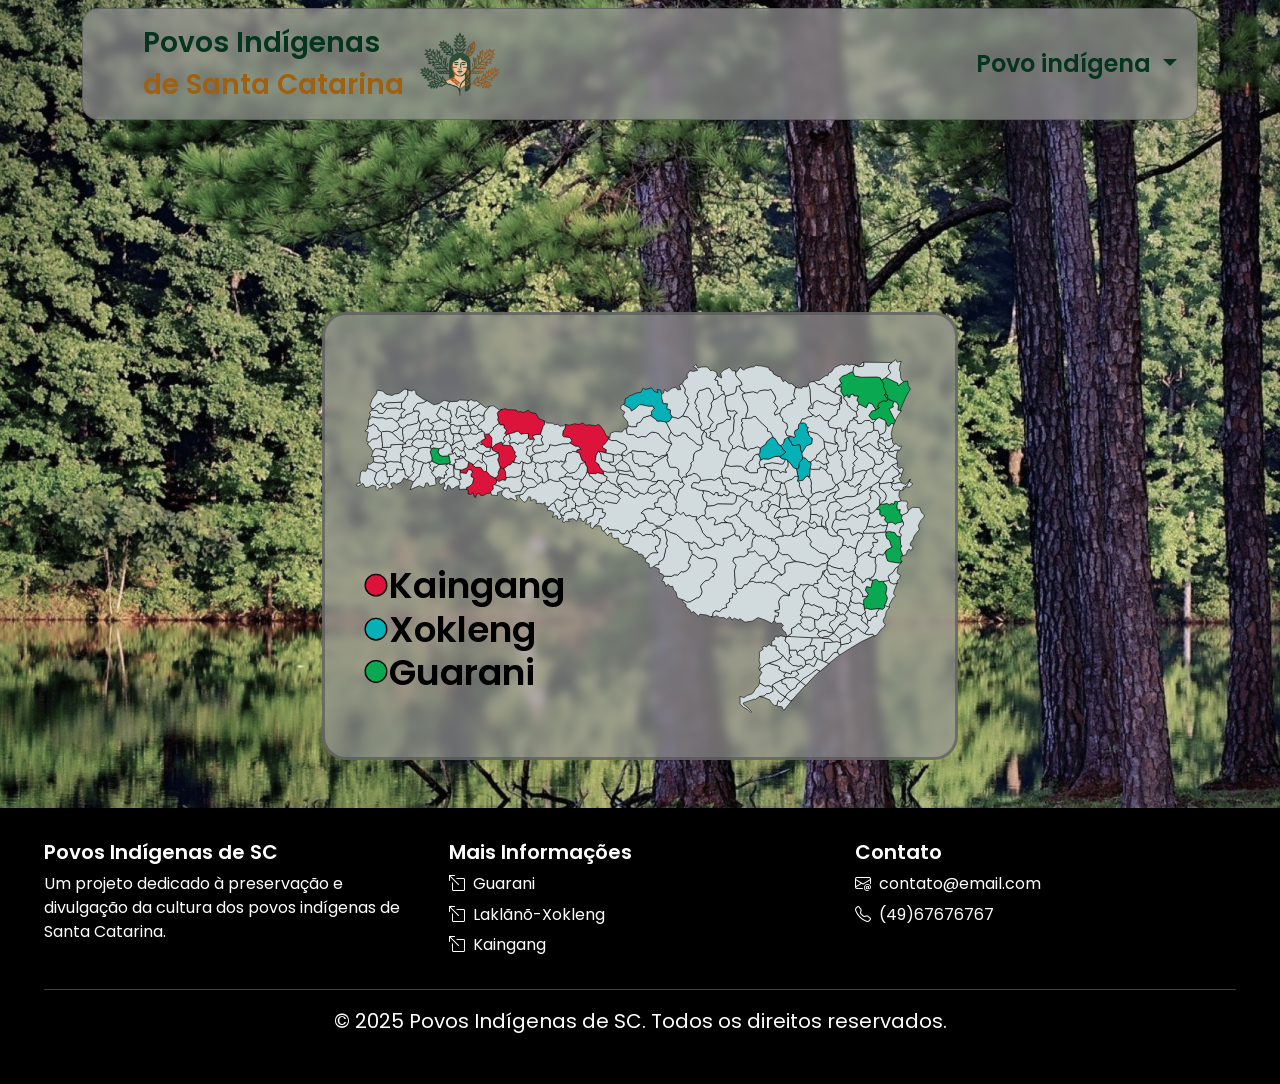
==== index.html @ 83cb4f54 "Add files via upload" ====
<!DOCTYPE html>
<html lang="pt-br">

<head>
    <meta charset="UTF-8">
    <meta name="viewport" content="width=device-width, initial-scale=1.0">
    <link href="https://cdn.jsdelivr.net/npm/bootstrap@5.3.8/dist/css/bootstrap.min.css" rel="stylesheet"
        integrity="sha384-sRIl4kxILFvY47J16cr9ZwB07vP4J8+LH7qKQnuqkuIAvNWLzeN8tE5YBujZqJLB" crossorigin="anonymous" />
    <link rel="stylesheet" href="https://cdn.jsdelivr.net/npm/bootstrap-icons@1.13.1/font/bootstrap-icons.min.css">
    <link rel="stylesheet" href="css/style.css">
    <link rel="icon" href="img/folha.png">
    <title>Povos indigenas de Santa Catarina</title>

</head>



<body>
    <div class="container">
        <header>
            <nav class="navbar navbar-expand-lg bg-body-tertiary">
                <div class="container-fluid">
                    <a class="navbar-brand d-flex justify-content-center align-items-center ms-5 me-5 fs-3"
                        href="index.html">
                        <div class="d-flex flex-column me-3" id="titulo-cor">Povos Indígenas <span>de Santa
                                Catarina</span></div>
                        <div class="img-titulo"><img src="./img/logo insana.png" alt=""></div>
                    </a>
                    <button class="navbar-toggler" type="button" data-bs-toggle="collapse"
                        data-bs-target="#navbarNavDropdown" aria-controls="navbarNavDropdown" aria-expanded="false"
                        aria-label="Toggle navigation">
                        <span class="navbar-toggler-icon"></span>
                    </button>

                    <div class="collapse navbar-collapse" id="navbarNavDropdown">

                        <ul class="navbar-nav w-100">
                            <li class="nav-item dropdown ms-auto" id="uff">
                                <a class="nav-link dropdown-toggle fs-4" href="#" role="button" id="Povo"
                                    data-bs-toggle="dropdown" aria-expanded="false">
                                    Povo indígena
                                </a>
                                <ul class="dropdown-menu">
                                    <li><a class="dropdown-item" id="Guarani" href="guarani.html">Guarani</a></li>
                                    <li><a class="dropdown-item" id="Xokleng" href="xokleng.html">Laklãnõ-Xokleng</a>
                                    </li>
                                    <li><a class="dropdown-item" id="Kaingang" href="kaingang.html">Kaingang</a></li>
                                </ul>
                            </li>
                        </ul>
                    </div>

                </div>
            </nav>
        </header>


        <main>


            <div id="legendinha"></div>
            <div class="areamapa">
                <div class="mapinha">
                    <svg id="wrapper" viewBox="0 100 783.77 550.08" preserveAspectRatio="xMinYMin"
                        style=" background-color: rgba(150, 150, 150, 0.685); backdrop-filter: blur(5px);">
                        <metadata>
                            <rdf:rdf xmlns:rdf="http://www.w3.org/1999/02/22-rdf-syntax-ns#"
                                xmlns:cc="http://creativecommons.org/ns#" xmlns:dc="http://purl.org/dc/elements/1.1/">
                                <cc:work rdf:about="">
                                    <dc:format>image/svg+xml</dc:format>
                                    <dc:type rdf:resource="http://purl.org/dc/dcmitype/StillImage"></dc:type>
                                    <dc:title>MapChart Map</dc:title>
                                    <dc:creator>
                                        <cc:agent>
                                            <dc:title>MapChart.net</dc:title>
                                        </cc:agent>
                                    </dc:creator>
                                    <cc:license rdf:resource="http://creativecommons.org/licenses/by-sa/4.0/">
                                    </cc:license>
                                </cc:work>
                                <cc:license rdf:about="http://creativecommons.org/licenses/by-sa/4.0/">
                                    <cc:permits rdf:resource="http://creativecommons.org/ns#Reproduction"></cc:permits>
                                    <cc:permits rdf:resource="http://creativecommons.org/ns#Distribution"></cc:permits>
                                    <cc:requires rdf:resource="http://creativecommons.org/ns#Notice"></cc:requires>
                                    <cc:requires rdf:resource="http://creativecommons.org/ns#Attribution"></cc:requires>
                                    <cc:requires rdf:resource="http://creativecommons.org/ns#ShareAlike"></cc:requires>
                                </cc:license>
                            </rdf:rdf>
                        </metadata>

                        <rect id="svg-background" x="0" y="0" width="684.77" height="650.08" fill="none"></rect>

                        <g id="map-group"
                            style="transform: translate(-2784.69px, -4099.29px) scale(7.30849); transform-origin: 0px 0px;">
                            <svg xmlns="http://www.w3.org/2000/svg" xml:space="preserve" id="map" width="784.77"
                                height="750.08" stroke-linecap="round" stroke-linejoin="round" version="1.2"
                                viewBox="0 0 784.77 750.08" preserveAspectRatio="xMinYMin"
                                data-originalStrokeWidth=".25" class="speed-optimized">
                                <defs>
                                    <pattern id="circles3" width="10" height="10" patternUnits="userSpaceOnUse">
                                        <rect width="10" height="10" fill="#fff"></rect>
                                        <circle cx="4" cy="4" r="2" fill="#000"></circle>
                                    </pattern>
                                    <pattern id="diagonal1" width="10" height="10" patternUnits="userSpaceOnUse">
                                        <rect width="10" height="10" fill="#fff"></rect>
                                        <path id="pattern0" d="M-1,1 l2,-2 M0,10 l10,-10 M9,11 l2,-2" stroke="#000"
                                            stroke-width="1" style="shape-rendering: auto;"></path>
                                    </pattern>
                                    <pattern id="diagonal3" width="10" height="10" patternUnits="userSpaceOnUse">
                                        <rect width="10" height="10" fill="#fff"></rect>
                                        <path id="pattern1" d="M-1,1 l2,-2 M0,10 l10,-10 M9,11 l2,-2" stroke="#000"
                                            stroke-width="3" style="shape-rendering: auto;"></path>
                                    </pattern>
                                    <pattern id="vertical1" width="10" height="10" patternUnits="userSpaceOnUse">
                                        <rect width="10" height="10" fill="#fff"></rect>
                                        <rect x="2" y="0" width="1" height="10" fill="#000"></rect>
                                    </pattern>
                                    <pattern id="vertical3" width="10" height="10" patternUnits="userSpaceOnUse">
                                        <rect width="10" height="10" fill="#fff"></rect>
                                        <rect x="2" y="0" width="3" height="10" fill="#000"></rect>
                                    </pattern>
                                    <pattern id="horizontal1" width="10" height="10" patternUnits="userSpaceOnUse">
                                        <rect width="10" height="10" fill="#fff"></rect>
                                        <rect x="0" y="2" width="10" height="1" fill="#000"></rect>
                                    </pattern>
                                    <pattern id="horizontal3" width="10" height="10" patternUnits="userSpaceOnUse">
                                        <rect width="10" height="10" fill="#fff"></rect>
                                        <rect x="0" y="2" width="10" height="3" fill="#000"></rect>
                                    </pattern>
                                    <pattern id="crosshatch" width="8" height="8" patternUnits="userSpaceOnUse">
                                        <rect width="8" height="8" fill="#fff"></rect>
                                        <path id="pattern2" d="M0 0L8 8ZM8 0L0 8Z" stroke-width="0.5" stroke="#aaa"
                                            style="shape-rendering: auto;"></path>
                                    </pattern>
                                    <pattern id="subtlepatch" width="5" height="5" patternUnits="userSpaceOnUse">
                                        <rect width="5" height="5" fill="#fff"></rect>
                                        <rect x="2" y="2" width="1" height="1" fill="#000"></rect>
                                    </pattern>
                                    <pattern id="checkers" width="8" height="8" patternUnits="userSpaceOnUse">
                                        <rect width="8" height="8" fill="#fff"></rect>
                                        <path id="pattern3" fill="#000" fill-rule="evenodd"
                                            d="M0 0h4v4H0V0zm4 4h4v4H4V4z" style="shape-rendering: auto;"></path>
                                    </pattern>
                                    <pattern id="raindrops" width="10" height="10" patternUnits="userSpaceOnUse">
                                        <rect width="10" height="10" fill="#fff"></rect>
                                        <path id="pattern4" fill="#000"
                                            d="M0 38.59l2.83-2.83 1.41 1.41L1.41 40H0v-1.41zM0 1.4l2.83 2.83 1.41-1.41L1.41 0H0v1.41zM38.59 40l-2.83-2.83 1.41-1.41L40 38.59V40h-1.41zM40 1.41l-2.83 2.83-1.41-1.41L38.59 0H40v1.41zM20 18.6l2.83-2.83 1.41 1.41L21.41 20l2.83 2.83-1.41 1.41L20 21.41l-2.83 2.83-1.41-1.41L18.59 20l-2.83-2.83 1.41-1.41L20 18.59z"
                                            style="shape-rendering: auto;"></path>
                                    </pattern>
                                    <pattern id="texture" width="4" height="4" patternUnits="userSpaceOnUse">
                                        <rect width="4" height="4" fill="#fff"></rect>
                                        <path id="pattern5" fill="#000" d="M1 3h1v1H1V3zm2-2h1v1H3V1z"
                                            style="shape-rendering: auto;">
                                        </path>
                                    </pattern>
                                    <pattern id="circles3_a03500_000000" width="10" height="10"
                                        patternUnits="userSpaceOnUse">
                                        <rect width="10" height="10" fill="#a03500"></rect>
                                        <circle cx="4" cy="4" r="2" fill="#000000"></circle>
                                    </pattern>
                                    <pattern id="diagonal1_d9b400_535353" width="10" height="10"
                                        patternUnits="userSpaceOnUse">
                                        <rect width="10" height="10" fill="#d9b400"></rect>
                                        <path id="pattern0" d="M-1,1 l2,-2 M0,10 l10,-10 M9,11 l2,-2" stroke="#535353"
                                            stroke-width="1" style="shape-rendering: auto;"></path>
                                    </pattern>
                                    <pattern id="diagonal3_3264c8_ffffff" width="10" height="10"
                                        patternUnits="userSpaceOnUse">
                                        <rect width="10" height="10" fill="#3264c8"></rect>
                                        <path id="pattern1" d="M-1,1 l2,-2 M0,10 l10,-10 M9,11 l2,-2" stroke="#ffffff"
                                            stroke-width="3" style="shape-rendering: auto;"></path>
                                    </pattern>
                                    <pattern id="horizontal1_72b38e_000000" width="10" height="10"
                                        patternUnits="userSpaceOnUse">
                                        <rect width="10" height="10" fill="#72b38e"></rect>
                                        <rect x="0" y="2" width="10" height="1" fill="#000000"></rect>
                                    </pattern>
                                    <pattern id="horizontal3_986ba1_ffffff" width="10" height="10"
                                        patternUnits="userSpaceOnUse">
                                        <rect width="10" height="10" fill="#986ba1"></rect>
                                        <rect x="0" y="2" width="10" height="3" fill="#ffffff"></rect>
                                    </pattern>
                                    <pattern id="vertical1_b9a087_ffffff" width="10" height="10"
                                        patternUnits="userSpaceOnUse">
                                        <rect width="10" height="10" fill="#b9a087"></rect>
                                        <rect x="2" y="0" width="1" height="10" fill="#ffffff"></rect>
                                    </pattern>
                                    <pattern id="vertical3_4c91bf_ffff33" width="10" height="10"
                                        patternUnits="userSpaceOnUse">
                                        <rect width="10" height="10" fill="#4c91bf"></rect>
                                        <rect x="2" y="0" width="3" height="10" fill="#ffff33"></rect>
                                    </pattern>
                                    <pattern id="checkers_cc3333_f7f7f7" width="8" height="8"
                                        patternUnits="userSpaceOnUse">
                                        <rect width="8" height="8" fill="#cc3333"></rect>
                                        <path id="pattern3" fill="#f7f7f7" fill-rule="evenodd"
                                            d="M0 0h4v4H0V0zm4 4h4v4H4V4z" style="shape-rendering: auto;"></path>
                                    </pattern>
                                    <pattern id="texture_d1dbdd_525252" width="4" height="4"
                                        patternUnits="userSpaceOnUse">
                                        <rect width="4" height="4" fill="#d1dbdd"></rect>
                                        <path id="pattern5" fill="#525252" d="M1 3h1v1H1V3zm2-2h1v1H3V1z"
                                            style="shape-rendering: auto;"></path>
                                    </pattern>
                                </defs>



                                <g class="kaingang">
                                    <path id="Abelardo_Luz_SC"
                                        d="m416.06 591.18.83.15.53.9.93.37.04.61-.27.32-.45 1.4-.73.03-.63.18.38.61h-.86l-.24-.2-.02-.77-.57-.03-.63.14-.48-.56-.92.34-.65.12-.4.24-.32-.33.32-.5-.4-.38-.05-.5-.69-.05-.13-.25-.27-.64.12-.34-.16-.68.13-.32.57-.35.7-.17.41.18 1.33.04.5.36.25-.12.57.22.77-.4z"
                                        data-originalStrokeWidth="0.1">
                                    </path>

                                    <path id="Água_Doce_SC"
                                        d="m427.5 593.23.29.1.72.94.34.84.5.22-.07.29-.01.07-.61.86-.38.29-.03.29.66.39-.08.55-1.3-.3-.35.72-.18 1.07.59.38.22.56.57.6.1.76-.14-.2-.95-.23-.3.15-1.15-.04-.33-.2.04-.85-.34-.55.05-.33-.6-.26-.42-1.26-.6-.19.2-.38.6-.12-.4-.46-.52-.04-.92-.54.33-.37-.3-.55-1.07-.13-.2-.22.1-.8.27-.3.15-.76.7.1.83-.25.79.13.6-.27.47.39.63-.06 1.08.14z"
                                        data-originalStrokeWidth="0.1">
                                    </path>

                                    <path id="Arvoredo_SC"
                                        d="m411.46 600.74.27.49.06.99h.16l-.24.5-.5-.09-.62.3-.38-.3-.34-.36.34-.05.33-.55-.06-.31.38-.82z"
                                        data-originalStrokeWidth="0.1">
                                    </path>

                                    <path id="Chapecó_SC"
                                        d="m406.2 600.14.46.35.85.01.57.74.42-.09.61.72.76.4.34.36.01.5-.33.3-.29.12.06.66-.42.32v.34l-.68.1-.62.34-.48-.06-.18-.36-.38.08-.26.68-.2-.1-.2-.73-.45.3-.42-.1.05-.64-.44-.12.17-.34.42-.15.52-.45.27-1-.44-.22-.05-.35.23-.43-.13-.33-.54-.12-.34.68-1.07-.16-.02-.46.34.01.93-.42.2-.93.68.33z"
                                        data-originalStrokeWidth="0.1">
                                    </path>

                                    <path id="Entre_Rios_SC"
                                        d="m408.92 594.82.5.7v1.73l-.28-.15h-.62l-.66-.51-.4-.37.33-.35.5-.21-.16-.78z"
                                        data-originalStrokeWidth="0.1">
                                    </path>

                                    <path id="Xanxerê_SC"
                                        d="m411.27 596.5-.02.2 1.33.11.28.18.31.7.26.2-.13.38.35.37-.23.2-.25.79-.28.02-.32.44-.36.05-.75.6-.6-.2-.46-1.38.22-.44-.07-.63-1.05-.52-.09-.32.6-.62 1.05-.44z"
                                        data-originalStrokeWidth="0.1">
                                    </path>

                                </g>



                                <g class="xokleng">

                                    <path id="Doutor_Pedrinho_SC"
                                        d="m463.26 594.6.24.67.47.3-.09.91-.93.41-.74 1.2-.26-.57-.04-.69-.25-.17-.7.15-.46-.1-.22-.66-.2-.05-.22-.64.51-.17.53.2.14-.23-.16-.47.13-.44.53-.26.1-.8.27-.24.6-.01.42.22v.36l.38.2-.22.36z"
                                        data-originalStrokeWidth="0.1">
                                    </path>

                                    <path id="Ibirama_SC"
                                        d="m463.68 599.57.1.43-.17.72-.07 1.47-.4-.17-.35.15-.37.52-.98.2.1-.72-.27-1.35.36-.16.07-.87.58-.7v-.38l.6.32.43.49z"
                                        data-originalStrokeWidth="0.1">
                                    </path>

                                    <path id="José_Boiteux_SC"
                                        d="m459.87 595.37.22.64.19.05.22.65.47.1.69-.15.25.17.04.7.26.56.08.61-.01.38-.58.7-.07.87-.35.16-.56-.29-.45-.65-.57-.59-.33-.12-.53-.09-.54-.42.4-.13.73-.62-.52-.5-.27-.58.42-.43.16-.68z"
                                        data-originalStrokeWidth="0.1">
                                    </path>

                                    <path id="Porto_União_SC"
                                        d="m436.7 587.1.36.47.64.25-.15-.56.6.1.17.7v.59l.28 1 .72.03-.11.83.6.23-.02.65.34.54-.5.7-.53.23-.92-.22-.61.03-.27-.34-.92-.66.26-.17-.1-.48.51-.54-.25-.38-.7.02-1.14-.26h-.44l-.74.68-.6.4-.2-.44-1.21-.71.3-.2.02-.44.08-.38.36-.1.43-.45.19.05.78-.4.82-.1.43-.75.36.23.93-.24z"
                                        data-originalStrokeWidth="0.1">
                                    </path>
                                    <path id="Vitor_Meireles_SC"
                                        d="m457.25 595.42.32.11.68 1.1.38.19.27.58.52.5-.72.63-.4.13-.79.04-.98.44-.95-.06-.5.26.02-.41-.34-.62.24-.3.1-.78.93-.68.16-.41.78-.66z"
                                        data-originalStrokeWidth="0.1">
                                    </path>

                                </g>





                                <g class="guarani">
                                    <path id="Araquari_SC"
                                        d="m477.87 589.32-.17.44.05.49-.71.3 1.04 2.07-.25.6-.43-.17-.34.46h-.26l-.32-.67-.18-.35-.98-.47-.44.3-.74.08-.57-.68.52-.8.66-.18.63-.4-.34-.16.27-.6.75-.42.5.1.23-.25-.6-.87.3-.13.34.33-.1.3.38.36z"
                                        data-originalStrokeWidth="0.1">
                                    </path>

                                    <path id="Biguaçu_SC"
                                        d="m478.5 606.37-.12.7.08.68.48-.06-.11.62.4.35-.1.5.26.6-.97.23-.32.23-.53-.35-.58.04-.2.2-.53-.68.15-.36-.33-.31-.31.06-.34-.32.02-.75-.63-.12.6-.67.13-.1 1.14-.22.42.25.3-.23.45.1.16-.47z"
                                        data-originalStrokeWidth="0.1">
                                    </path>

                                    <path id="Imaruí_SC"
                                        d="m476.12 619.9.04.35.35.26.15.55-.18.98.29.73-.28.86-.25.4.02.37-.37.28-.53-.1-1.53.1-.64-.2-.37.16-.12-.7-.01-.89.6-.6.18-.34-.48-.72.22-.6.75.15.26-1.23.65-.15.44.38z"
                                        data-originalStrokeWidth="0.1">
                                    </path>

                                    <path id="Joinville_SC"
                                        d="m470.9 584.28.26.67 1.17.2 2.6-.04.61.15.18.38.42.64-.06.46.39.81.03.45-.3.13.59.87-.23.26-.5-.1-.76.42-.27.6.34.16-.63.4-.65-1.04-.54-.16-.43.84-1.06-.56h-.23v-.38l-.3-.3.27-.74-.76-.03-.1-.3-.5.09-.06.45-.37-.04-.07-.41-.6.38-.55-1.03.11-.66-.59-.01.21-.35.4-.22-.37-.75.54-.55.61-.2.9-.5z"
                                        data-originalStrokeWidth="0.1">
                                    </path>

                                    <path id="Palhoça_SC"
                                        d="m478.93 612.34.07 1.29.19.29-.25.46.45 1.16-.34.13-.04.52.2.41-.4.22-1.53-.23-.5-.16-.23-.56-.14-.8.1-.4 1.02-.64-.16-.16-.3-.96-.42-.28-.22-.65.1-.5.56-.05.9.17.32.54z"
                                        data-originalStrokeWidth="0.1">
                                    </path>

                                    <path id="São_Francisco_do_Sul_SC"
                                        d="m476.46 585.2 2.03.98.1.43.92-.7.66-.1.13.84.36.48-.75 1.3-.93 2.16.1.34-.57-.25.11-.7-.3-.53-.46-.14-.76-.32-.37-.36.1-.3-.34-.33-.03-.45-.39-.8.07-.47-.42-.64z"
                                        data-originalStrokeWidth="0.1">
                                    </path>

                                    <path id="Saudades_SC"
                                        d="m400.44 597.34-.17.57.27.52.51.2 1.06-.1.24 1.18-.55.26-1.44.09-1-.52-.15-.25.01-.4-.3-1.06.22-.47.33-.17z"
                                        data-originalStrokeWidth="0.1">
                                    </path>

                                </g>




                                <g class="municipios">

                                    <path id="Abdon_Batista_SC"
                                        d="m437.25 610.43.45.43-.92.45-.08.25.58.47-.31.26-.37-.37-.9.01-.59.27-.37-.38-.66-.35-.29.2-.48-.1.06-.44.63-.3.4-.87.45-.05.4-.26.55-.12.41.45.6.02z"
                                        data-originalStrokeWidth="0.1">
                                    </path>

                                    <path id="Agrolândia_SC"
                                        d="m458.33 607.25.3.36-.73.5-.44.9.11.19.86-.3-.44.53.53.34-.23.79.11.34-.48-.18-.67-.48-.4-.68-.75-.27.04-.46-.29-.57.57-.4.2-.55.4-.52.61.1z"
                                        data-originalStrokeWidth="0.1">
                                    </path>
                                    <path id="Agronômica_SC"
                                        d="m459.86 605.76-.18.24.4.6.17.89-.6.04-1.01.09-.3-.36.17-1.87-.36-.31.33-.13.38.32.82-.32-.03.8z"
                                        data-originalStrokeWidth="0.1">
                                    </path>

                                    <path id="Águas_de_Chapecó_SC"
                                        d="m402.87 600.15.15 1.62-.03.37-.13-.08-.9.33-.13.35-.5.35-.6.33-.32-.25.05-.34.42-.56.44.1v-.6l.42-.02-.23-.5.55-.57-.5-.45.25-.26.55-.26-.16.24z"
                                        data-originalStrokeWidth="0.1">
                                    </path>
                                    <path id="Águas_Frias_SC"
                                        d="m404.64 597.63.26.43.07.54-.3.21-.59-.33-.16.24-.47-.08-.35-.68-.25.22-.23-.28.47-.69.36-.17.67.67z"
                                        data-originalStrokeWidth="0.1">
                                    </path>
                                    <path id="Águas_Mornas_SC"
                                        d="m473.98 615.02-.58-.1-.55.13-1.24.89-.05-.53-.28-.22.08-.9.42-1.28.26-.04.56-.73-.16-.4.35-.14 1.86-.02-.32.6.39.5.45.1-.18.4h-.74l.14.7-.41.48z"
                                        data-originalStrokeWidth="0.1">
                                    </path>
                                    <path id="Alfredo_Wagner_SC"
                                        d="m466.58 610.96-.02.52.33.52.48.2.81-.01.15-.16.65.3.32.45-.19 1-.12.33-.52.42-.02.49-.85.57-.49.15-.18.32-.2.04-.38-.77-1.13-.31-.93-.73-.5-.28-.26-.48.27-.34-.39-.67-.43-.34-.04-.94.6-.61.76.3.46-.4.87.04.56.46z"
                                        data-originalStrokeWidth="0.1">
                                    </path>
                                    <path id="Alto_Bela_Vista_SC"
                                        d="m419.94 606.55.23.2.2.75.59.64.2.42.21.45-.39.31-.4-.02.04-.48-.32-.1-.57.3.27-.83-.59-.32h-.49l-.07-.34.31-.29.35-.47z"
                                        data-originalStrokeWidth="0.1">
                                    </path>
                                    <path id="Anchieta_SC"
                                        d="m396.96 592.54-.26.48-1.36.33-.25-.07-.83.63-.58-.3-.14-.51-.47-.46.47-.1.13-.54.32.1.53-.05.3-.48.96-.32.4-.31.74-.04.2.43-.23.48z"
                                        data-originalStrokeWidth="0.1">
                                    </path>
                                    <path id="Angelina_SC"
                                        d="m473.32 608.77.38.3-.4 1.4-.1.44-.55.53.14.25-.36.14-.72-.22-.96.48-.28-.46-.15-.67-.8.13-.84-.03-.41.23-.06.45-.33-.19-.62-.83.3-1.09.37-.33.76.21.53-.2.52.15.96-.95.96.54.28-.37.58-.12z"
                                        data-originalStrokeWidth="0.1">
                                    </path>
                                    <path id="Anita_Garibaldi_SC"
                                        d="m433.38 611.13-.06.44.48.1.29-.2.66.35.37.38.59-.27h.9l.36.37.3-.26.27.05.36.55.24.02-.17.9-.31.35-.41.09.03.44.43.63-.96.03-.45.25-.51.62h-.18l-.45-.12.04-.35-.4-.26-.4.1-.23-.51-.45-.04-.5-.42-1.48-.46-.02-.28.9-.22.24-.81.28-.4-.4-.64z"
                                        data-originalStrokeWidth="0.1">
                                    </path>
                                    <path id="Anitápolis_SC"
                                        d="m471.36 614.3-.08.9.28.21.05.52v.76l-.47.53.17.24-.33.66-.9.3-.73-.18-.23-.57-.64.08-1.13-.3-.53-.28-.37.08.15-.7.33-.5.18-.32.5-.15.84-.57.02-.49.52-.42.12-.33.55.05.35.42.28-.35.7.36z"
                                        data-originalStrokeWidth="0.1">
                                    </path>
                                    <path id="Antônio_Carlos_SC"
                                        d="m476.8 610.12-.08.29-.76.07-.43-.22-1.03.54-.25-.16-.73-.02-.21-.15.4-1.4-.38-.3.63-.5h.28l.58-.64.63.12-.02.75.34.32.3-.06.33.3-.14.37z"
                                        data-originalStrokeWidth="0.1">
                                    </path>
                                    <path id="Apiúna_SC"
                                        d="m466.29 601 .36.61.58.11.3 1.17.48.61-.5.62-.78.31-.3-.03-.6.43-.54-.19-.72.18-.57.31-.26-.43.09-.56-.11-.52.11-.3-.2-.85-.5-.46.4.17.07-1.47.35.13 1.27-.02.1-.42z"
                                        data-originalStrokeWidth="0.1">
                                    </path>
                                    <path id="Arabutã_SC"
                                        d="m417.24 603.38-.43.5-.78.07-.56.2-.42-.36-.3.04-.01-.48-.33-.4.1-.61.34-.51.47.46 1.1.2z"
                                        data-originalStrokeWidth="0.1">
                                    </path>

                                    <path id="Araranguá_SC"
                                        d="m465.25 635.2-.58-.25-1.28.97-.97.58-.51.52-1.02-.72.76-.6-.45-.57 1.27-.61.36-.45.69-.14.26.3.48.14.6-1.34.83.38.39.17.7.32z"
                                        data-originalStrokeWidth="0.1">
                                    </path>
                                    <path id="Armazém_SC"
                                        d="m473.29 622.46-.6.6v.88l-.69-.32-.75.06-.67-.24-.08-.3-.05-.5.22-.24.04-.56-.17-.18.15-.28.67-.41.63.32.58.93-.06.27z"
                                        data-originalStrokeWidth="0.1">
                                    </path>
                                    <path id="Arroio_Trinta_SC"
                                        d="m431.56 598.47.2.64-.22.16-1.22 1.02-.75-.2-.2-.48.74-.06-.08-1.25.55.13.22-.19z"
                                        data-originalStrokeWidth="0.1">
                                    </path>

                                    <path id="Ascurra_SC"
                                        d="m466.31 599.9.27.67-.3.43-.97-.6-.09.42-1.27.02-.35-.13.17-.72-.1-.43.63-.44.42.33.27-.06.93.63z"
                                        data-originalStrokeWidth="0.1">
                                    </path>
                                    <path id="Atalanta_SC"
                                        d="m459.64 607.52.33 1.21-1.28.31-.26-.15-.86.3-.1-.19.43-.89.73-.5z"
                                        data-originalStrokeWidth="0.1">
                                    </path>
                                    <path id="Aurora_SC"
                                        d="m462.57 605.42.63.51.2.08-.39.66-1.1 1-.8-.15-.4.12-.46-.15-.17-.9-.4-.59.18-.24.73-.27.35.16.74-.44.23.28z"
                                        data-originalStrokeWidth="0.1">
                                    </path>
                                    <path id="Balneário_Arroio_do_Silva_SC"
                                        d="m462.77 637.66-.87-.65.51-.52.97-.58 1.28-.97.58.25-.98.91z"
                                        data-originalStrokeWidth="0.1">
                                    </path>
                                    <path id="Balneário_Camboriú_SC"
                                        d="m478.48 599.91-.1.42.35.37.45-.14.32.21-.33.92-.4-.22-.26-.53-.37-.18-.63-.63.8-.33z"
                                        data-originalStrokeWidth="0.1">
                                    </path>
                                    <path id="Balneário_Barra_do_Sul_SC"
                                        d="m479.07 590.93-.72 1.08-.28.6-1.04-2.06.71-.3-.05-.5.17-.43.45.14.31.53-.1.7z"
                                        data-originalStrokeWidth="0.1">
                                    </path>
                                    <path id="Balneário_Gaivota_SC"
                                        d="m462.77 637.66-1.43 1.54-.85.98-.27.08-.9-.65.3-.53.67-.58.82-.5.25-.56.54-.43z"
                                        data-originalStrokeWidth="0.1">
                                    </path>
                                    <path id="Bandeirante_SC"
                                        d="m390.65 595.1.15 1.42.01.6-.34.29-.98-.02-.28.47-.7-1.08-.34-.27.4-.3.52-.55.75-.04.52-.5z"
                                        data-originalStrokeWidth="0.1">
                                    </path>
                                    <path id="Barra_Bonita_SC"
                                        d="m394.26 593.91-.04.74.2 1-.2.44-.53-.29-1.26-1.2.32-.28.52-.17.41-.54z"
                                        data-originalStrokeWidth="0.1">
                                    </path>
                                    <path id="Barra_Velha_SC"
                                        d="m477.82 593.22-.27.8-.14.79.11.84-1.31.39-.3-.58-.48.08-.02-.56.85-.39.19-.5.03-1.25.32.68.26-.01.34-.46z"
                                        data-originalStrokeWidth="0.1">
                                    </path>
                                    <path id="Bela_Vista_do_Toldo_SC"
                                        d="m447.15 589.03-.4.6.1.58-.66 1.6.94 1.05-.38.35-.24.6-.9.34-.09.16-.47-.14-.18-.46.28-.52-.32-.54-.27-1.15.22-.11-.68-1.04.18-.34-.35-.44.25-.68.26-.26-.1-.6.4-.6.6-.11.7-.33.48.14.32.76.24.17z"
                                        data-originalStrokeWidth="0.1">
                                    </path>
                                    <path id="Belmonte_SC"
                                        d="m390.48 597.4 1.06.3-.23 1.03-.3.04-.89-.19-.87.14-.34-.07.3-.8.29-.47z"
                                        data-originalStrokeWidth="0.1">
                                    </path>
                                    <path id="Benedito_Novo_SC"
                                        d="m465.98 596.13.09 1.1-.74.6-.23.4-.34.1-.12.5-.34.3-.63.44-.37-.05-.42-.5-.6-.31-.08-.62.74-1.2.94-.4.1-.91-.48-.3-.24-.67.11-.22 1.46.4 1.04.98z"
                                        data-originalStrokeWidth="0.1">
                                    </path>

                                    <path id="Blumenau_SC"
                                        d="m471.26 596.6.1.1-.36.18.03.64.18.25-.1.68.57.52-.8.84.3.4-.28.3-.02 1.2v.51l-.38.54-.29-.1-.76.3-.29-.23.42-.9-.1-.96-.46-.42v-.99l-.24-.3.29-.57-.6-.54-.08-.33 1.25-.07.14-.84-.09-.59.26-.13-.4-.88.05-1.04.28-.4.01.7.21.13.92-.16.31.2.12.41-.42.42-.02.6z"
                                        data-originalStrokeWidth="0.1">
                                    </path>
                                    <path id="Bocaina_do_Sul_SC"
                                        d="m457.06 612.6-.03.42.63.06.12.53.34-.03.2.86-.18.38-.55 1.13-1.06.58-.2-.1-.5-.86-.89.03-.74-.9-.28.2-.88.06-.19-.5.54-.16.28-.3v-.58l.17-.71.4-.43-.01-.34.5.3.6-.18.34.38.29-.28.56.47z"
                                        data-originalStrokeWidth="0.1">
                                    </path>
                                    <path id="Bombinhas_SC"
                                        d="m479.36 604.36.05-.44.6-.24.59-1.1-.1.36.57.38-.58.55-.5-.03z"
                                        data-originalStrokeWidth="0.1">
                                    </path>
                                    <path id="Bom_Jardim_da_Serra_SC"
                                        d="m463.5 620.52-.97 1.08-.2.85.32.71v.57l-.62 1.15.25.28-.4.5.55.35-.48.56.22.32-.34.3h-.41l-.3.4-.7.37.05.76-.68.55-.31.14.2-.13-.3-.7-.32-.22-.36-.6.35-.29-.38-.45-.76.05-.44-.49.18-.84.44.15.17-.64-.66-.16-.01-.24.67-.08.12-.28-.16-1.17.35-.66.58-.44.88.15.06-.74.6-.52.64.02.39-.23.24-.55.33.16.88-.09z"
                                        data-originalStrokeWidth="0.1">
                                    </path>
                                    <path id="Bom_Jesus_SC"
                                        d="m412.48 596.37.1.45-1.32-.11.02-.2.38-.42-.3-.36.15-.45.4-.25.41-.24.3.94-.3.45z"
                                        data-originalStrokeWidth="0.1">
                                    </path>
                                    <path id="Bom_Jesus_do_Oeste_SC"
                                        d="m400.06 594.32-.2.47.29.82-.2.36-.7.07-.32-.35.29-.73-.3-.25-.14-.46.4-.17z"
                                        data-originalStrokeWidth="0.1">
                                    </path>
                                    <path id="Bom_Retiro_SC"
                                        d="m462.94 611.24.04.94.43.34.4.67-.27.34.25.48.5.28.93.73 1.13.3.37.77.21-.04-.33.5-.42.32-.62.08-.4.34-.64.18-.85-.45-.46.08-.56-.33-1.48-.22-.66-.37-.18-.34-.56-.49-.9.04-.73-.57.18-.38-.2-.86-.34.03-.12-.53-.62-.06.03-.42.43.18.26-.3.63-.24.6-.04.3-.2.43.15.47-.07.75-.53-.35.52.09.25.92-.4.48-.39z"
                                        data-originalStrokeWidth="0.1">
                                    </path>
                                    <path id="Botuverá_SC"
                                        d="m469.17 602.74.29.23.62.1.06.38.35.25.42-.07.29.28.4-.39.5-.18.2.27-.52.55v.56l-.22.42-.32.28-.64.11-.85-.04-.91.34-.48-.03-.37.27-.46-.52.45-.85.54-.49-.35-.8z"
                                        data-originalStrokeWidth="0.1">
                                    </path>
                                    <path id="Braço_do_Norte_SC"
                                        d="m470.54 621.65.18.18-.04.56-.22.24.05.5-.22.54.15.31-.33.24-.07.41-.34-.7-.6-.34-.43.05-.3-.25-.1-.27-.47-.3-.77-.15 1.37-.35-.03-.54.2-.34-.18-.42.48-.24.16.32.58.06z"
                                        data-originalStrokeWidth="0.1">
                                    </path>
                                    <path id="Braço_do_Trombudo_SC"
                                        d="m456.25 606.03.65.36-.41.42.12.5-.19.56-.57.38-.6-.22-.27-.3.1-.36.34-.2-.16-.6.17-.23z"
                                        data-originalStrokeWidth="0.1">
                                    </path>
                                    <path id="Brunópolis_SC"
                                        d="m439.71 604.67.76.66v.5l.22.2.28.4-.23.23.11.82-.25.27.3.33-.6.66-.63-.14-.8-.3-.53-.35-.1-.58-1-.04-.18-.75.56-.1.1-.7.72-.38.3.05.38-.46.12-.3z"
                                        data-originalStrokeWidth="0.1">
                                    </path>
                                    <path id="Brusque_SC"
                                        d="m474.27 600.67.05.72.34.42.96.52-.4.66-.85.52-.39.37h-.22l-1.68 1.13-.53.13.22-.42v-.56l.53-.55-.2-.27-.5.18.58-.44.08-.28.53-.48-.02-.47.4-.47-.12-.27.84-.45z"
                                        data-originalStrokeWidth="0.1">
                                    </path>
                                    <path id="Caçador_SC"
                                        d="m432.32 594.04.11.72.25.16h.85l.75.53.65-.22.72.08.44-.47.54-.33.67.05.55.23.3.46 1.05.91.88.36-.35.52-.2.57-.35.4.09.36-.96.21-.46.3-.25-.22-.6.07-.14-.42-.44-.1-.56.06-.2-.43-1.34-.03-1.02-.13-.15.32-.43.1-.53.49-.67-.2.16-.43.7-.47-.04-.37-.31-.5-.66-.22-.81-.47-.71.04-.58-.28v-.07l.2-.08.17-.87.78-.26 1.12.09.44-.5z"
                                        data-originalStrokeWidth="0.1">
                                    </path>
                                    <path id="Caibi_SC"
                                        d="m397.81 599.75-.28.68-.44 1.67-.4.13-.43.63-.3.1-.37-.25-.68-.13.45-.39.77-.77-.25-.2.28-.44-.3-.37.34-.94-.17-.12.12-.09.4-.1.22.3.71.1z"
                                        data-originalStrokeWidth="0.1">
                                    </path>
                                    <path id="Calmon_SC"
                                        d="m439.1 592.86.87 1.67-.42.72.04.47.49.8-.88-.36-1.04-.9-.31-.46-.55-.23-.67-.06-.54.33-.44.47-.72-.07-.66.22-.74-.53h-.85l-.25-.16-.1-.72.28-.61.6.15.82-.01.08-.61.57-.15.52-.78 1.17-.37.92.66.27.34.61-.03z"
                                        data-originalStrokeWidth="0.1">
                                    </path>
                                    <path id="Camboriú_SC"
                                        d="m477.5 600.13.63.63.37.18.27.53-.07.32-1.13.6.32.45-.52.28-1.93.25-.23-.37.41-.66.73-1.3.46-.15z"
                                        data-originalStrokeWidth="0.1">
                                    </path>
                                    <path id="Capão_Alto_SC"
                                        d="m441.93 623.07-.94-.37-.22-.95-.38-.34-.2-.66-.43.05-.32-.4-.4.36-.3-.79-.41-.09.42-.86 1.25.04.47-.28.63.05.55-.59.43.07.57-.27.45-.64.09-.35-.4-.27.52-1.2.21-.24.33.04.75.6.5.07.86-.3 1.5.44.3.89-.15.6-.7.73.43.24-.2.48h-.31l-.52.6-.45.05-.46.36-.45.6.27.93-.16.5-.46.57h-.3l-1.1.65-.52.08z"
                                        data-originalStrokeWidth="0.1">
                                    </path>
                                    <path id="Campo_Alegre_SC"
                                        d="m472.77 582.76-.1.51-.84.13-.47-.29-.38.32-.09.86-.29-.02-.9.5-.6.2-.55.55.37.75-.4.22-.2.35-.44.26v.58h-.44l-1.3-.81v-.4l-.31-.13-.82.13-.7-.52.2-.25.66.02.35-.35.7-.48.38.02.24-.58.34-.02.58-.82 1.18-.53.52.22.23-.3.6.25.3-.16.56.06h.23l.17.19.46-.11.46-.4z"
                                        data-originalStrokeWidth="0.1">
                                    </path>
                                    <path id="Campo_Belo_do_Sul_SC"
                                        d="m442.92 613.25.16 1.27.39.16.06.67-.21.22-.52 1.21.39.27-.1.35-.44.64-.57.27-.43-.07-.55.6-.63-.06-.47.28-1.25-.04-.25-.32-.6-.2-.01-.7-.96-.42.43-.3.46-.03.02-.45.63-.32.26-.5.3-1.48.32-.39-.22-.37.12-.66-.24-.78-.05-.66-.2-.18.37-.15.67.45 1.03.35 1.25 1.09.18.27z"
                                        data-originalStrokeWidth="0.1">
                                    </path>
                                    <path id="Campo_Erê_SC"
                                        d="m400.7 589.49.6-.4 1 .26-.27.3-.26 1.09-1.03-.6-.7 1.38.33.47.49.35-1.85.74-.4-.33-.01-.46-.6.04-.43.32-.31.52-.3-.63-.06-.74.23-.48-.2-.43-.75.04-.14-.36.7-.96 1.07-.14.55-.34 1.19.74.83-.2z"
                                        data-originalStrokeWidth="0.1">
                                    </path>
                                    <path id="Campos_Novos_SC"
                                        d="m439.13 605-.38.46-.3-.05-.72.38-.1.69-.57.1.18.75-.34.33-.86-.15-.72.28-.5.49.48.18.4.89-.45.3-.4.27-.46.05-.39.87-.63.3-.64.42-.3-.32-.38.54-.56-.03-.52-.5-1.64-.13-.13-.4-.73.63-.32-.12-.14-.66-.33-.12-.81.05.73-.56.17-.77.5-.03.35-.3.14-.53-.56-.15.12-.55-1.11-.1-.45.16.37-.38-.57-.85-.48.06-.32-.2.27-.4.39.06.59-.35.45.6.98.48.37-.49.45.24 1.42.21.56-.86-.45-.56.8-.85.46.36.59.05.2.42.92.48.8-.85.83.23.52-.33.82.3.66-.26.73-.5.31.45.28-.05z"
                                        data-originalStrokeWidth="0.1">
                                    </path>
                                    <path id="Canelinha_SC"
                                        d="m475.44 603.37-.08.6.97.8.25.6-.16.67-.7.55-.18.27-.12.1v-.92l.12-.37-.77-1-.5-.16-.54-.08.26-.54.39-.37.84-.52z"
                                        data-originalStrokeWidth="0.1">
                                    </path>
                                    <path id="Canoinhas_SC"
                                        d="m447.75 584.92-.4.68.5.14.08.8.55.06v.8l.46.25.05.36-.5.16-.82.68-.51.18-.08-.98-.24-.17-.31-.76-.48-.14-.7.33-.61.11-.4.6.1.6-.26.26-.25.68.35.44-.18.34.68 1.04-.22.11.27 1.15.32.54-.28.52-.61.01-.27-.44-1.15-1.3-.97-.19 1.06-2.17-.32-.14.2-.7-.6-.92.14-.6-.56-.99.1-.1.27-.5.57-.38-.1-.56.49-.67.59.13.73-.19-.21-.32-.5-.25.41-.45.35.64.66-.2h.93l.55.64.38-.08.65.37z"
                                        data-originalStrokeWidth="0.1">
                                    </path>
                                    <path id="Capinzal_SC"
                                        d="m426.75 607.66-.1 1.05-1.28.54-.27.5-.53-.2.08-.3-.5-.15.28-.85-.36-.1-.48-.6.06-.63.66.22.4-.26.76-.05.6-.34.48-.06.57.85z"
                                        data-originalStrokeWidth="0.1">
                                    </path>
                                    <path id="Capivari_de_Baixo_SC"
                                        d="m473.42 626.55-.16.8-1.02-.88.24-.32-.2-.4.74-.68-.06.5z"
                                        data-originalStrokeWidth="0.1">
                                    </path>
                                    <path id="Catanduvas_SC"
                                        d="m425.6 601.35-.13.39-.6.87-.28.08-.43-.22-.41.13-.58-.14-.02-.3-1.3-.02v-.34l.51-.46.27.19.95-.2.57-.62.36-.83.84-.26-.05.33.34.55z"
                                        data-originalStrokeWidth="0.1">
                                    </path>
                                    <path id="Caxambu_do_Sul_SC"
                                        d="m402.99 602.14.82.46.24.8-.23.22-.6.22-.25.25-.54.13-.12-.46-.36-.26-.26.96-.5-.19-.03-.35.3-.29-.13-.54.5-.35.13-.35.9-.33z"
                                        data-originalStrokeWidth="0.1">
                                    </path>
                                    <path id="Celso_Ramos_SC"
                                        d="m432.74 611.55.4.64-.28.4-.24.81-.9.22-.63-.29-.11-.78-.8.06-.31-.33-.06-.6-.42.1-.25.41-.67-.84.72-.63.14.4 1.64.13.52.5.56.03.38-.55z"
                                        data-originalStrokeWidth="0.1">
                                    </path>
                                    <path id="Cerro_Negro_SC"
                                        d="m437.7 610.87.59-.11.46.5.2.18.05.66.24.78-.12.66.22.37-.31.4-.3 1.47-.26.5-.63.32-.02.45-.46.03-.43.3-.41.26-.31-.1-.01-.62-.64-.33-.01-.3.06-.32h.18l.5-.63.46-.25.96-.03-.43-.63-.03-.44.4-.09.32-.35.17-.9-.24-.02-.36-.55-.26-.05-.58-.47.08-.25z"
                                        data-originalStrokeWidth="0.1">
                                    </path>
                                    <path id="Chapadão_do_Lageado_SC"
                                        d="m463.55 610.63-.6.6-.87.3-.48.4-.93.4-.09-.26.35-.52.13-.62.38-.2.07-.24.73-.83.95.4z"
                                        data-originalStrokeWidth="0.1">
                                    </path>

                                    <path id="Cocal_do_Sul_SC"
                                        d="m467.43 628.7.14.03-.82.55-.7.06-.5.2-.18-.04-.57-.59.28-.37.62-.3.64.04.18.19z"
                                        data-originalStrokeWidth="0.1">
                                    </path>
                                    <path id="Concórdia_SC"
                                        d="m421.08 602.76.86.68.2.5-.22.61-.28.23.93.41-.14.57-.43.1-.64.4-.79-.33-.64.62-.42.22-.35.47-.7-.22.05-.54-.5.26-.41-.14-.63.08.02-.52-.36-.2-.62.21.04-.57-.37-.1-.4.82-.39.14-.77-.84.12-.46.46-.1.76-.92.56-.2.78-.07.43-.49.6-.43.21.15.31.03.62-.42.4-.17.64.27.57.1z"
                                        data-originalStrokeWidth="0.1">
                                    </path>
                                    <path id="Cordilheira_Alta_SC"
                                        d="m408 599.46.54.7-.03 1-.42.09-.57-.74-.86-.01-.46-.35.9-.9.6.5z"
                                        data-originalStrokeWidth="0.1">
                                    </path>
                                    <path id="Coronel_Freitas_SC"
                                        d="m406.2 597.14 1.07.9.63.19-.12 1.02.22.2-.3.3-.6-.5-.9.9-.04-.22-.69-.33-.45-.25-.42-.5-.89.3.21-.43.16-.24.6.33.3-.22-.08-.54-.26-.43.02-.63.21-.1.5.52.8.05z"
                                        data-originalStrokeWidth="0.1">
                                    </path>
                                    <path id="Coronel_Martins_SC"
                                        d="m408.07 591.6.05.9-.74.52-.39.56-.63-.33.02-.3-.43-.43-.26-.64.96-.1.51-.3.56.28z"
                                        data-originalStrokeWidth="0.1">
                                    </path>
                                    <path id="Corupá_SC"
                                        d="m466.75 592.62-.71-.15-.8-.9-.71.38-.43-.37-.35-.2-.54-.67.15-.35.66.13.04-.64.17-.39.54-.35 1.44.61.56-.23.26.23.79.24.98-.56-.2-.35.32-.66.03 1.28-.37.17.05.79-.32.06-.17.84-.72.35z"
                                        data-originalStrokeWidth="0.1">
                                    </path>
                                    <path id="Correia_Pinto_SC"
                                        d="m445.62 608.73.48.62.39-.23.63-.1.45.47-.33.8.38-.02.85-.35.99-.01.8.12.33.85.26.24-.06.69-1.4.76-.65.04.25.54-.22.7-1.44-.33-.4-.4-.24-.54-.7-.18-.7-.82-.4-1.02-.73-1.02.98-.84z"
                                        data-originalStrokeWidth="0.1">
                                    </path>
                                    <path id="Criciúma_SC"
                                        d="m465.56 629.54.95.14.2-.1.89.64-.56.1-1.02-.02-.05 1.33-.39.01.1 1.77-.82-.38-.48-.34-.15-1 .48-.36-.3-.44h-.94l.38-.89.06-.5h1.46z"
                                        data-originalStrokeWidth="0.1">
                                    </path>
                                    <path id="Cunha_Porã_SC"
                                        d="m399.06 597.24.09.12-.22.47.3 1.06-.02.4-.15.33h-.4l-.42.23-.43-.1-.33-.2-.7-.09-.23-.3-.4.1-.17-.46.5-.74.43-.26.02-.49.79-.2h.7z"
                                        data-originalStrokeWidth="0.1">
                                    </path>
                                    <path id="Cunhataí_SC"
                                        d="m400.37 600.05-.41.41h-.36l-.1.64-.23.07-.46-.65.16-.34-.3-.56h.4l.15-.33.14.25z"
                                        data-originalStrokeWidth="0.1">
                                    </path>
                                    <path id="Curitibanos_SC"
                                        d="m444.92 602.75-.26.46-.91-.11-.31.42v.48l.5.03.58.32.83.13.11.49-.22.23.28.9.52.34-.02.67-.3.63.06.67-.17.32-.48-.03-.98.84.1-.61-.74-.03-.5-.25-.55.19-.46-.68-.43.44-.68-.51-.29-.33.25-.27-.1-.82.22-.23-.28-.41.61-1.82.5-.24.37-.57-.3-.36-.16-.63.3-.3.58.05.3-.28.54-.11.23-.25.58.1.61.6z"
                                        data-originalStrokeWidth="0.1">
                                    </path>
                                    <path id="Descanso_SC"
                                        d="m394.2 597.2.19.46-.55.54.14.45-.06 1.12-.44-.16h-.8l-.57-.12-.4.18-.45-.35-.25-.54.3-.04.23-1.04-1.06-.3.34-.28 1.38-.04.05-.42 2.07-.1z"
                                        data-originalStrokeWidth="0.1">
                                    </path>
                                    <path id="Dionísio_Cerqueira_SC"
                                        d="M395.13 587.35v.85l-.4.37-.12.42-.4.43-2.92.15-.41.67-.37-.65-.65.38-.45.5-.4.04-.32-.58.38-1.06.73-.95.1-.55.96.15.48.5 1.09.27.4-.23.8-.15.92-.7z"
                                        data-originalStrokeWidth="0.1">
                                    </path>
                                    <path id="Dona_Emma_SC"
                                        d="m459.7 599.28.17.51-.05.54-.45.57.2.48-.72-.14-.3.24-.32-.4-.76-.11-.5.07-.56-.05-.36-.42-.28-.02.02-.58 1.37-.26 1.31.22h.51l.38-.76z"
                                        data-originalStrokeWidth="0.1">
                                    </path>


                                    <path id="Ermo_SC" d="m461.2 635.13.45.57-.76.6-1.34.04-.47-.3.34-.65.93.3.1-.44z"
                                        data-originalStrokeWidth="0.1">
                                    </path>
                                    <path id="Erval_Velho_SC"
                                        d="m430.79 605.24.45.56-.56.86-1.42-.21-.45-.25-.37.5-.98-.49-.45-.6.18-.66 1.1-.43.58.37.35-.19z"
                                        data-originalStrokeWidth="0.1">
                                    </path>
                                    <path id="Faxinal_dos_Guedes_SC"
                                        d="m416.7 595.75-.56 1-.77.25.15.52-.26.74.73.5.15.56v.4l-.69.18-.72-.22-.36-.15-.19.36-1.29-.25.28-.02.25-.78.23-.2-.35-.37.13-.38-.26-.2-.3-.7-.29-.18-.1-.45.78-.1.62.36.14-.3.73.04.84-.82.24.2z"
                                        data-originalStrokeWidth="0.1">
                                    </path>
                                    <path id="Flor_do_Sertão_SC"
                                        d="m395.79 595.68.33.25-.32.54.17.33-.36.14-1.41.26.12-.64.42-.08-.01-.3.49-.45z"
                                        data-originalStrokeWidth="0.1">
                                    </path>
                                    <path id="Florianópolis_SC"
                                        d="m479.38 615.53-.45-1.16.25-.46-.19-.29-.07-1.29.15-.36-.34-.42.3-.84.48-.4-.11-.54-.26-.6.1-.51.93-.48.1-.34.77-.53 1.17.04.38.89.44.34-.05.38-.58.63-.41.85.2.6-.87 1.1-.24.68-.43.6-.04.36.52.3-.35.6-.35-.24-.3.25-.15.57z"
                                        data-originalStrokeWidth="0.1">
                                    </path>
                                    <path id="Formosa_do_Sul_SC"
                                        d="m405.63 593.46.3.7-.22.42-.25.35-.32-.1-.46.24-.78-.28.04-.01-.18-.26.3-.6-.03-.5 1.4-.1z"
                                        data-originalStrokeWidth="0.1">
                                    </path>
                                    <path id="Forquilhinha_SC"
                                        d="m464.38 632.7-.62.56-.26-.05-.74.26-.29-.45-.7-.52-.4-.02v-.46l.46-.4.75-.04.25-.53.64-.15h.94l.3.44-.48.36z"
                                        data-originalStrokeWidth="0.1">
                                    </path>
                                    <path id="Fraiburgo_SC"
                                        d="m441.71 602.4.15.63h-.43l-.2-.27-.88-.05-.77.7-.17.47-.06-.33-.63-.34-.07-.35-.87-.13-.38.23h-.63l-.38-.21.62-.65.1-.57-.14-.24-.54-.05-.13-.51-.56-.35 1.04-.12-.07-.31 2.55-1.57.14.52-.16.29.47 1.27 1.08.04.47.43-.03.9z"
                                        data-originalStrokeWidth="0.1">
                                    </path>
                                    <path id="Frei_Rogério_SC"
                                        d="m441.87 603.03.3.36-.37.57-.5.24-.6 1.82-.22-.18v-.5l-.77-.66.05-.38-.35-.42.17-.46.77-.71.87.05.21.27z"
                                        data-originalStrokeWidth="0.1">
                                    </path>
                                    <path id="Galvão_SC"
                                        d="m409.02 590.14-.8.94-.15.51-.35.17-.56-.28-.5.3-.97.1.08-.77.2-.4 1.5-1.04.86.63z"
                                        data-originalStrokeWidth="0.1">
                                    </path>
                                    <path id="Garopaba_SC"
                                        d="m478.37 620.3-.58.08-.61-.27-.1-.35-.22-.65.18-.28.66-.46.4-.67.5-.37-.2.97.08.27.47.25-.14.58-.4.42z"
                                        data-originalStrokeWidth="0.1">
                                    </path>
                                    <path id="Garuva_SC"
                                        d="m476.46 585.2-.74.45-.18-.38-.6-.15-2.6.04-1.19-.2-.26-.67.1-.85.37-.32.47.29.84-.13.1-.51-.18-.16 4.93.05-.53.42-.08.64.42.68z"
                                        data-originalStrokeWidth="0.1">
                                    </path>
                                    <path id="Gaspar_SC"
                                        d="m471.37 596.7.43.1.33.44.09.36.81.24.73.85.35.1.37.43.2.76-.4.7-.38-.01-.84.45-.47-.1-1.33.45-.37.24.02-1.2.27-.3-.3-.4.8-.83-.57-.52.1-.68-.17-.25-.03-.64z"
                                        data-originalStrokeWidth="0.1">
                                    </path>
                                    <path id="Governador_Celso_Ramos_SC"
                                        d="m480.27 607.84-.1.34-.94.48-.4-.35.1-.62-.48.06-.08-.68.12-.7.57-.16.97.06.21.47-.16.2z"
                                        data-originalStrokeWidth="0.1">
                                    </path>
                                    <path id="Grão_Pará_SC"
                                        d="m466.2 618-.35.6.3.5.33.2.17.84.51.15.36.52.55.38.31-.16.18.42-.2.34.03.54-1.37.35-.29.1-.57-.25-.4-.01-.86-.8-.04-.62-.56-.13-.19-.32.15-.34.7-.06-.2-.5.56-.28.31-.66.1-.58z"
                                        data-originalStrokeWidth="0.1">
                                    </path>
                                    <path id="Gravatal_SC"
                                        d="m472.7 623.93.12.71.2.43-.74.68-.56-.09-.25-.27-.84-.12-.53-.57-.06-.07.07-.4.33-.25-.16-.3.22-.55.08.3.67.24.75-.06z"
                                        data-originalStrokeWidth="0.1">
                                    </path>
                                    <path id="Guabiruba_SC"
                                        d="m473.06 601.12.1.27-.39.47.03.47-.53.48-.08.28-.6.44-.4.39-.28-.28-.42.07-.35-.25-.06-.38-.62-.11.76-.3.29.1.38-.54v-.52l.37-.24 1.33-.45z"
                                        data-originalStrokeWidth="0.1">
                                    </path>
                                    <path id="Guaraciaba_SC"
                                        d="m393.07 592.63.47.46.14.51-.4.55-.52.17-.32.28-.73-.23-.86.06-.24.14-.59-.52v-.29l-.77-.59-.53.33-.45.05.16-.34.02-.77.54-.58.94.21.99-.02.46.23.69-.18.4.05z"
                                        data-originalStrokeWidth="0.1">
                                    </path>
                                    <path id="Guaramirim_SC"
                                        d="m474.75 590.74-.66.19-.52.79.57.69.74-.08-.5.56-.32.02-.37-.38-.73.03-.67.52-.6-.03-.08-.45-.5-.19-.1-.36.6-.16-.22-.87.37-.32-.22-.38.3-.5h.23l1.06.56.43-.84.54.16z"
                                        data-originalStrokeWidth="0.1">
                                    </path>
                                    <path id="Guarujá_do_Sul_SC"
                                        d="m394.07 590.5-.39.13-.49-.2-1.57.06-.75-.25.41-.68 2.94-.15-.17.25z"
                                        data-originalStrokeWidth="0.1">
                                    </path>
                                    <path id="Guatambú_SC"
                                        d="m404.99 604.26-.28-.05-.8.07-.1-.65.23-.22-.24-.8.4-.1-.23-.7.05-.41 1.07.16.34-.68.54.12.13.33-.23.43.05.35.44.2-.27 1.02-.52.45-.42.15z"
                                        data-originalStrokeWidth="0.1">
                                    </path>
                                    <path id="Herval_d_Oeste_SC"
                                        d="m431.58 604.38-.8.85-1.56-.53-.35.2-.58-.37-1.1.43-.2-.13.08-.52.4-.01.2-.58.38-.24v-.3l.67-.2.2-.3.4.09.35.44.74.22.01.2z"
                                        data-originalStrokeWidth="0.1">
                                    </path>
                                    <path id="Ibiam_SC"
                                        d="m434.56 604.85-.8.85-.92-.48-.2-.42-.6-.05-.46-.36-.16-.42-.54-.37-.01-.3.48.18.6-.44.47.04.84.7.05.3.56.43.48.05z"
                                        data-originalStrokeWidth="0.1">
                                    </path>
                                    <path id="Ibicaré_SC"
                                        d="m430.94 600.96-.01.45.33.23-.36.35-.25.87.22.44v.3l.54.37.17.42-1.15-.76-.01-.2-.74-.22-.35-.44-.41-.08.1-.59-.54-.25-.1-.75.72.21 1.34.01.2-.35z"
                                        data-originalStrokeWidth="0.1">
                                    </path>

                                    <path id="Içara_SC"
                                        d="m468.79 630.4.04.26-.04.4-.48.48-.03.48-.66.04-1.06 1.21-.48.31-.4-.17-.1-1.77h.4l.04-1.33h1.02l.55-.09.53-.07z"
                                        data-originalStrokeWidth="0.1">
                                    </path>
                                    <path id="Ilhota_SC"
                                        d="m475.08 597.5.83.17.23.39-.06.57-.4.48.45.49-.69.43-.77-.05-.19-.76-.37-.43-.35-.1-.73-.85-.82-.24-.09-.36 1.57-.81z"
                                        data-originalStrokeWidth="0.1">
                                    </path>

                                    <path id="Imbituba_SC"
                                        d="m478.37 620.3-.51 1.26-.06.49.33.4-.5.38-.57 1.1.03.4-.86-.3.25-.4.28-.86-.29-.73.18-.98-.15-.55-.35-.26-.04-.35.96-.14.1.35.61.27z"
                                        data-originalStrokeWidth="0.1">
                                    </path>
                                    <path id="Imbuia_SC"
                                        d="m466.27 610.74.31.22-.39.07-.56-.46-.87-.03-.08-.4-.4-.38-.41.36-.45-.25.18-.5.08-.87 1.07.06.39.29.3-.12.35.3-.16.27-.13 1.06z"
                                        data-originalStrokeWidth="0.1">
                                    </path>
                                    <path id="Indaial_SC"
                                        d="m468.4 597.73.07.33.6.54-.3.57.24.3.01.99.46.42.1.95-.42.9-1 .67-.16.1-.48-.6-.3-1.17-.58-.11-.36-.61.3-.44-.27-.68.47-.15-.45-.9.17-.9.36.58.54-.2.84-.7z"
                                        data-originalStrokeWidth="0.1">
                                    </path>
                                    <path id="Iomerê_SC"
                                        d="m433.07 601.13-.92.09-1.22-.26-.3.02-.3-.7 1.21-1.02.9.57.38.5z"
                                        data-originalStrokeWidth="0.1">
                                    </path>
                                    <path id="Ipira_SC"
                                        d="m423.18 605.59-.07.46.54.5v.38l-.06.63-.55-.02.09.42-.87.13-.46.26-.14.43-.5-.21-.2-.43.12-.35.65-.59.37-.05-.1-1.29.44-.1z"
                                        data-originalStrokeWidth="0.1">
                                    </path>
                                    <path id="Iporã_do_Oeste_SC"
                                        d="m393.93 599.76.25.06.08.71.3.36-.65.06-.67-.17.03.53-.54.42-.2.34H392l-.4.1-.08-1.11h-.45l-.26-.28.5-.3v-.45l-.42-.24.83-.13.4-.18.56.12h.8z"
                                        data-originalStrokeWidth="0.1">
                                    </path>
                                    <path id="Ipuaçu_SC"
                                        d="m411.92 595.02-.4.25-.15.45.29.36-.38.42-.22-.32-1.05.44-.6.62v-1.73l-.5-.7.78-.77-.06-.27 1.03-.76.13.26.69.05.04.5.4.37-.31.5z"
                                        data-originalStrokeWidth="0.1">
                                    </path>
                                    <path id="Ipumirim_SC"
                                        d="m416.94 599.82-.14.26.19.48-.27.3-.02.48.48.24.08.35.48.12.26.29.05.77-.21-.15-.6.43-.81-.9-1.11-.2-.47-.46.19-.36-.13-.4-.4.2.23-1.59.72.22.69-.19-.01-.4.1.06z"
                                        data-originalStrokeWidth="0.1">
                                    </path>
                                    <path id="Iraceminha_SC"
                                        d="m396.93 597.32-.02.49-.43.26-.5.74.18.46-.12.09-1.36-.84-.36.24-.34-.11-.14-.45.55-.53-.2-.46 1.42-.26.36-.14z"
                                        data-originalStrokeWidth="0.1">
                                    </path>
                                    <path id="Irani_SC"
                                        d="m422.37 601.34-.51.46-.01.34-1.01.26.25.37-.5.14-.57-.1-.65-.26-.4.17-.1-1.18-.28-.7.32-.51-.26-.63.58-.2.39.2.48-.33.83.28.2-.27.5.24.3-.35.12.23-.76.79z"
                                        data-originalStrokeWidth="0.1">
                                    </path>
                                    <path id="Irati_SC"
                                        d="m404.02 593.42.03.5-.3.6.18.26-1.33.06-.37-1.05.27-.58h.43l.42.25z"
                                        data-originalStrokeWidth="0.1">
                                    </path>
                                    <path id="Irineópolis_SC"
                                        d="m441.87 591.78-.72.43-1.02-.29-.34-.54.03-.65-.61-.23.1-.83-.72-.02-.27-1v-.6l.32-.18.15-.59.46.37.83-.63.66-.16.3.44.54-.03-.25-.73.46-.27.56.98-.13.6.59.93-.2.7.32.14z"
                                        data-originalStrokeWidth="0.1">
                                    </path>
                                    <path id="Itá_SC"
                                        d="m415.46 604.14-.76.92-.46.1-.79.15.26.7-.15.24-.92-.53-.45.27-.36-.2-.38-.17-.4-.57.17-.57.54-.5.59.05.2.56.5.2.84-.2.36.08.5-.85.3-.04z"
                                        data-originalStrokeWidth="0.1">
                                    </path>
                                    <path id="Itaiópolis_SC"
                                        d="m458.45 591.27.07.44.4.47.01.47.72.44.11.72-.37.59.24.7.74.1-.5.17-.65.35-.16.68-.42.42-.38-.2-.68-1.08-.32-.11-.47-.91-.48-.15v-.47l-1.32-1.22-.67-.8-.4-.05-.26.29-1.05.09.1-.73.26-.56-.03-.68-.3-.73-.42-.58-.22-.85.48-.21 1.42-.25.7.24.38-.38.82-.16.65.06.44-.17.71 1.09.14.56-.33.59.54.68.13.37-.58.74.1.34z"
                                        data-originalStrokeWidth="0.1">
                                    </path>
                                    <path id="Itajaí_SC"
                                        d="m478.23 599.08.2.3.04.54-.16-.11-.8.33-.7.75-.46.15-.73 1.3-.96-.53-.34-.42-.04-.72.4-.7.77.05.69-.43-.45-.49.4-.48.06-.57.52-.3.33.65z"
                                        data-originalStrokeWidth="0.1">
                                    </path>
                                    <path id="Itapema_SC"
                                        d="m479.17 601.7-.05.35-.4.35.5.79-.32-.15-.96.26-.56-.18.52-.28-.32-.45 1.13-.6.07-.31z"
                                        data-originalStrokeWidth="0.1">
                                    </path>
                                    <path id="Itapiranga_SC"
                                        d="m389.81 601.4-.35 1.14.4.83.44.19.5-.4.36.29.34-.07v.36l-.4-.01-.52.24-.32-.03-.23.46-.35-.06v-.6l-.63-.22-.55.33-.6.1-.43-.72-.78.5-.3-.13.15-.4.51.02-.13-.64.18-1.26.3-.21.57.07.26-.48.5.12z"
                                        data-originalStrokeWidth="0.1">
                                    </path>
                                    <path id="Itapoá_SC"
                                        d="m479.06 582.53-.2.75-.06.82.13.1.08 1.02.17.46.34.23-.93.7-.1-.43-2.03-.98.88-.8-.42-.67.08-.65.53-.42.66-.5.18.39z"
                                        data-originalStrokeWidth="0.1">
                                    </path>
                                    <path id="Ituporanga_SC"
                                        d="m463.8 606.93-.24.3.16.6-.04.66-.08.87-.18.5.45.25.42-.36.4.4.08.38-.46.4-.76-.3-.35-.57-.95-.4-.73.83-.07.23-.18-.9.34-.77-.98-.43-.66.12-.33-1.21.6-.04.46.15.4-.12.8.15 1.11-1 .4-.65-.03.26z"
                                        data-originalStrokeWidth="0.1">
                                    </path>
                                    <path id="Jaborá_SC"
                                        d="m424.58 602.68-.28.64.12.54-.69.41h-.84l-.74-.34-.2-.49-.86-.68-.25-.37 1-.26 1.3.03.03.3.58.13.4-.13z"
                                        data-originalStrokeWidth="0.1">
                                    </path>
                                    <path id="Jacinto_Machado_SC"
                                        d="m459.42 635.38-.34.65.47.3-.78.34-1.4.71-.21.27.04.47-.35-.33-.45-.15-.48.15-.94-.6.02-.6-.17-.24.57-.98-.4-.3.13-.43.33-.07.6-.55.5-.17 1.5.42.38.23-.17.4.68.42z"
                                        data-originalStrokeWidth="0.1">
                                    </path>
                                    <path id="Jaguaruna_SC"
                                        d="m472.88 628.8.64.2.74-.12.16.3-2.07.98-1.86 1.1-1.91 1.21-.3-.45.03-.48.47-.48.04-.4 1.33-.25.41-.28-.17-.25.24-.5-.56-.6 1.3-.76.2-.3.43.45z"
                                        data-originalStrokeWidth="0.1">
                                    </path>
                                    <path id="Jaraguá_do_Sul_SC"
                                        d="m469.35 588.53-.03.2.6.78-.03.37.52.37.2.34.79.44.2.87-.6.16-.18.49-.5.08-.01.39-.3.27-.12.49-.28.4-.61.23-.2-.61-.84.12-1.1-.24-.24-.64.13-.42.67-.73.72-.35.17-.85.32-.06-.05-.8.37-.16-.03-1.28-1.48-.7.44-.01v-.58l.44-.26h.59l-.11.67z"
                                        data-originalStrokeWidth="0.1">
                                    </path>
                                    <path id="Jardinópolis_SC"
                                        d="m404.43 595.91-1.1.36-.68.51.27-.82-.14-.18.17-.78-.35-.17 1.33-.06-.03.02.34.52z"
                                        data-originalStrokeWidth="0.1">
                                    </path>
                                    <path id="Joaçaba_SC"
                                        d="m425.94 601.53.16.48.33.08.28.45.79.48.56.17v.29l-.4.24-.2.58h-.38l-.08.53-.9-.25-.56-.3-.6-.1-.51-.31-.12-.54.28-.64.28-.08.6-.87.13-.4z"
                                        data-originalStrokeWidth="0.1">
                                    </path>

                                    <path id="Jupiá_SC"
                                        d="m406.49 589.26.36-.09.62.5-1.5 1.04-.2.4-.25-.14-.16-.46.07-.55-.27-.3.23-.46.44-.2z"
                                        data-originalStrokeWidth="0.1">
                                    </path>
                                    <path id="Lacerdópolis_SC"
                                        d="m427 604.83.19.13-.18.66-.6.34-.39-.06-.03-.48-.54-.28-.36-.35-.15-.6.6.09.56.3z"
                                        data-originalStrokeWidth="0.1">
                                    </path>
                                    <path id="Lages_SC"
                                        d="M454.23 611.95v.34l-.4.42-.16.7v.59l-.27.3-.54.16.19.5-.02.33-.71.49-.52-.07-1.18.22-.16.55.55.7-.31 1 .14 1.7-.07.63.38.64-.24.13.32.5-.4.38-.46-.2.02.77-.51.11.03.57-.62.4.13.55-.75.22-.46.48-.73-.12-.4.3-.05.56-.32.16-.8-.33-1.09-.13-.22.35-.87-.8-.36.2-.27-.52-.64-.46v-.45l-.53-.43v-.33l.74.41.52-.08 1.11-.65h.3l.45-.57.16-.5-.27-.92.45-.61.46-.36.45-.04.52-.61h.31l.2-.48-.43-.24.7-.72.15-.62-.29-.89-1.5-.44-.87.31-.49-.07-.75-.6-.33-.04-.06-.67-.39-.16-.16-1.27.65.22.14-.3.58.35.35.64.51.39.37-.31.8.08.9-.42.11-.36 1.44.33.22-.71-.25-.54.66-.04 1.4-.76.17.34.6.02.22.88.43-.43.61-.85.2-.06.38-.86.6.5-.18.48z"
                                        data-originalStrokeWidth="0.1">
                                    </path>
                                    <path id="Laguna_SC"
                                        d="m474.42 629.18-.16-.3-.74.12-.64-.2.73-1.09-.35-.36.16-.8.42.03.16-.4.52-.33.45.01-.11-.57.5-.7.53.1.37-.29-.02-.37.86.3-.53.66-.18.85-.33.58-.01.45.34.35-.27.53-.37.24-.8 1.03z"
                                        data-originalStrokeWidth="0.1">
                                    </path>
                                    <path id="Lajeado_Grande_SC"
                                        d="m409.42 597.25.09.32 1.05.52-1 .37-1.08.28-.58-.51.47-.44.73.02.04-.71z"
                                        data-originalStrokeWidth="0.1">
                                    </path>
                                    <path id="Laurentino_SC"
                                        d="m459.69 604.95-.82.32-.4-.32-.33.13-.42-.07.24-.12.5-.8.1-.77.22-.12.44-.03z"
                                        data-originalStrokeWidth="0.1">
                                    </path>
                                    <path id="Lauro_Müller_SC"
                                        d="m465.96 625.68-.47-.08-.09.43-.53.48-.54-.1-.68-.38-1.22-.03-.55-.35.4-.5-.25-.28.62-1.15.71-.05.44.3.41-.09.77.37.54.07.36.43z"
                                        data-originalStrokeWidth="0.1">
                                    </path>
                                    <path id="Lebon_Régis_SC"
                                        d="m439.96 594.52.41.48.47.17.72-.14.25-.4.43.02.36.27.15.4 1 .68.58.57.58.17.32.27-.2.45-.93.4-.27.38-.14.88.08.23-.48.44.08.4-.28.79-.6.69.1.49-.59-.05-.29.3-.48-.58.03-.9-.47-.42-1.08-.04-.47-1.28.16-.3-.14-.51-.09-.36.35-.4.2-.57.35-.52-.49-.81-.04-.47z"
                                        data-originalStrokeWidth="0.1">
                                    </path>
                                    <path id="Leoberto_Leal_SC"
                                        d="m468.57 607.83-.58.25.04 1.12-.1.1-.37.34-.3 1.09.62.83.33.19.13.28-.15.16h-.81l-.48-.2-.33-.51.02-.52-.31-.22-.07-.96.52-.78-.07-.8-.26-.57.57-1.1.96-.23.4.13.71.75z"
                                        data-originalStrokeWidth="0.1">
                                    </path>
                                    <path id="Lindóia_do_Sul_SC"
                                        d="m418.98 602.72-.62.42-.31-.03-.05-.77-.26-.3-.48-.1-.08-.35-.48-.24.02-.48.26-.31-.19-.48.14-.26.27-.16.48.25.96-.21.26.63-.32.5.28.7z"
                                        data-originalStrokeWidth="0.1">
                                    </path>
                                    <path id="Lontras_SC"
                                        d="m464 605.13-.13.32-.66.48-.63-.5-.43-.61-.07-.51-.36-.67.06-.5-.35-.25.98-.2.37-.52.35-.15.5.46.2.85-.12.3.11.52-.09.56z"
                                        data-originalStrokeWidth="0.1">
                                    </path>
                                    <path id="Luiz_Alves_SC"
                                        d="m475.4 594.99.02.56-.3.49.11.87.28.29-.43.3-1.39-1.08-1.57.81-.33-.44-.43-.09-.1-.1.38-.17.03-.3.57-.17.77-.77.3-.58.63-.06.5-.4.7.08z"
                                        data-originalStrokeWidth="0.1">
                                    </path>
                                    <path id="Luzerna_SC"
                                        d="m428.48 601.86.54.25-.1.58-.2.3-.67.2-.56-.17-.79-.47-.28-.45-.33-.08-.15-.48 1.15.04.3-.16.95.24z"
                                        data-originalStrokeWidth="0.1">
                                    </path>
                                    <path id="Macieira_SC"
                                        d="m431.51 598.38.05.08-.76-.22-.22.2-.55-.13-1.2-.24.08-.55-.67-.4.03-.28.38-.3.61-.85.58.28.71-.04.81.47.66.23.31.49.04.37-.7.47z"
                                        data-originalStrokeWidth="0.1">
                                    </path>
                                    <path id="Mafra_SC"
                                        d="M461.24 586.95h-.15l-.28 1.22.29.7-.73.3.3.43-1.1.35-.24.34-.46.16-.41.83-.86.3-.1-.34.59-.74-.13-.37-.54-.68.33-.6-.14-.56-.71-1.08-.44.17-.65-.06-.82.16-.4.38-.68-.24-1.42.25-.64-.48-.33-.75.48-.2-.18-.49-.87-1.03-.08-.75.2.16.68-.92.28.42.33.12.29-.28.88-.25.5-.02.3-.26 1.06.13 1.15.26.1.37.62.37.08.33.78.43.55.11v.28l.37.55.27-.3.7.62.33-.05z"
                                        data-originalStrokeWidth="0.1">
                                    </path>
                                    <path id="Major_Gercino_SC"
                                        d="m472.92 606.6.74.75-.04.82.34.1-.63.5-.8-.2-.58.12-.28.37-.96-.54-.96.95-.53-.16-.53.2-.76-.2.1-.11-.03-1.12.58-.25.47.23.55.02.14-.36.66.03.49-.18.35-.31.47-.1z"
                                        data-originalStrokeWidth="0.1">
                                    </path>
                                    <path id="Major_Vieira_SC"
                                        d="m449.19 588.4-.07 1.13.34 1.26.18.86.44.27-.08.49-.57-.1-.64.55-1.02.34-.18.81-.4.37-.66.1.17.3-.2.5.44.55-1.07-.59.08-.56-.43-.28v-.1l.1-.16.9-.33.24-.6.38-.36-.94-1.04.65-1.6-.1-.59.4-.59.51-.18.82-.68.5-.16z"
                                        data-originalStrokeWidth="0.1">
                                    </path>
                                    <path id="Maracajá_SC"
                                        d="m464.38 632.7.48.34-.6 1.34-.48-.14-.26-.3-.7.13-.06-.6.74-.26.26.05z"
                                        data-originalStrokeWidth="0.1">
                                    </path>
                                    <path id="Maravilha_SC"
                                        d="m398.93 595.68.33.35.22.54-.51.24.09.42-.64-.13-.7.01-.8.2-.96-.5-.16-.33.32-.55.56-.34.88.14.2-.44.5.34z"
                                        data-originalStrokeWidth="0.1">
                                    </path>
                                    <path id="Marema_SC"
                                        d="m407.86 596.59.66.52.62-.01-.04.7-.73-.01-.47.44-.63-.2-1.07-.88.54.06.39-.35-.36-.24.49-.37.28.4z"
                                        data-originalStrokeWidth="0.1">
                                    </path>
                                    <path id="Massaranduba_SC"
                                        d="m474.38 592.88.07 1.27-.5.4-.63.06-.3.58-.77.77-.57.16-.03.31-.38.16-.25-.52.02-.6.42-.42-.12-.42-.31-.19-.92.16-.21-.13-.01-.7.13-.49.29-.27v-.39l.5-.08.2-.49.1.36.5.2.08.44.6.02.67-.52.73-.03.37.38z"
                                        data-originalStrokeWidth="0.1">
                                    </path>
                                    <path id="Matos_Costa_SC"
                                        d="m436.38 591.66-1.17.37-.52.78-.57.15-.08.61-.82.01-.6-.15-.1-.69-.8-.99.34-.65-.7-.49.02-.53.38-.3 1.22.71.2.44.6-.4.74-.67h.45l1.13.26.7-.02.25.38-.5.54.08.48z"
                                        data-originalStrokeWidth="0.1">
                                    </path>
                                    <path id="Meleiro_SC"
                                        d="M461.38 632.01v.46l.4.02.7.52.28.45.06.6-.36.46-.36-.3-.42.18-1.09-.2-.66-.55.1-.75.37-.1-.33-.54-.02-.63 1.15-.03z"
                                        data-originalStrokeWidth="0.1">
                                    </path>
                                    <path id="Mirim_Doce_SC"
                                        d="m448.64 601.96.14.48.42-.16.6.1.41.9 1.05-.01.26-.27 1.6.28.2.45.82-.04.19.25-.17.45-.41.16-.42-.25-.37.56-.5.1-.52.5-.81-.08-.51-.45-.7-.12-.52-.46-.28.06.04-.8-.36-.09-.23-.89-.51-.36z"
                                        data-originalStrokeWidth="0.1">
                                    </path>
                                    <path id="Modelo_SC"
                                        d="m401.65 596.1.28.18-.58.35-.18.52-.73.18-.97-.15-.33.17-.09-.12-.09-.42.51-.24-.22-.54.7-.07.36.16.82-.08z"
                                        data-originalStrokeWidth="0.1">
                                    </path>
                                    <path id="Mondaí_SC"
                                        d="m394.56 600.9.15.92.65.37-.46.4-.45-.3-.45.75-.87.36-.37-.32-.56.21.35.75-.53.15-.51-.46v-.36l.39-.44.1-.87.54.01.19-.34.54-.42-.03-.53.67.17z"
                                        data-originalStrokeWidth="0.1">
                                    </path>
                                    <path id="Monte_Carlo_SC"
                                        d="m439.42 603.88.35.42-.05.38-.47.02-.12.3-.41-.32-.29.05-.3-.45-.73.5-.66.25-.84-.29.2-.68.33-.4.81-.3.54-.63.87.13.07.35.63.34z"
                                        data-originalStrokeWidth="0.1">
                                    </path>
                                    <path id="Monte_Castelo_SC"
                                        d="m450.35 597.33-.62.87-.61-.48-.2.09-.73-.24.08-.84-.3-.76-.57.04-.47-.17-.44-.56.2-.5-.17-.3.67-.1.4-.36.17-.81 1.02-.34.64-.55.57.09.08-.5-.44-.26-.18-.86.7.13.61-.05.47.39-.37.17-.29.7.11.35-.14 1.38.05.38-.3.73-.43.33-.12.63.2.43.46.47z"
                                        data-originalStrokeWidth="0.1">
                                    </path>
                                    <path id="Morro_da_Fumaça_SC"
                                        d="m468.69 629.63.1.76-.66-.24-.53.07-.9-.64-.2.1-.94-.13.49-.2.7-.06.82-.55.03-.01z"
                                        data-originalStrokeWidth="0.1">
                                    </path>
                                    <path id="Morro_Grande_SC"
                                        d="m459.45 629.43-.14.63.68.66.06.9.02.63.33.54-.37.1-.1.75-.46-.43-.53-.7-.62-.42-.17-.37-.38-.14.02-.65-.75-.03.02-.83.5-.25-.1-.25.33-.36.34.21.4-.24z"
                                        data-originalStrokeWidth="0.1">
                                    </path>
                                    <path id="Navegantes_SC"
                                        d="m477.06 597.36-.05.47.75-.02.23-.2.6-.06-.25.6-.11.93-1.22-.67-.34-.65-.52.3-.23-.4-.83-.16.43-.3-.28-.3-.11-.86 1.27.83v.36z"
                                        data-originalStrokeWidth="0.1">
                                    </path>
                                    <path id="Nova_Erechim_SC"
                                        d="m403.93 598.73-.21.42-.58.06.23.42-.38.25.08.3-.2-.03-.67-.2.16-.25-.24-1.18-.05-.24.79-.1.25-.22.35.68z"
                                        data-originalStrokeWidth="0.1">
                                    </path>
                                    <path id="Nova_Itaberaba_SC"
                                        d="m405.48 599.6-.2.93-.93.42-.34-.02-.9-.13-.04-.62-.08-.3.38-.25-.23-.43.58-.06.89-.28.42.5z"
                                        data-originalStrokeWidth="0.1">
                                    </path>
                                    <path id="Nova_Trento_SC"
                                        d="m473.99 603.88-.26.54.55.08-.56.53.24.72-.7.7-.34.15-1.21.56-.47.1-.35.3-.5.18-.66-.03-.14.36-.55-.02-.47-.23.47-.65-.72-.75-.39-.13.05-.22.37-.27.48.03.91-.34.85.04.65-.1.32-.29.53-.13 1.68-1.14z"
                                        data-originalStrokeWidth="0.1">
                                    </path>
                                    <path id="Nova_Veneza_SC"
                                        d="m463.92 629.5-.06.5-.38.9-.64.15-.25.53-.75.03-.46.4-.17-.42-1.15.03-.06-.9-.68-.66.14-.63.02-.02.3-.14z"
                                        data-originalStrokeWidth="0.1">
                                    </path>
                                    <path id="Novo_Horizonte_SC"
                                        d="m405.51 590.98.26.14-.08.77.26.64.43.43-.02.3-.73.2-.2-.15-.22-.35.12-.29-.51-.29.3-.48-.4-.25-.74.13-.42.42-.32-.58.2-.49.04-.6.37-.45 1.29.85z"
                                        data-originalStrokeWidth="0.1">
                                    </path>
                                    <path id="Orleans_SC"
                                        d="m464.12 620.64.19.32.56.13.04.62.85.8.4.01.58.25.29-.1.77.15.48.3.09.27-.32.02.1.81-.2.78.6.17-.38.21.24.4-.42.16-.3-.34-.38.14-.48-.15-.03-.27-.7.16-.13.2-.08-.93-.36-.43-.54-.07-.77-.37-.41.1-.44-.3-.71.04v-.56l-.32-.7.2-.86.97-1.08z"
                                        data-originalStrokeWidth="0.1">
                                    </path>
                                    <path id="Otacílio_Costa_SC"
                                        d="m454.99 607.73.27.3.6.22.29.57-.04.46.75.28.4.68.67.48.48.18.55.67.03.63-.6.04-.63.24-.26.3-.43-.18-.55.03-.56-.47-.3.28-.33-.38-.6.17-.5-.29-.4-.12.17-.48-.6-.5-.27-.2-.67-.09.1-.33-.68-.5-.2-.49-.61-.47-.06-.27.23-.03.42-.75v-.43l.97-.84.26-.44.24.3.63.06-.1.82.64.74z"
                                        data-originalStrokeWidth="0.1">
                                    </path>
                                    <path id="Ouro_SC"
                                        d="m424.43 603.87.5.32.15.6.36.35.54.28.04.48-.26.4.32.2-.61.34-.76.05-.4.26-.66-.22v-.37l-.54-.51.07-.46.07-.42.58-.7-.1-.2z"
                                        data-originalStrokeWidth="0.1">
                                    </path>
                                    <path id="Ouro_Verde_SC"
                                        d="m415.6 595.54-.84.82-.73-.04-.14.3-.62-.37-.8.11-.16-.19.3-.45-.29-.94.65-.12.92-.34.48.56.63-.14.57.03z"
                                        data-originalStrokeWidth="0.1">
                                    </path>
                                    <path id="Paial_SC"
                                        d="m411.76 603.99-.54.49-.84.3.01.54-1-.1-.14-.35v-.34l.42-.32-.06-.66.29-.12.9.3.4.32z"
                                        data-originalStrokeWidth="0.1">
                                    </path>
                                    <path id="Painel_SC"
                                        d="m456.54 616.53.06.2-1.21.44-.47.6-.14.47-.56.17.02.46-.2.43-.53.18-.25.48-.4.52h-.47l-.38.62-.86.04-.38-.64.07-.63-.14-1.7.3-.99-.54-.7.16-.56 1.18-.22.52.07.7-.49.03-.33.88-.06.28-.19.74.9.89-.03.5.86z"
                                        data-originalStrokeWidth="0.1">
                                    </path>

                                    <path id="Palma_Sola_SC"
                                        d="m398.2 589.1.16.04-.55.34-1.07.14-.7.96.14.36-.4.3-.96.32-.3.5-.52.05-.05-.73.72-.64-.6-.23-.02-.84.17-.25.39-.43.12-.42.4-.37v-.85l.68.17.37-.23.27.3.07.46 1.44.98z"
                                        data-originalStrokeWidth="0.1">
                                    </path>
                                    <path id="Palmeira_SC"
                                        d="m453.4 610.85-.39.86-.19.06-.6.85-.44.43-.23-.88-.59-.02-.18-.34.06-.7-.26-.24-.32-.85-.8-.12-.37-.16-.15-.35.55-.62.4.25 1.12-.53.06.27.6.47.2.5.68.5-.1.32.67.1z"
                                        data-originalStrokeWidth="0.1">
                                    </path>
                                    <path id="Palmitos_SC"
                                        d="m399.27 601.17-.09.26.67.8-.02.3.1.86-.15.13-1.05.2-.2-.56h-.33l-.32.85-.8-.37-1.6.68.53-1.22-.06-.15.3-.09.43-.63.4-.13.45-1.67.28-.68.43.1.42-.23.31.56-.16.34z"
                                        data-originalStrokeWidth="0.1">
                                    </path>
                                    <path id="Papanduva_SC"
                                        d="m451.51 586.63.33.75.64.48-.48.21.22.85.42.59.3.73.03.68-.27.56-.09.73-.6-.01-.1.5.21.2-.23.42.24.55-.3.82.36.82-.1.47.22.3.14.83.25.16-.2.12-1.15-.5-.67.45-.34-.01.06-.5-.46-.47-.2-.43.12-.63.42-.33.32-.73-.05-.38.14-1.38-.11-.35.29-.7.37-.17-.47-.4-.61.06-.7-.13-.34-1.26.07-1.13 1.38-.42.34-.25.14-.98z"
                                        data-originalStrokeWidth="0.1">
                                    </path>
                                    <path id="Paraíso_SC"
                                        d="m390.62 594.58.04.53-.3.02-.52.49-.75.05-.52.55-.45-.16.14-1.1.15-.43-.61-.2.47-.39v-.39l.46-.05.53-.33.77.6v.29z"
                                        data-originalStrokeWidth="0.1">
                                    </path>
                                    <path id="Passo_de_Torres_SC"
                                        d="m460.5 640.18-1.15 1.4-.05.15-.31.06-.2-.54-.62-.04-.26-.19.24-.85.42.25.26-.15.49-.66.9.65z"
                                        data-originalStrokeWidth="0.1">
                                    </path>
                                    <path id="Passos_Maia_SC"
                                        d="m421.98 593.23-.15.76-.27.3-.1.8.2.22 1.07.13.3.55-.33.37-.25.13-1.06.04-1.15.31-.98-.17-.03.41-.6.81-.53-.12-.41.23-.85.12-.46-.39-.01-.72.67-.34.47.1.67-.14-.37-.82.22-.59-.35-.3.45-1.39.27-.32-.04-.6.36.34 1.07.05.35.27.49-.09.4.32.56-.06z"
                                        data-originalStrokeWidth="0.1">
                                    </path>
                                    <path id="Paulo_Lopes_SC"
                                        d="m479.2 616.6-.6.72-.5.37-.4.67-.66.46-.19.28.22.65-.96.14-.8.05-.44-.38-.65.15h-.44l.23-.53.3-.06.4-.86.08-1.17-.15-.43.06-.81.54-.58.8.17.47-.77-.1.4.14.8.23.56.5.16 1.53.23z"
                                        data-originalStrokeWidth="0.1">
                                    </path>
                                    <path id="Pedras_Grandes_SC"
                                        d="m469.46 625.62.46.52-.18.55-.38-.02-.65.43-1.12 1.62-.03.01-.14-.03.06-.38-.29-.6-.34-.33.11-.53.79-.48.24-.44.42-.17-.24-.39.38-.2.16.43.47-.19z"
                                        data-originalStrokeWidth="0.1">
                                    </path>
                                    <path id="Penha_SC"
                                        d="m478.6 597.54-.61.06-.23.2-.75.02.05-.47.55-.32.28-.46.37-.07.36.4.58.02-.3.62z"
                                        data-originalStrokeWidth="0.1">
                                    </path>
                                    <path id="Peritiba_SC"
                                        d="m422 605.87.1 1.29-.38.05-.65.58-.12.35-.59-.64-.2-.75-.23-.2.64-.62.8.33z"
                                        data-originalStrokeWidth="0.1">
                                    </path>
                                    <path id="Pescaria_Brava_SC"
                                        d="m475.36 624.59-.5.7.1.58-.44-.02-.52.33-.16.4-.42-.02-.46-.98.06-.5-.2-.43.37-.16.64.2z"
                                        data-originalStrokeWidth="0.1">
                                    </path>
                                    <path id="Petrolândia_SC"
                                        d="m461.44 610.73-.38.2-.13.63-.75.53-.47.07-.43-.15-.3.2-.03-.64-.55-.67-.1-.34.22-.8-.53-.33.44-.53.26.15 1.28-.31.66-.12.97.43-.34.77z"
                                        data-originalStrokeWidth="0.1">
                                    </path>
                                    <path id="Balneário_Piçarras_SC"
                                        d="m477.52 595.64.14.71.22.22-.28.46-.55.33-.65-.13v-.36l-1.27-.83.3-.5.48-.08.3.58z"
                                        data-originalStrokeWidth="0.1">
                                    </path>
                                    <path id="Pinhalzinho_SC"
                                        d="m402.38 596.67.32.85-.08.38.23.28-.79.1.05.24-1.06.1-.5-.2-.27-.52.17-.57.73-.18.18-.52.58-.35z"
                                        data-originalStrokeWidth="0.1">
                                    </path>
                                    <path id="Pinheiro_Preto_SC"
                                        d="m433.07 601.13.22.08.47 1-.81-.2-.17-.18-1.52-.2-.33-.23v-.45l1.23.26z"
                                        data-originalStrokeWidth="0.1">
                                    </path>
                                    <path id="Piratuba_SC"
                                        d="m423.58 607.55.48.6.36.1-.28.85-.27.56-.61-.42-.88.11.24.36-.6-.03-.27.18-.32-.07.2-.63-.25-.14-.21-.45.49.2.14-.43.46-.26.87-.13-.1-.42z"
                                        data-originalStrokeWidth="0.1">
                                    </path>
                                    <path id="Planalto_Alegre_SC"
                                        d="m403.06 600.18.04.62.9.13.02.46-.05.41.23.7-.4.1-.82-.46.03-.37-.15-1.62z"
                                        data-originalStrokeWidth="0.1">
                                    </path>
                                    <path id="Pomerode_SC"
                                        d="m469.6 594.17-.06 1.04.41.88-.25.13.09.6-.14.83-1.25.07-.16-.1v-.56l.2-.1-.33-.66-.3-.08-.05-1.07.33-.63-.14-.6.85-.12.2.6z"
                                        data-originalStrokeWidth="0.1">
                                    </path>
                                    <path id="Ponte_Alta_SC"
                                        d="m451.94 605.47.54.42.4.12-.25.44-.97.84v.43l-.42.75-.23.03-1.12.53-.4-.25-.55.62.15.35.37.16h-1l-.85.35-.38.02.33-.79-.45-.47-.63.1-.39.23-.48-.62.17-.32-.07-.67.31-.63 1.16-.11.7-.3 2.65.05.37-.37.22-1z"
                                        data-originalStrokeWidth="0.1">
                                    </path>
                                    <path id="Ponte_Alta_do_Norte_SC"
                                        d="m449.92 604.8-.25.45-.3.1-.52-.27-.25.28-.7-.07v-.47h-.42l-.24.42-.87-.6-1.01-.17-.83-.13-.58-.32-.5-.03-.01-.48.3-.42.92.11.26-.46 1.74-.2.7.15.7-.42.5.36.24.9.36.08-.04.8.28-.07z"
                                        data-originalStrokeWidth="0.1">
                                    </path>
                                    <path id="Ponte_Serrada_SC"
                                        d="m422.7 596.37.92.54.52.04.4.45-.6.12-.2.38-.57-.13-.24.25-.45.02-.34.25-.2.97-.31.35-.5-.24-.2.27-.83-.28-.48.33-.4-.19-.57.2-.96.2-.48-.24-.27.16-.7-.44.1-.57-.33-.17.83-.51.85-.12.4-.23.54.12.6-.81.03-.41.98.17 1.15-.31 1.06-.04z"
                                        data-originalStrokeWidth="0.1">
                                    </path>
                                    <path id="Porto_Belo_SC"
                                        d="m480.6 602.58-.58 1.1-.61.24-.05.44-.43.12-.1-.13-.9.08-.55-.55.18-.33-.18-.43.56.18.97-.26.32.15.57.22z"
                                        data-originalStrokeWidth="0.1">
                                    </path>

                                    <path id="Pouso_Redondo_SC"
                                        d="m457.35 605.32-.6.22-.5.5-.81.3-.17.23.16.6-.35.2-.1.36-.68.2-.64-.74.1-.82-.63-.06-.24-.3-.41-.12-.54-.42.52-.5.5-.11.37-.56.42.25.4-.16.69-.3.43.32.14-.44.3.08.05.44 1.25.3z"
                                        data-originalStrokeWidth="0.1">
                                    </path>
                                    <path id="Praia_Grande_SC"
                                        d="m457.2 638.13.1.49-.63.36-.53.09-.37.37-.8.07-.7.5-.22-.05-1.86.66.12.3.77.55.55.69-.13.1-.55-.54-.71-.37-.57-.6-.02-1.27.67.23.58-.4.65-.2.36-.25.46-.81.38-.28.23-.58.94.6.48-.14.45.15z"
                                        data-originalStrokeWidth="0.1">
                                    </path>
                                    <path id="Presidente_Castello_Branco_SC"
                                        d="m423.74 604.27.09.2-.58.7-.07.42-.74.18.14-.57-.93-.42.28-.23.21-.62.75.34z"
                                        data-originalStrokeWidth="0.1">
                                    </path>
                                    <path id="Presidente_Getúlio_SC"
                                        d="m461.27 600.82.27 1.35-.53-.13-.48.5-.9.3-.42.32-.44.04-.08-.16-.98-.14-.33-.3-.43-.77.01-.8.51-.06.76.1.31.42.31-.24.72.14-.2-.48.45-.57.05-.54-.17-.51.57.59.45.65z"
                                        data-originalStrokeWidth="0.1">
                                    </path>
                                    <path id="Presidente_Nereu_SC"
                                        d="m467.98 604.7-.9.27-.7.55-.1.7-.53-.05-.86.26-.24.42-.85.09-.41-.66.02-.26-.2-.08.66-.48.13-.32.57-.31.72-.18.55.19.59-.43.3.03.79-.31.49-.62.16-.1.35.8z"
                                        data-originalStrokeWidth="0.1">
                                    </path>
                                    <path id="Princesa_SC"
                                        d="m390.88 590.25.75.25-.73.87-.75-.07-.24-.42-.89-.1v-.26l.39-.05.44-.5.65-.38z"
                                        data-originalStrokeWidth="0.1">
                                    </path>
                                    <path id="Quilombo_SC"
                                        d="m408.13 594.88.16.78-.5.2-.33.35.4.37-.32.06-.28-.4-.5.37.37.24-.4.35-.53-.06-.03.33-.8-.05-.5-.52-.2-.7-.24-.28-.18-.61-.34-.52.78.28.46-.24.32.1.25-.35.45.25.7.02.3-.32.63-.16.32.13z"
                                        data-originalStrokeWidth="0.1">
                                    </path>
                                    <path id="Rancho_Queimado_SC"
                                        d="m472.44 611.84.16.4-.56.73-.26.04-.42 1.28-.37-.04-.7-.36-.28.35-.34-.42-.55-.05.19-1-.32-.44-.65-.3-.13-.28.06-.45.4-.23.85.03.8-.13.16.67.28.46.96-.48z"
                                        data-originalStrokeWidth="0.1">
                                    </path>
                                    <path id="Rio_das_Antas_SC"
                                        d="m439.26 598.38-2.55 1.57.07.3-1.04.12-.44-.1-.84.07-.15-.4-.59-.12-.34-.66.03-.86-.26-.3.15-.32 1.02.14 1.35.03.19.43.56-.07.44.1.15.42.59-.07.24.22.46-.3z"
                                        data-originalStrokeWidth="0.1">
                                    </path>
                                    <path id="Rio_do_Campo_SC"
                                        d="m452.7 597.26.25.41.46-.35.5-.03.7-.3.5.23-.1.78-.25.3-.54.12-.3.33-.13.46-.55.28-.65.91.43.8-.58-.23-.17-.36-.42-.26-.77-.05-1.03.06-.97-.28.24-.9.4-.99.62-.87.34.01.67-.45 1.14.5z"
                                        data-originalStrokeWidth="0.1">
                                    </path>
                                    <path id="Rio_do_Oeste_SC"
                                        d="M456.96 601.03v.8l.43.77.33.3.97.13.08.16-.22.12-.1.77-.5.8-.24.12-.37.31-.34-.53-1.25-.3-.05-.44-.3-.08.32-.78.43-.03-.14-.72.4-1.45z"
                                        data-originalStrokeWidth="0.1">
                                    </path>
                                    <path id="Rio_dos_Cedros_SC"
                                        d="m466.75 592.62-.13.42.25.64 1.09.24.14.6-.34.63.05 1.07.3.08-.17.3-1.97-.47-.1-.37-1.04-.97-1.46-.4-.1.22-.18-.53.22-.35-.39-.21.01-.36-.43-.22h-.59l.31-.7h.47l.51-.32.7-.1.2-.24.42.37.71-.38.8.9z"
                                        data-originalStrokeWidth="0.1">
                                    </path>
                                    <path id="Rio_do_Sul_SC"
                                        d="m461.55 602.16-.11.72.35.26-.07.5.36.67.07.5.43.61-.67.07-.23-.28-.74.44-.35-.15-.73.27-.2-.02.02-.8-.47-1.78.42-.32.9-.31.48-.5z"
                                        data-originalStrokeWidth="0.1">
                                    </path>
                                    <path id="Rio_Fortuna_SC"
                                        d="m470.8 619.37-.03.97.16.4.43.22-.67.41-.15.28-.93-.49-.58-.06-.16-.32-.48.24-.31.16-.55-.38-.36-.52-.51-.15-.18-.83-.33-.2-.3-.5.35-.6.25-.23.5.93 1.02-.02.8.96.4.24 1.29-.77z"
                                        data-originalStrokeWidth="0.1">
                                    </path>
                                    <path id="Rio_Negrinho_SC"
                                        d="m463.36 590.37-.15.35.54.67.35.2-.2.23-.7.1-.5.32h-.47l-.31.7-.27.24-.1.8-.53.26-.13.44.16.48-.14.24-.53-.2-.74-.1-.24-.7.37-.6-.11-.72-.72-.44-.02-.46-.4-.47-.06-.44.4-.83.47-.16.25-.34 1.1-.35-.31-.43.73-.29-.3-.7.29-1.23h.15l.95.12.14-.33.7.1.26-.46.29.83.1 2.2.2.43z"
                                        data-originalStrokeWidth="0.1">
                                    </path>
                                    <path id="Rio_Rufino_SC"
                                        d="m461.17 616.54-1.7.3-.2.43.08 1.15-.61.44-.88-.88-.84-.38-.11-.48-.31-.39-.06-.2 1.06-.58.55-1.13.73.57.89-.04.56.48.18.34z"
                                        data-originalStrokeWidth="0.1">
                                    </path>
                                    <path id="Riqueza_SC"
                                        d="m396.04 599.36.17.12-.35.94.3.37-.28.43.25.2-.77.78-.65-.38-.15-.92-.3-.36-.08-.71-.25-.06.05-1.12.34.1.36-.23z"
                                        data-originalStrokeWidth="0.1">
                                    </path>
                                    <path id="Rodeio_SC"
                                        d="m466.5 597.93-.17.91.45.9-.47.15-.39.13-.93-.63-.27.06-.42-.33.34-.29.12-.5.33-.1.23-.4.74-.6z"
                                        data-originalStrokeWidth="0.1">
                                    </path>
                                    <path id="Romelândia_SC"
                                        d="m397.25 593.17-.2.85.13.21-.42.21-.28.46-.7.79-.56.05-.5.45.01.3-.52-.4.2-.44-.19-1 .04-.74.84-.63.25.07 1.36-.33.26-.48z"
                                        data-originalStrokeWidth="0.1">
                                    </path>
                                    <path id="Salete_SC"
                                        d="m454.76 598.3.34.62-.02.41-.16.51.25.68-.52.28-.02.64-1.27.02-.34-.26-.42-.8.65-.9.55-.29.12-.46.3-.33z"
                                        data-originalStrokeWidth="0.1">
                                    </path>
                                    <path id="Saltinho_SC"
                                        d="m402.13 592.98.37.24-.27.58-1 .37-1.16.15-.9-.24.37-.65-.54-.35 1.85-.74.48.29.26-.21z"
                                        data-originalStrokeWidth="0.1">
                                    </path>
                                    <path id="Salto_Veloso_SC"
                                        d="m428.82 598.07 1.21.24.08 1.25-.75.06-.09.07-1.19-.4-.16-1.15-.4-.37z"
                                        data-originalStrokeWidth="0.1">
                                    </path>
                                    <path id="Sangão_SC"
                                        d="m468.82 630.65-.04-.26-.1-.76 1.4-.86.55.61-.24.5.17.25-.4.28z"
                                        data-originalStrokeWidth="0.1">
                                    </path>
                                    <path id="Santa_Cecília_SC"
                                        d="m446.94 595.84.47.17.57-.04.29.76-.08.84.73.24.2-.1.6.48-.4 1-.23.9-.1.4-.41.4-.06.54.13.52-.6.32-.7.42-.7-.16-1.73.21-.06-.53-.61-.59-.58-.1-.23.25-.55.1-.3.28-.1-.49.6-.69.29-.79-.08-.4.48-.44-.08-.23.14-.88.27-.38.93-.39.2-.45-.32-.27.47-.2-.3-.96.05-.49.38-.69.43.28-.08.56z"
                                        data-originalStrokeWidth="0.1">
                                    </path>
                                    <path id="Santa_Helena_SC"
                                        d="m391.01 598.77.25.54.45.35-.83.13-.88-.04-.69-.15-.06-.88.87-.14z"
                                        data-originalStrokeWidth="0.1">
                                    </path>
                                    <path id="Santa_Rosa_de_Lima_SC"
                                        d="m470.99 618.13.14.39-.28.38-.05.47-.34-.25-1.3.77-.4-.24-.8-.96-1.01.01-.5-.93v-.52l.38-.08.53.28 1.13.3.64-.08.22.57.73.17z"
                                        data-originalStrokeWidth="0.1">
                                    </path>
                                    <path id="Santa_Rosa_do_Sul_SC"
                                        d="m460.3 638.5-.68.58-.3.53-.91-.64-1.26-1.32.22-.27 1.4-.7.07.6.63.15.22.55z"
                                        data-originalStrokeWidth="0.1">
                                    </path>
                                    <path id="Santa_Terezinha_SC"
                                        d="m457.25 595.42-.28.05-.78.66-.15.41-.93.68-.5-.23-.7.3-.5.03-.46.35-.24-.4-.25-.17-.14-.82-.23-.3.1-.48-.35-.82.3-.82-.24-.55.23-.4-.21-.2.1-.52.6.01 1.05-.09.26-.29.4.06.67.8 1.32 1.21v.47l.47.15z"
                                        data-originalStrokeWidth="0.1">
                                    </path>
                                    <path id="Santa_Terezinha_do_Progresso_SC"
                                        d="m399 593.08.54.35-.37.65-.4.17-.93-.04-.27.09-.4-.06-.12-.21.2-.85.32-.52.44-.33.59-.04.02.46z"
                                        data-originalStrokeWidth="0.1">
                                    </path>
                                    <path id="Santiago_do_Sul_SC"
                                        d="m406.37 593.25.63.32.15.48.53-.02.11.34-.63.16-.29.32-.7-.02-.46-.25.22-.41-.3-.71z"
                                        data-originalStrokeWidth="0.1">
                                    </path>
                                    <path id="Santo_Amaro_da_Imperatriz_SC"
                                        d="m476.5 614.67-.47.76-.8-.17-.54.58h-.6l-.68-.39.56-.43v-.56l.41-.48-.14-.7h.74l.18-.4-.45-.1-.39-.5.32-.6 1.75-.18.13-.01-.09.49.22.65.43.28.29.96.16.16z"
                                        data-originalStrokeWidth="0.1">
                                    </path>
                                    <path id="São_Bernardino_SC"
                                        d="m401.76 590.74.53.03.31 1.08-.27.3.15.73-.35.1-.55-.56-.25.2-.48-.28-.49-.35-.33-.47.7-1.38z"
                                        data-originalStrokeWidth="0.1">
                                    </path>
                                    <path id="São_Bento_do_Sul_SC"
                                        d="m464.31 585.95.7.52.82-.13.3.14v.39l1.3.82 1.48.7-.3.66.19.36-.98.56-.8-.24-.26-.23-.56.23-1.43-.61-.54.35-.17.39-.04.64-.67-.13.53-.53-.2-.44-.1-2.2-.3-.83.02-.16.42-.25z"
                                        data-originalStrokeWidth="0.1">
                                    </path>
                                    <path id="São_Bonifácio_SC"
                                        d="m473.98 615.02-.56.43.68.4h.6l-.06.81.15.43-.08 1.17-.4.86-.3.06-.23.53-.14-.34-.62.21-.03.26-.55.36-.1-.5-1.05-.79-.05-.5-.25-.29.33-.66-.17-.24.47-.53-.01-.76 1.24-.89.55-.13z"
                                        data-originalStrokeWidth="0.1">
                                    </path>
                                    <path id="São_Carlos_SC"
                                        d="m401.8 599.97-.24.26.5.45-.55.58.23.49-.41.02-.01.6-.44-.1-.54-.17-.5.43.02-.3-.68-.8.1-.25.22-.07.1-.64h.35l.41-.41z"
                                        data-originalStrokeWidth="0.1">
                                    </path>
                                    <path id="São_Cristóvão_do_Sul_SC"
                                        d="m449.92 604.8.7.12.5.45-.22 1-.37.37-2.65-.05-.7.3-1.16.11.02-.67-.52-.33-.28-.9.22-.23-.1-.5 1 .17.87.6.24-.43.43.02v.47l.7.07.25-.28.52.27.3-.1z"
                                        data-originalStrokeWidth="0.1">
                                    </path>
                                    <path id="São_Domingos_SC"
                                        d="m411.05 590.68-.57.35-.13.32.16.68-.12.34.27.64-1.03.76.06.27-.77.77-.78.06-.02-.38-.32-.13-.12-.34-.53.03-.15-.48.39-.56.74-.52-.05-.9.15-.5.8-.95.59-.14 1.06.71z"
                                        data-originalStrokeWidth="0.1">
                                    </path>

                                    <path id="São_João_do_Oeste_SC"
                                        d="m390.8 600.78.26.28h.46l.08 1.1.4-.1-.1.87-.4.44-.34.07-.37-.28-.49.4-.44-.2-.4-.83.35-1.14z"
                                        data-originalStrokeWidth="0.1">
                                    </path>
                                    <path id="São_João_Batista_SC"
                                        d="m474.27 604.5.5.16.77 1.01-.13.37.01.91-.6.67-.59.65h-.28l-.34-.1.04-.82-.73-.75.35-.15.69-.7-.24-.72z"
                                        data-originalStrokeWidth="0.1">
                                    </path>
                                    <path id="São_João_do_Itaperiú_SC"
                                        d="m476.48 592.84-.03 1.25-.2.5-.84.4-.27-.75-.7-.08-.06-1.27.5-.56.44-.31.98.47z"
                                        data-originalStrokeWidth="0.1">
                                    </path>
                                    <path id="São_João_do_Sul_SC"
                                        d="m459.31 639.62-.49.66-.26.15-.42-.25-.24.85h-.42l-.5-.47-.24-.46-.78-.32-.99-.28.8-.07.38-.37.53-.09.62-.36-.1-.49-.05-.47 1.25 1.32z"
                                        data-originalStrokeWidth="0.1">
                                    </path>
                                    <path id="São_Joaquim_SC"
                                        d="m456.88 620.1.83.28 1.06 1.01 1.03.66.22.32-.88-.15-.58.44-.35.67.16 1.17-.12.28-.67.08.01.24.66.16-.17.64-.43-.15-.18.84-.4.49-1.09-.56-1.25-.44-.99.6-.74.09-.5.09-.89-.61-.2.27-.7-.35-.42.32-.36-.55-.54.44-.5-.31-.69.03-.49-.35-.47.2h-.53l.32-.15.04-.56.41-.3.73.12.46-.48.75-.22-.13-.54.61-.4-.03-.57.51-.11-.02-.77.47.19.4-.38-.32-.5.24-.13.86-.04.38-.62.47-.01.4-.52.65-.04.52.2.84-.08.6.23.13-.32z"
                                        data-originalStrokeWidth="0.1">
                                    </path>
                                    <path id="São_José_SC"
                                        d="m478.93 612.34-.61-.2-.32-.54-.9-.17-.57.06h-.13l.32-1.09.08-.29.2-.2.58-.04.53.35.31-.23.97-.22.11.55-.48.38-.29.85.34.42z"
                                        data-originalStrokeWidth="0.1">
                                    </path>
                                    <path id="São_José_do_Cedro_SC"
                                        d="m394.07 590.5.6.23-.73.64.05.73-.32-.1-.13.54-.47.1-.6-.48-.4-.05-.7.18-.46-.23-.99.02-.94-.22-.54.58.36-1.02-.27-.17.5-.48.88.1.23.42.75.07.73-.87 1.57-.06.5.2z"
                                        data-originalStrokeWidth="0.1">
                                    </path>
                                    <path id="São_José_do_Cerrito_SC"
                                        d="m444.15 609.53.73 1.02.4 1.02.7.82.71.18.24.54.4.41-.13.36-.9.42-.79-.08-.37.31-.5-.39-.36-.64-.58-.35-.14.31-.65-.22-.66.02-.18-.27-1.25-1.09-1.03-.34-.67-.45-.37.15-.47-.5-.59.1-.45-.43.74.1.78-.28.5-.64.78-.25-.56-.34.2-.42.61.14.6-.66.68.51.43-.44.46.68.55-.19.5.25.74.03z"
                                        data-originalStrokeWidth="0.1">
                                    </path>
                                    <path id="São_Lourenço_do_Oeste_SC"
                                        d="m405.38 589.2-.23.46.27.3-.07.55.16.46-.38-.04-1.29-.84-.37.44-.04.6-.19.5.32.58.42-.42.74-.13.4.25-.3.48.5.29-.12.29.22.35-1.4.1-.67.05-.42-.25h-.43l-.37-.24.35-.1-.15-.73.27-.3-.3-1.08-.54-.03.26-1.1.27-.3.52-.04.74-.02.34-.25 1.26.07z"
                                        data-originalStrokeWidth="0.1">
                                    </path>
                                    <path id="São_Ludgero_SC"
                                        d="m470.05 624.63.06.07-.64.91-.3-.19-.47.2-.16-.44-.6-.17.21-.78-.1-.81.31-.02.31.25.43-.05.6.34z"
                                        data-originalStrokeWidth="0.1">
                                    </path>
                                    <path id="São_Martinho_SC"
                                        d="M473.77 619.72h.44l-.26 1.23-.75-.15-.22.6.48.72-.18.34-.78.03.06-.27-.58-.93-.63-.32-.43-.22-.16-.41.03-.97.05-.47.28-.38-.14-.4.25.3.05.5 1.06.78.1.5.54-.36.03-.26.62-.2z"
                                        data-originalStrokeWidth="0.1">
                                    </path>
                                    <path id="São_Miguel_da_Boa_Vista_SC"
                                        d="m397.56 594.3.32.5-.12.5-.2.44-.88-.14-.56.34-.33-.25.69-.78.28-.46.42-.21z"
                                        data-originalStrokeWidth="0.1">
                                    </path>
                                    <path id="São_Miguel_do_Oeste_SC"
                                        d="m392.44 594.6 1.26 1.2.52.3.51.39-.42.08-2.07.09-.05.42-1.38.04v-.6l-.16-1.42-.04-.53.23-.14.86-.05z"
                                        data-originalStrokeWidth="0.1">
                                    </path>
                                    <path id="São_Pedro_de_Alcântara_SC"
                                        d="m476.71 610.4-.32 1.1-1.75.18-1.86.02-.14-.26.55-.53.11-.45.21.15.73.02.25.16 1.03-.54.43.22z"
                                        data-originalStrokeWidth="0.1">
                                    </path>

                                    <path id="Schroeder_SC"
                                        d="m471.83 589.83-.29.5.22.38-.37.32-.79-.44-.2-.34-.52-.37.03-.37-.6-.78.03-.2.6-.38.07.41.37.04.05-.45.51-.09.1.3.76.03-.27.75.3.3z"
                                        data-originalStrokeWidth="0.1">
                                    </path>
                                    <path id="Seara_SC"
                                        d="m414.85 601.83-.34.5-.1.61.33.4v.48l-.5.85-.36-.08-.84.2-.49-.2-.2-.56-.58-.04-.57.07-.4-.33-.9-.3.33-.3-.01-.5.38.3.62-.3.5.1.24-.51.82-.1.57.1 1.08-.38.08-.56.4-.2.12.4z"
                                        data-originalStrokeWidth="0.1">
                                    </path>
                                    <path id="Serra_Alta_SC"
                                        d="m401.65 596.1-.52-.06-.82.09-.36-.16.2-.36-.3-.82.21-.47 1.16-.15.22.43-.12.29.22.42-.14.4z"
                                        data-originalStrokeWidth="0.1">
                                    </path>
                                    <path id="Siderópolis_SC"
                                        d="m461.83 627.18.74.85h.64l.18.36.55-.12.5-.49.56.34.08.42-.28.37.57.6h-1.46l-4.13-.23.69-.55-.05-.76.7-.38.3-.4z"
                                        data-originalStrokeWidth="0.1">
                                    </path>
                                    <path id="Sombrio_SC"
                                        d="m461.9 637.01-.54.43-.25.56-.82.5-.6-.52-.23-.55-.63-.15-.07-.6.78-.34 1.34-.05z"
                                        data-originalStrokeWidth="0.1">
                                    </path>
                                    <path id="Sul_Brasil_SC"
                                        d="m402.6 594.84.35.17-.16.78.13.18-.27.81-.26-.1-.45-.4-.28-.18-.25-.4.14-.4-.22-.41.12-.3-.22-.42 1-.37z"
                                        data-originalStrokeWidth="0.1">
                                    </path>
                                    <path id="Taió_SC"
                                        d="m453.02 601.2.34.26 1.27-.02.02-.64.52-.27.88.04.36.42-.4 1.45.14.72-.43.03-.32.78-.14.44-.43-.32-.68.3.17-.45-.19-.26-.82.04-.19-.45-1.6-.28-.27.27-1.04.02-.4-.9-.6-.1-.43.15-.14-.48-.13-.52.06-.54.42-.4.1-.4.96.27 1.03-.06.77.05.42.26.17.36z"
                                        data-originalStrokeWidth="0.1">
                                    </path>
                                    <path id="Tangará_SC"
                                        d="m433.76 602.2.46.43 1.3-.17.87.28.38.21h.63l.38-.23-.54.63-.8.31-.35.4-.19.68-.52.33-.83-.23-.2-.28-.48-.05-.56-.43-.05-.3-.84-.7-.46-.04-.61.44-.48-.18-.22-.44.25-.87.36-.35 1.52.19.17.18z"
                                        data-originalStrokeWidth="0.1">
                                    </path>
                                    <path id="Tigrinhos_SC"
                                        d="m398.77 594.25.15.46.3.25-.3.73-.67-.05-.49-.34.12-.5-.32-.5.27-.1z"
                                        data-originalStrokeWidth="0.1">
                                    </path>
                                    <path id="Tijucas_SC"
                                        d="m477.38 603.12.18.43-.18.33.56.55.9-.08.09.12-.18.25-.06.7.37.78-.57.16-.48-.08-.16.47-.45-.09-.3.23-.42-.25-1.14.22.18-.28.7-.55.15-.67-.24-.59-.97-.8.08-.6z"
                                        data-originalStrokeWidth="0.1">
                                    </path>
                                    <path id="Timbé_do_Sul_SC"
                                        d="m457.05 630.9.75.03-.02.65.38.14.17.37.62.42-.3.48-.75.4-1.33.46-.51.17-.6.55-.33.07-.12.43-.17-.42.26-.56-.2-.7.08-.98-.07-.47.7-.47-.23-.35.47-.2.26.15.43-.39z"
                                        data-originalStrokeWidth="0.1">
                                    </path>
                                    <path id="Timbó_SC"
                                        d="m468.12 596.3.33.66-.21.1v.56l-.83.7-.54.2-.36-.58-.44-.72-.1-1.09 1.97.47z"
                                        data-originalStrokeWidth="0.1">
                                    </path>
                                    <path id="Timbó_Grande_SC"
                                        d="m444.87 593.7.18.46.48.15-.01.1-.38.69-.04.49.29.95-.47.2-.58-.16-.58-.57-1.01-.7-.15-.4-.36-.26-.43-.02-.25.4-.71.15-.47-.17-.41-.48-.87-1.67.54-.22.49-.71 1.02.29.72-.43.97.19 1.15 1.3.27.44z"
                                        data-originalStrokeWidth="0.1">
                                    </path>
                                    <path id="Três_Barras_SC"
                                        d="m450.87 584.17.08.75.87 1.03.18.48-.48.2-.46.11-.15.98-.34.25-1.38.42-.2-.38-.05-.36-.46-.26v-.79l-.54-.07-.08-.79-.5-.14.4-.68.78.39-.18-.85.59-.55.53-.21.36-.22.45.53z"
                                        data-originalStrokeWidth="0.1">
                                    </path>
                                    <path id="Treviso_SC"
                                        d="m464.33 626.4.11 1.38-.5.5-.55.12-.18-.36h-.64l-.74-.85.34-.3-.22-.33.48-.56 1.22.03z"
                                        data-originalStrokeWidth="0.1">
                                    </path>
                                    <path id="Treze_de_Maio_SC"
                                        d="m471.37 628.01-1.3.76-1.39.86-1.09-.9 1.13-1.62.1.24.62-.25 1.49 1.09z"
                                        data-originalStrokeWidth="0.1">
                                    </path>
                                    <path id="Treze_Tílias_SC"
                                        d="m429.37 599.62.2.48.75.19.31.69-.19.35-1.34-.01-.73-.21-.57-.61-.22-.56-.59-.38.18-1.07.35-.72.4.37.16 1.15 1.2.4z"
                                        data-originalStrokeWidth="0.1">
                                    </path>
                                    <path id="Trombudo_Central_SC"
                                        d="m458.14 605.08.36.3-.17 1.87-.7-.36-.6-.1-.41.52-.14-.5.41-.42-.65-.36.51-.5.6-.22.36-.3z"
                                        data-originalStrokeWidth="0.1">
                                    </path>
                                    <path id="Tubarão_SC"
                                        d="m472.27 625.75.2.4-.24.32 1.02.88.35.36-.73 1.1-.87-.63-.43-.45-.2.29-.45.17-1.49-1.1-.62.25-.1-.24.65-.43.38.01.18-.55-.46-.52.64-.9.53.57.84.12.24.27z"
                                        data-originalStrokeWidth="0.1">
                                    </path>
                                    <path id="Tunápolis_SC"
                                        d="m389.31 599.6.7.15.88.04.42.24v.45l-.5.3-1 .61-1.08-.58-.5-.12.11-.8.26.11z"
                                        data-originalStrokeWidth="0.1">
                                    </path>
                                    <path id="Turvo_SC"
                                        d="m459.94 633.64.66.55 1.09.2.42-.18.36.3-1.27.61-.75.12-.1.44-.93-.3-.47-.06-.68-.42.17-.4-.37-.22-1.5-.42 1.33-.46.76-.4.29-.48.53.7z"
                                        data-originalStrokeWidth="0.1">
                                    </path>
                                    <path id="União_do_Oeste_SC"
                                        d="m404.88 596.9-.21.1-.02.63-.52.09-.67-.67-.36.17-.47.69.08-.38-.32-.85.26.1.68-.5 1.1-.36.25.29z"
                                        data-originalStrokeWidth="0.1">
                                    </path>
                                    <path id="Urubici_SC"
                                        d="m466.6 616.55-.15.7v.52l-.24.23-.48.22-.1.58-.3.67-.57.29.2.49-.7.06-.14.34-.61-.12-.34-.1-.88.09-.33-.16-.24.55-.4.23-.63-.02-.6.52-.06.74-.23-.32-1.03-.66-1.06-1.01-.83-.28.48-.42.15-.35.77-.61.46.14.6-.44-.07-1.15.2-.43 1.7-.3 1.48.22.56.33.46-.08.86.45.64-.18.4-.34.62-.08z"
                                        data-originalStrokeWidth="0.1">
                                    </path>
                                    <path id="Urupema_SC"
                                        d="m458.74 618.87-.46-.14-.77.6-.15.35-.48.43-.88-.16-.13.32-.6-.23-.84.09-.52-.21-.65.04.26-.48.53-.18.19-.43-.02-.46.56-.17.14-.46.47-.6 1.2-.44.32.39.1.48.85.38z"
                                        data-originalStrokeWidth="0.1">
                                    </path>
                                    <path id="Urussanga_SC"
                                        d="m467.99 625.95-.24.44-.78.48-.11.53.34.32.29.6-.06.39-.9-.24-.18-.2-.64-.03-.62.3-.08-.41-.56-.34-.11-1.38.54.1.53-.47.09-.43.47.08.13-.2.7-.16.03.27.48.15.38-.14z"
                                        data-originalStrokeWidth="0.1">
                                    </path>
                                    <path id="Vargeão_SC"
                                        d="m417.68 594.92.35.3-.22.6.37.81-.67.13-.47-.09-.68.34.01.72.46.4-.83.5.34.17-.1.57-.1-.06-.16-.55-.73-.5.26-.73-.15-.52.77-.25.56-1-.38-.61.63-.2z"
                                        data-originalStrokeWidth="0.1">
                                    </path>
                                    <path id="Vargem_SC"
                                        d="m439.68 608.6-.2.42.56.34-.79.25-.49.64-.78.28-.74-.1-.44-.43-.59-.02-.4-.45-.55.12.44-.3-.4-.9-.48-.18.5-.48.72-.28.86.15.35-.33 1 .04.1.58.53.36z"
                                        data-originalStrokeWidth="0.1">
                                    </path>
                                    <path id="Vargem_Bonita_SC"
                                        d="m423.74 597.9.6.2.43 1.26.59.26-.84.26-.36.83-.57.62-.95.2-.27-.2-1.08-1.05.76-.78-.11-.23.2-.97.34-.25.45-.02.24-.25z"
                                        data-originalStrokeWidth="0.1">
                                    </path>
                                    <path id="Vidal_Ramos_SC"
                                        d="m467.98 604.7-.45.85.46.53-.05.22-.96.23-.57 1.1.26.57.06.8-.52.78.07.96-.78-.37.13-1.06.16-.27-.35-.31-.3.12-.4-.3-1.06-.05.04-.67-.16-.6.24-.3.85-.08.24-.42.86-.26.53.05.1-.7.7-.54z"
                                        data-originalStrokeWidth="0.1">
                                    </path>
                                    <path id="Videira_SC"
                                        d="m433.14 598 .26.3-.02.86.34.66.6.11.14.41.84-.07.44.1.56.35.13.51.54.05.13.24-.09.57-.62.65-.87-.28-1.3.17-.46-.43-.47-1-.22-.08-.25-.8-.38-.49-.9-.57.22-.16-.2-.64-.05-.08.67.2.53-.48z"
                                        data-originalStrokeWidth="0.1">
                                    </path>

                                    <path id="Witmarsum_SC"
                                        d="m458.3 598.65.54.42.53.1-.38.76h-.51l-1.31-.22-1.37.25-.02.58.28.02-.88-.04-.25-.68.16-.5.5-.26.95.06.98-.44z"
                                        data-originalStrokeWidth="0.1">
                                    </path>

                                    <path id="Xavantina_SC"
                                        d="m414.74 599.68-.23 1.6-.08.56-1.08.38-.57-.1-.82.1h-.16l-.06-1-.27-.49.75-.6.36-.05.32-.44 1.29.25.19-.36z"
                                        data-originalStrokeWidth="0.1">
                                    </path>
                                    <path id="Xaxim_SC"
                                        d="m410.56 598.09.07.63-.22.44.45 1.38-.38.82.06.32-.33.55-.34.05-.76-.4-.6-.72.03-1-.55-.7-.22-.21.12-1.02.58.5 1.08-.28z"
                                        data-originalStrokeWidth="0.1">
                                    </path>
                                    <path id="Zortéa_SC"
                                        d="m426.87 610.5-.23.42-.31-.1-.16-.25.12-.7-.5.31-.4.01.2-.7-.23-.24 1.28-.54.11-1.05.45-.16 1.11.1-.12.55.56.16-.14.53-.34.3-.5.03-.18.77z"
                                        data-originalStrokeWidth="0.1">
                                    </path>
                                    <path id="Balneário_Rincão_SC"
                                        d="m468.27 632.02.3.45-1.8 1.43-.7-.32.48-.3 1.06-1.21z"
                                        data-originalStrokeWidth="0.1">
                                    </path>

                                </g>
                            </svg></g><svg id="legend-svg" width="100%" height="100%" style="overflow:visible;"
                            class="ui-draggable ui-draggable-handle" x="50" y="466.2357076172429">
                            <defs></defs>
                            <g id="legend-g-svg" fill="#000" transform="translate(0,0) scale(0.670862)"
                                style="font-family: Arial; font-weight: 600; font-style: normal; fill: rgb(0, 0, 0);"
                                font-family="'Arial'" font-weight="600" font-style="normal">
                                <rect id="legend-bg-rect-svg" x="0" y="0" rx="2.4" ry="2.4" width="120"
                                    height="76.18611907958984" fill="#000000" stroke="#00000000" class=""
                                    fill-opacity="0">
                                </rect>

                                <circle id="legend-rect-svg-006d2c" fill="#dc143c" stroke="#000000" stroke-width="2.5"
                                    cx="20" cy="-45" r="20">
                                </circle>

                                <text id="legend-row-svg-006d2c">
                                    <tspan id="legend-row-svg-006d2c-tspan-svg0" y="-21" dy="0" fill="#000" x="44">
                                        Kaingang
                                    </tspan>
                                </text>

                                <circle id="legend-rect-svg-e31a1c" fill="#05b0b6" stroke="#000000" stroke-width="2.5"
                                    cx="20" cy="36.67308235168457" r="20">
                                </circle>

                                <text id="legend-row-svg-e31a1c">
                                    <tspan id="legend-row-svg-e31a1c-tspan-svg0" y="61" dy="0" fill="#000" x="44">
                                        Xokleng
                                    </tspan>
                                </text>

                                <circle id="legend-rect-svg-ffff33" fill="#0aa851" stroke="#000000" stroke-width="2.5"
                                    cx="20" cy="115" r="20">
                                </circle>

                                <text id="legend-row-svg-ffff33">
                                    <tspan id="legend-row-svg-ffff33-tspan-svg0" y="141" dy="0" fill="#000" x="44">
                                        Guarani
                                    </tspan>
                                </text>
                            </g>


                        </svg><text id="credit-text-svg" font-family="Century Gothic,Segoe UI,Lucida Grande"
                            font-size="67" font-weight="bold" fill="#000000">
                        </text>
                    </svg>


                </div>
            </div>
            <div class="popupzinho1">
                <h2>povo</h2>
                <p>Lorem ipsum dolor, sit amet consectetur adipisicing elit. Facilis enim libero quibusdam non repellat
                    quidem, cumque odit. Perspiciatis placeat aut dicta, expedita, eaque non maiores, natus cumque illo
                    hic
                    excepturi.
                    Lorem ipsum dolor sit amet consectetur adipisicing elit. Assumenda ullam officia iusto. Laudantium
                    aperiam corporis iure quidem dolores nihil voluptate tenetur nesciunt ullam eligendi? Sequi vel
                    autem
                    fugit alias eaque!</p>
            </div>
            <div class="popupzinho2">
                <h2>povo</h2>
                <p>Lorem ipsum dolor, sit amet consectetur adipisicing elit. Facilis enim libero quibusdam non repellat
                    quidem, cumque odit. Perspiciatis placeat aut dicta, expedita, eaque non maiores, natus cumque illo
                    hic
                    excepturi.</p>
            </div>
            <div class="popupzinho3">
                <h2>povo</h2>
                <p>Lorem ipsum dolor, sit amet consectetur adipisicing elit. Facilis enim libero quibusdam non repellat
                    quidem, cumque odit. Perspiciatis placeat aut dicta, expedita, eaque non maiores, natus cumque illo
                    hic
                    excepturi.</p>
            </div>
            <div class="popupzinho4">
                <h2>povo</h2>
                <p>Lorem ipsum dolor, sit amet consectetur adipisicing elit. Facilis enim libero quibusdam non repellat
                    quidem, cumque odit. Perspiciatis placeat aut dicta, expedita, eaque non maiores, natus cumque illo
                    hic
                    excepturi.</p>
            </div>
            <div class="popupzinho5">
                <h2>povo</h2>
                <p>Lorem ipsum dolor, sit amet consectetur adipisicing elit. Facilis enim libero quibusdam non repellat
                    quidem, cumque odit. Perspiciatis placeat aut dicta, expedita, eaque non maiores, natus cumque illo
                    hic
                    excepturi.</p>
            </div>
            <div class="popupzinho6">
                <h2>povo</h2>
                <p>Lorem ipsum dolor, sit amet consectetur adipisicing elit. Facilis enim libero quibusdam non repellat
                    quidem, cumque odit. Perspiciatis placeat aut dicta, expedita, eaque non maiores, natus cumque illo
                    hic
                    excepturi.</p>
            </div>
            <div class="popupzinho7">
                <h2>povo</h2>
                <p>Lorem ipsum dolor, sit amet consectetur adipisicing elit. Facilis enim libero quibusdam non repellat
                    quidem, cumque odit. Perspiciatis placeat aut dicta, expedita, eaque non maiores, natus cumque illo
                    hic
                    excepturi.</p>
            </div>
            <div class="popupzinho8">
                <h2>povo</h2>
                <p>Lorem ipsum dolor, sit amet consectetur adipisicing elit. Facilis enim libero quibusdam non repellat
                    quidem, cumque odit. Perspiciatis placeat aut dicta, expedita, eaque non maiores, natus cumque illo
                    hic
                    excepturi.</p>
            </div>
            <div class="popupzinho9">
                <h2>povo</h2>
                <p>Lorem ipsum dolor, sit amet consectetur adipisicing elit. Facilis enim libero quibusdam non repellat
                    quidem, cumque odit. Perspiciatis placeat aut dicta, expedita, eaque non maiores, natus cumque illo
                    hic
                    excepturi.</p>
            </div>
            <div class="popupzinho10">
                <h2>povo</h2>
                <p>Lorem ipsum dolor, sit amet consectetur adipisicing elit. Facilis enim libero quibusdam non repellat
                    quidem, cumque odit. Perspiciatis placeat aut dicta, expedita, eaque non maiores, natus cumque illo
                    hic
                    excepturi.</p>
            </div>
            <div class="popupzinho11">
                <h2>povo</h2>
                <p>Lorem ipsum dolor, sit amet consectetur adipisicing elit. Facilis enim libero quibusdam non repellat
                    quidem, cumque odit. Perspiciatis placeat aut dicta, expedita, eaque non maiores, natus cumque illo
                    hic
                    excepturi.</p>
            </div>
            <div class="popupzinho12">
                <h2>povo</h2>
                <p>Lorem ipsum dolor, sit amet consectetur adipisicing elit. Facilis enim libero quibusdam non repellat
                    quidem, cumque odit. Perspiciatis placeat aut dicta, expedita, eaque non maiores, natus cumque illo
                    hic
                    excepturi.</p>
            </div>
            <div class="popupzinho13">
                <h2>povo</h2>
                <p>Lorem ipsum dolor, sit amet consectetur adipisicing elit. Facilis enim libero quibusdam non repellat
                    quidem, cumque odit. Perspiciatis placeat aut dicta, expedita, eaque non maiores, natus cumque illo
                    hic
                    excepturi.</p>
            </div>

            <div class="popupzinho14">
                <h2>povo</h2>
                <p>Lorem ipsum dolor, sit amet consectetur adipisicing elit. Facilis enim libero quibusdam non repellat
                    quidem, cumque odit. Perspiciatis placeat aut dicta, expedita, eaque non maiores, natus cumque illo
                    hic
                    excepturi.</p>
            </div>
            <div class="popupzinho15">
                <h2>povo</h2>
                <p>Lorem ipsum dolor, sit amet consectetur adipisicing elit. Facilis enim libero quibusdam non repellat
                    quidem, cumque odit. Perspiciatis placeat aut dicta, expedita, eaque non maiores, natus cumque illo
                    hic
                    excepturi.</p>
            </div>
            <div class="popupzinho16">
                <h2>povo</h2>
                <p>Lorem ipsum dolor, sit amet consectetur adipisicing elit. Facilis enim libero quibusdam non repellat
                    quidem, cumque odit. Perspiciatis placeat aut dicta, expedita, eaque non maiores, natus cumque illo
                    hic
                    excepturi.</p>
            </div>
            <div class="popupzinho17">
                <h2>povo</h2>
                <p>Lorem ipsum dolor, sit amet consectetur adipisicing elit. Facilis enim libero quibusdam non repellat
                    quidem, cumque odit. Perspiciatis placeat aut dicta, expedita, eaque non maiores, natus cumque illo
                    hic
                    excepturi.</p>
            </div>
            <div class="popupzinho18">
                <h2>povo</h2>
                <p>Lorem ipsum dolor, sit amet consectetur adipisicing elit. Facilis enim libero quibusdam non repellat
                    quidem, cumque odit. Perspiciatis placeat aut dicta, expedita, eaque non maiores, natus cumque illo
                    hic
                    excepturi.</p>
            </div>

            <div class="cidadinha1">

                <div class="imgcid">
                    <img src="./img/SAUDADES_SC_-_panoramio.jpg" alt="">
                </div>
                <h2>Saudades</h2><i></i>
                <p>Lorem ipsum dolor, sit amet consectetur adipisicing elit. Facilis enim libero quibusdam non repellat
                    quidem, cumque odit. Perspiciatis placeat aut dicta, expedita, eaque non maiores, natus cumque illo
                    hic
                    excepturi. </p>
            </div>

            <div class="cidadinha2">
                <div class="imgcid">
                    <img src="./img/SAUDADES_SC_-_panoramio.jpg" alt="">
                </div>
                <h2>Chapecó</h2>
                <p>Lorem ipsum dolor, sit amet consectetur adipisicing elit. Facilis enim libero quibusdam non repellat
                    quidem, cumque odit. Perspiciatis placeat aut dicta, expedita, eaque non maiores, natus cumque illo
                    hic
                    excepturi. </p>
            </div>

            <div class="cidadinha3">
                <div class="imgcid">
                    <img src="./img/SAUDADES_SC_-_panoramio.jpg" alt="">
                </div>
                <h2>Porto União</h2>
                <p>Lorem ipsum dolor, sit amet consectetur adipisicing elit. Facilis enim libero quibusdam non repellat
                    quidem, cumque odit. Perspiciatis placeat aut dicta, expedita, eaque non maiores, natus cumque illo
                    hic
                    excepturi. </p>
            </div>

            <div class="cidadinha4">
                <div class="imgcid">
                    <img src="./img/SAUDADES_SC_-_panoramio.jpg" alt="">
                </div>
                <h2>Doutor Pedrinho</h2>
                <p>Lorem ipsum dolor, sit amet consectetur adipisicing elit. Facilis enim libero quibusdam non repellat
                    quidem, cumque odit. Perspiciatis placeat aut dicta, expedita, eaque non maiores, natus cumque illo
                    hic
                    excepturi. </p>
            </div>

            <div class="cidadinha5">
                <div class="imgcid">
                    <img src="./img/SAUDADES_SC_-_panoramio.jpg" alt="">
                </div>
                <h2>José Boiteux</h2>
                <p>Lorem ipsum dolor, sit amet consectetur adipisicing elit. Facilis enim libero quibusdam non repellat
                    quidem, cumque odit. Perspiciatis placeat aut dicta, expedita, eaque non maiores, natus cumque illo
                    hic
                    excepturi. </p>
            </div>

            <div class="cidadinha6">
                <div class="imgcid">
                    <img src="./img/SAUDADES_SC_-_panoramio.jpg" alt="">
                </div>
                <h2>Imaruí</h2>
                <p>Lorem ipsum dolor, sit amet consectetur adipisicing elit. Facilis enim libero quibusdam non repellat
                    quidem, cumque odit. Perspiciatis placeat aut dicta, expedita, eaque non maiores, natus cumque illo
                    hic
                    excepturi. </p>
            </div>

            <div class="cidadinha7">
                <div class="imgcid">
                    <img src="./img/SAUDADES_SC_-_panoramio.jpg" alt="">
                </div>
                <h2>Palhoça</h2>
                <p>Lorem ipsum dolor, sit amet consectetur adipisicing elit. Facilis enim libero quibusdam non repellat
                    quidem, cumque odit. Perspiciatis placeat aut dicta, expedita, eaque non maiores, natus cumque illo
                    hic
                    excepturi. </p>
            </div>

            <div class="cidadinha8">
                <div class="imgcid">
                    <img src="./img/SAUDADES_SC_-_panoramio.jpg" alt="">
                </div>
                <h2>Biguaçu</h2>
                <p>Lorem ipsum dolor, sit amet consectetur adipisicing elit. Facilis enim libero quibusdam non repellat
                    quidem, cumque odit. Perspiciatis placeat aut dicta, expedita, eaque non maiores, natus cumque illo
                    hic
                    excepturi. </p>
            </div>

            <div class="cidadinha9">
                <div class="imgcid">
                    <img src="./img/SAUDADES_SC_-_panoramio.jpg" alt="">
                </div>
                <h2>Araquari</h2>
                <p>Lorem ipsum dolor, sit amet consectetur adipisicing elit. Facilis enim libero quibusdam non repellat
                    quidem, cumque odit. Perspiciatis placeat aut dicta, expedita, eaque non maiores, natus cumque illo
                    hic
                    excepturi. </p>
            </div>

            <div class="cidadinha10">
                <div class="imgcid">
                    <img src="./img/SAUDADES_SC_-_panoramio.jpg" alt="">
                </div>
                <h2>São Francisco do Sul</h2>
                <p>Lorem ipsum dolor, sit amet consectetur adipisicing elit. Facilis enim libero quibusdam non repellat
                    quidem, cumque odit. Perspiciatis placeat aut dicta, expedita, eaque non maiores, natus cumque illo
                    hic
                    excepturi. </p>
            </div>

            <div class="cidadinha11">
                <div class="imgcid">
                    <img src="./img/SAUDADES_SC_-_panoramio.jpg" alt="">
                </div>
                <h2>Joinville</h2>
                <p>Lorem ipsum dolor, sit amet consectetur adipisicing elit. Facilis enim libero quibusdam non repellat
                    quidem, cumque odit. Perspiciatis placeat aut dicta, expedita, eaque non maiores, natus cumque illo
                    hic
                    excepturi. </p>
            </div>

            <div class="cidadinha12">
                <div class="imgcid">
                    <img src="./img/SAUDADES_SC_-_panoramio.jpg" alt="">
                </div>
                <h2>Ibirama</h2>
                <p>Lorem ipsum dolor, sit amet consectetur adipisicing elit. Facilis enim libero quibusdam non repellat
                    quidem, cumque odit. Perspiciatis placeat aut dicta, expedita, eaque non maiores, natus cumque illo
                    hic
                    excepturi. </p>
            </div>

            <div class="cidadinha13">
                <div class="imgcid">
                    <img src="./img/SAUDADES_SC_-_panoramio.jpg" alt="">
                </div>
                <h2>Vitor Meireles</h2>
                <p>Lorem ipsum dolor, sit amet consectetur adipisicing elit. Facilis enim libero quibusdam non repellat
                    quidem, cumque odit. Perspiciatis placeat aut dicta, expedita, eaque non maiores, natus cumque illo
                    hic
                    excepturi. </p>
            </div>

            <div class="cidadinha14">
                <div class="imgcid">
                    <img src="./img/SAUDADES_SC_-_panoramio.jpg" alt="">
                </div>
                <h2>Água Doce</h2>
                <p>Lorem ipsum dolor, sit amet consectetur adipisicing elit. Facilis enim libero quibusdam non repellat
                    quidem, cumque odit. Perspiciatis placeat aut dicta, expedita, eaque non maiores, natus cumque illo
                    hic
                    excepturi. </p>
            </div>

            <div class="cidadinha15">
                <div class="imgcid">
                    <img src="./img/SAUDADES_SC_-_panoramio.jpg" alt="">
                </div>
                <h2>Abelardo Luz</h2>
                <p>Lorem ipsum dolor, sit amet consectetur adipisicing elit. Facilis enim libero quibusdam non repellat
                    quidem, cumque odit. Perspiciatis placeat aut dicta, expedita, eaque non maiores, natus cumque illo
                    hic
                    excepturi. </p>
            </div>

            <div class="cidadinha16">
                <div class="imgcid">
                    <img src="./img/SAUDADES_SC_-_panoramio.jpg" alt="">
                </div>
                <h2>Xanxerê</h2>
                <p>Lorem ipsum dolor, sit amet consectetur adipisicing elit. Facilis enim libero quibusdam non repellat
                    quidem, cumque odit. Perspiciatis placeat aut dicta, expedita, eaque non maiores, natus cumque illo
                    hic
                    excepturi. </p>
            </div>

            <div class="cidadinha17">
                <div class="imgcid">
                    <img src="./img/SAUDADES_SC_-_panoramio.jpg" alt="">
                </div>
                <h2>Entre Rios</h2>
                <p>Lorem ipsum dolor, sit amet consectetur adipisicing elit. Facilis enim libero quibusdam non repellat
                    quidem, cumque odit. Perspiciatis placeat aut dicta, expedita, eaque non maiores, natus cumque illo
                    hic
                    excepturi. </p>
            </div>

            <div class="cidadinha18">
                <div class="imgcid">
                    <img src="./img/SAUDADES_SC_-_panoramio.jpg" alt="">
                </div>
                <h2>Arvoredo</h2>
                <p>Lorem ipsum dolor, sit amet consectetur adipisicing elit. Facilis enim libero quibusdam non repellat
                    quidem, cumque odit. Perspiciatis placeat aut dicta, expedita, eaque non maiores, natus cumque illo
                    hic
                    excepturi. </p>
            </div>

        </main>




    </div>
    <footer class="mt-5">
        <div class="container-fluid">
            <div class="row gy-4">

                <div class="col-12 col-md-4">
                    <h5 class="fs-5">Povos Indígenas de SC</h5>
                    <p class="fs-7">Um projeto dedicado à preservação e divulgação da cultura dos povos indígenas de
                        Santa Catarina.</p>
                </div>

                <div class="col-12 col-md-4">
                    <h5 class="fs-5">Mais Informações</h5>
                    <ul class="list-unstyled fs-7">
                        <li><a href="guarani.html" id="GuaraniFooter">
                            <i class="bi bi-box-arrow-up-left me-1" ></i> 
                                  Guarani</a></li>
                        <li><a href="xokleng.html" id="XoklengFooter">
                            <i class="bi bi-box-arrow-up-left me-1" ></i> 
                            Laklãnõ-Xokleng</a></li>
                        <li><a href="kaingang.html" id="KaingangFooter">
                            <i class="bi bi-box-arrow-up-left me-1" ></i> 
                            Kaingang</a></li>
                    </ul>
                </div>

                <div class="col-12 col-md-4">
                    <h5 class="fs-5">Contato</h5>
                    <ul class="list-unstyled fs-7">
                        <li><i class="bi bi-envelope-at me-1"></i> contato@email.com</li>
                        <li><i class="bi bi-telephone me-1"></i> (49)67676767</li>
                    </ul>
                </div>

            </div>

            <hr>
            <p class="text-center fs-5">© 2025 Povos Indígenas de SC. Todos os direitos reservados.</p>
        </div>
    </footer>
    <script src="https://cdn.jsdelivr.net/npm/bootstrap@5.3.8/dist/js/bootstrap.bundle.min.js"
        integrity="sha384-FKyoEForCGlyvwx9Hj09JcYn3nv7wiPVlz7YYwJrWVcXK/BmnVDxM+D2scQbITxI"
        crossorigin="anonymous"></script>
    <script src="js/script.js"></script>
</body>

</html>
---- css/style.css ----
@import url('https://fonts.googleapis.com/css2?family=Poppins:ital,wght@0,100;0,200;0,300;0,400;0,500;0,600;0,700;0,800;0,900;1,100;1,200;1,300;1,400;1,500;1,600;1,700;1,800;1,900&display=swap');

* {
    padding: 0;
    margin: 0;
    box-sizing: border-box;
    
    font-family: 'Poppins', sans-serif;


}

body {
    background-image: url("../img/REAL-REAL-aura.jpg");
    background-size: cover;
    background-position: center;
    background-repeat: no-repeat;
    min-height: 100vh;
    display: flex;
    flex-direction: column;
}
#Xokleng {
    color: #05b0b6;
}

#Guarani {
    
    color: #0aa851;

}

#Kaingang {
    
    color: #dc143c;                                                                                                                             
  
}
.navbar{

    font-weight: 600;
    border-radius: 1rem;
    background-color: rgba(150, 150, 150, 0.685) !important;
    backdrop-filter: blur(5px) !important;
    border: 0.1rem solid rgba(82, 82, 82, 0.616) !important;
    margin-top: 0.5rem;
    margin-bottom: 2rem;
    z-index: 1;
}

.dropdown-menu{
   
    --bs-dropdown-bg: rgba(112, 112, 112, 0.692);  
    border-radius: 1rem;
    border: 0.1rem solid rgba(82, 82, 82, 0.616) !important;
    animation: fadeIn 0.2s ease;
    
}

@keyframes fadeIn {
    from {
        opacity: 0;
        transform: translateY(-8px);
    }
    to {
        opacity: 1;
        transform: translateY(0);
    }
}

.dropdown-menu :hover{
    border-radius: 0.7rem;
    background-color: rgba(0, 0, 0, 0.349) !important;
    transition: 0.2s;
    color: #086439 !important;
   
    
}
#titulo-cor{
    color: #06351f;

}
#titulo-cor span{
     color: #9e6111;
}
.nav-link{
    color: #06351f !important;
    border-radius: 0.3rem;
}
.nav-link:hover{
    color: #086439 !important;
    background-color: #00000081 !important;
    border-radius: 0.3rem;
}
.img-titulo img{
    width: 5rem;
    height: 4rem;
}
main {
    display: flex;
    align-items: center;
    flex-direction: column;

}

.areamapa {
    width: 100%;
    display: flex;
    justify-content: center;
}

.mapinha {
    display: flex;
    justify-content: center;
    align-items: center;

    margin-top: 10rem;


    width: 57%;
    height: 100%;

    transition: transform 1.5s ease-in-out;
    transform-origin: top left;




}

svg {

    width: 100%;
    border-radius: 1.5rem;

    border: 3px solid rgba(82, 82, 82, 0.616);

}

#svg-background {
    background-color: rgba(150, 150, 150, 0.685)!important;

}

.xokleng {
    stroke-width: 0.1;
    stroke: rgb(0, 0, 0);
    fill: #05b0b6;
}

.guarani {
    stroke: rgb(0, 0, 0);
    fill: #0aa851;
    stroke-width: 0.1;

}

.kaingang {
    stroke: rgb(0, 0, 0);
    fill: #dc143c;
    stroke-width: 0.1;
}

.municipios {
    stroke: #000000;
    fill: rgb(209, 219, 221);
    stroke-width: 0.1;

}

#legendinha {
    position: absolute;
    color: rgb(0, 0, 0);
    padding: 5px 10px;
    border-radius: 7px;
    border: 2px solid grey;
    font-size: 25px;
    pointer-events: none;
    display: none;
    z-index: 1;

}

    


#legenda-kaingang {
    font-size: 67px;
}

#legenda-xokleng {
    font-size: 67px;
}

#legenda-guarani {

    font-size: 67px;
}

[class^="popupzinho"] {
    position: fixed;
    
    width: 0;
    opacity: 0;
    visibility: hidden;
    transform: translateX(30px);
    transition: opacity 0.5s ease, transform 0.5s ease, visibility 0.5s;
    transition-delay: 0s;
    color: #00000000;

}



[class^="cidadinha"] {
    position: fixed;
   
    transition: 2s;
    opacity: 0;
    visibility: hidden;
    transform: translateY(20px);
    transition: opacity 0.5s ease, transform 0.5s ease, visibility 0.5s;
    transition-delay: 0s;
    color: #00000000;
}

[class*="cidadinha"][class*="active"] {
    flex-direction: column;
    position: relative;
   
    width: 33%;

    background-color: rgba(150, 150, 150, 0.685);
    backdrop-filter: blur(5px);
    border: 1px solid rgba(82, 82, 82, 0.616);
    border-radius: 0.5rem;
    flex-direction: column;
    padding: 1rem;
    gap: 0.2rem;
    opacity: 1;
    visibility: visible;
  
    transition-delay: 0.8s;
    color: #000000;
    display: flex;
    align-items: center;
    text-align: center;
    
}

[class^="cidadinha"] .imgcid img {
    opacity: 0;
    
}

/* Imagem aparece quando qualquer cidadinha está ativa */
[class*="cidadinha"][class*="active"] .imgcid img {
    opacity: 1;
}

.imgcid {
    display: flex;
    justify-content: center;
    align-items: center;
    margin-top: 2rem;
    margin-bottom: 2rem;
}

.imgcid img {
    width: 16rem;
}
#legend-row-svg-006d2c-tspan-svg0{
    font-size: 67px;
}
#legend-row-svg-e31a1c-tspan-svg0{
    font-size: 67px;
}
#legend-row-svg-ffff33-tspan-svg0{
    font-size: 67px;
}
footer {
    background-color: rgb(0, 0, 0);
    color: #ffffff;
    padding: 2rem;
    margin-top: 2rem;
    bottom: 0;
}

footer h5 {
    
    font-weight: 600;
}

footer a {
    
    text-decoration: none;
    transition: 0.2s;
    color: #ffffff;
}

#GuaraniFooter:hover {
    color: #0aa851;
}

#KaingangFooter:hover {
    color: #dc143c;   
}

#XoklengFooter:hover {
    color: #05b0b6;
}


footer li {
    margin-bottom: 0.4rem;
}


@media screen and (max-width:767px){
    *{
        font-size: 10px;
    }
}
@media screen and (max-width:991px){
    #uff{
        margin: 0 !important;
    }
}
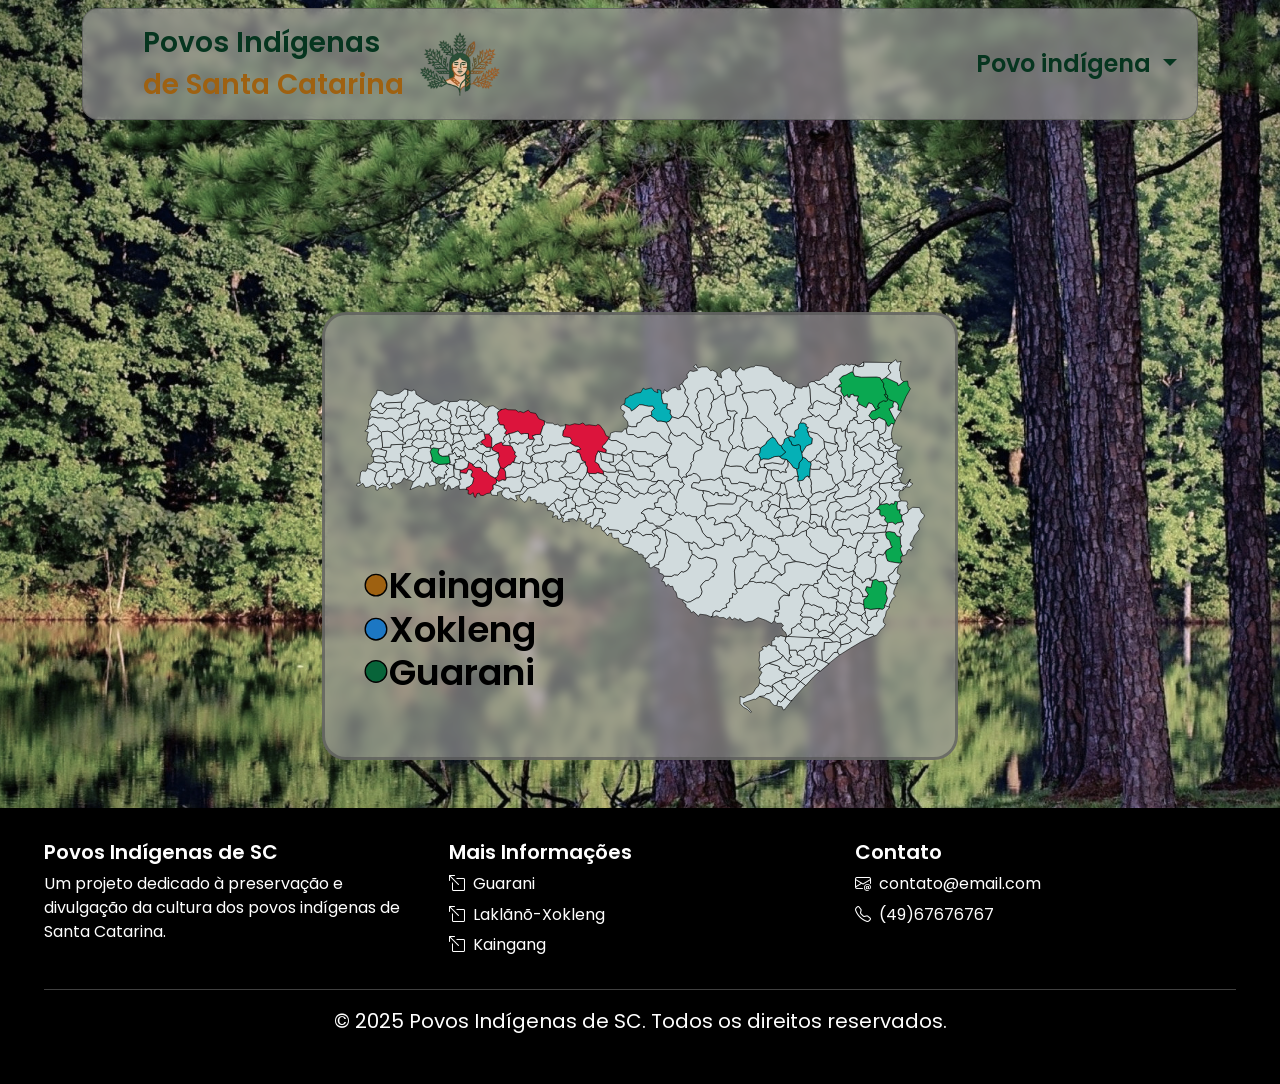
==== commit e30677b3: "Add files via upload" ====
--- a/index.html
+++ b/index.html
@@ -1453,7 +1453,7 @@
                                     fill-opacity="0">
                                 </rect>
 
-                                <circle id="legend-rect-svg-006d2c" fill="#dc143c" stroke="#000000" stroke-width="2.5"
+                                <circle id="legend-rect-svg-006d2c" fill="#9E6111" stroke="#000000" stroke-width="2.5"
                                     cx="20" cy="-45" r="20">
                                 </circle>
 
@@ -1463,7 +1463,7 @@
                                     </tspan>
                                 </text>
 
-                                <circle id="legend-rect-svg-e31a1c" fill="#05b0b6" stroke="#000000" stroke-width="2.5"
+                                <circle id="legend-rect-svg-e31a1c" fill="#1C77C3" stroke="#000000" stroke-width="2.5"
                                     cx="20" cy="36.67308235168457" r="20">
                                 </circle>
 
@@ -1473,7 +1473,7 @@
                                     </tspan>
                                 </text>
 
-                                <circle id="legend-rect-svg-ffff33" fill="#0aa851" stroke="#000000" stroke-width="2.5"
+                                <circle id="legend-rect-svg-ffff33" fill="#086439" stroke="#000000" stroke-width="2.5"
                                     cx="20" cy="115" r="20">
                                 </circle>
 
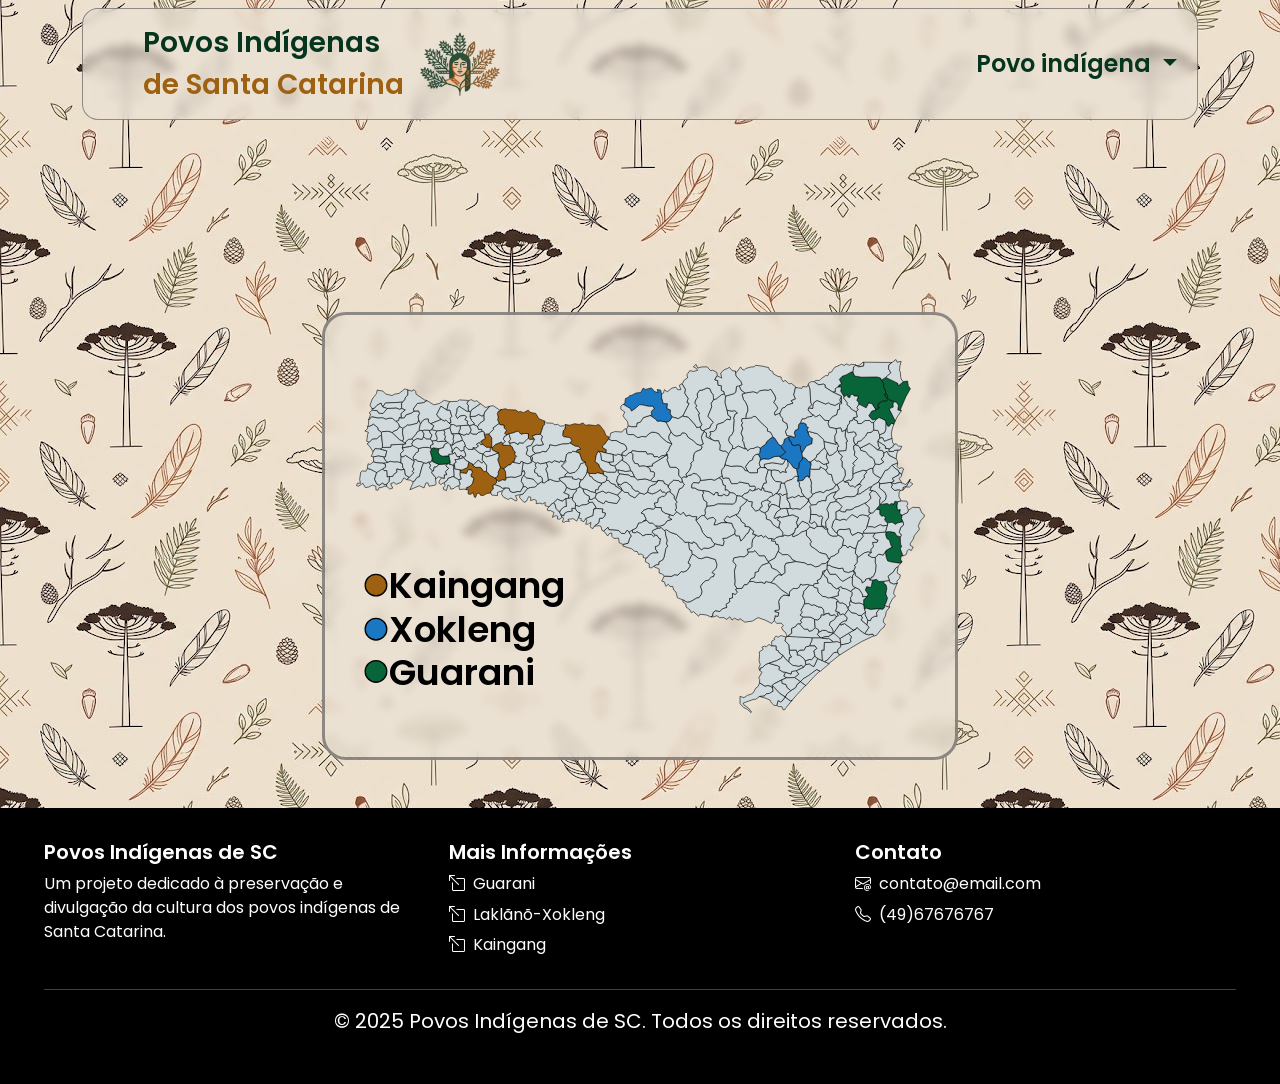
==== commit 13e35385: "site pi quase final" ====
--- a/index.html
+++ b/index.html
@@ -62,7 +62,7 @@
             <div class="areamapa">
                 <div class="mapinha">
                     <svg id="wrapper" viewBox="0 100 783.77 550.08" preserveAspectRatio="xMinYMin"
-                        style=" background-color: rgba(150, 150, 150, 0.685); backdrop-filter: blur(5px);">
+                        style=" background-color: rgba(235, 226, 213, 0.685); backdrop-filter: blur(5px);">
                         <metadata>
                             <rdf:rdf xmlns:rdf="http://www.w3.org/1999/02/22-rdf-syntax-ns#"
                                 xmlns:cc="http://creativecommons.org/ns#" xmlns:dc="http://purl.org/dc/elements/1.1/">
@@ -1628,7 +1628,7 @@
             <div class="cidadinha1">
 
                 <div class="imgcid">
-                    <img src="./img/SAUDADES_SC_-_panoramio.jpg" alt="">
+                    <img src="./img/SAUDADES_SC.jpg" alt="">
                 </div>
                 <h2>Saudades</h2><i></i>
                 <p>Lorem ipsum dolor, sit amet consectetur adipisicing elit. Facilis enim libero quibusdam non repellat
@@ -1639,7 +1639,7 @@
 
             <div class="cidadinha2">
                 <div class="imgcid">
-                    <img src="./img/SAUDADES_SC_-_panoramio.jpg" alt="">
+                    <img src="./img/chapeco.jpg" alt="">
                 </div>
                 <h2>Chapecó</h2>
                 <p>Lorem ipsum dolor, sit amet consectetur adipisicing elit. Facilis enim libero quibusdam non repellat
@@ -1650,7 +1650,7 @@
 
             <div class="cidadinha3">
                 <div class="imgcid">
-                    <img src="./img/SAUDADES_SC_-_panoramio.jpg" alt="">
+                    <img src="./img/porto uniao.jpg" alt="">
                 </div>
                 <h2>Porto União</h2>
                 <p>Lorem ipsum dolor, sit amet consectetur adipisicing elit. Facilis enim libero quibusdam non repellat
@@ -1661,7 +1661,7 @@
 
             <div class="cidadinha4">
                 <div class="imgcid">
-                    <img src="./img/SAUDADES_SC_-_panoramio.jpg" alt="">
+                    <img src="./img/doutor pedrinho.jpg" alt="">
                 </div>
                 <h2>Doutor Pedrinho</h2>
                 <p>Lorem ipsum dolor, sit amet consectetur adipisicing elit. Facilis enim libero quibusdam non repellat
@@ -1672,7 +1672,7 @@
 
             <div class="cidadinha5">
                 <div class="imgcid">
-                    <img src="./img/SAUDADES_SC_-_panoramio.jpg" alt="">
+                    <img src="./img/jose boiteux.jpg" alt="">
                 </div>
                 <h2>José Boiteux</h2>
                 <p>Lorem ipsum dolor, sit amet consectetur adipisicing elit. Facilis enim libero quibusdam non repellat
@@ -1683,7 +1683,7 @@
 
             <div class="cidadinha6">
                 <div class="imgcid">
-                    <img src="./img/SAUDADES_SC_-_panoramio.jpg" alt="">
+                    <img src="./img/imarui.jpg" alt="">
                 </div>
                 <h2>Imaruí</h2>
                 <p>Lorem ipsum dolor, sit amet consectetur adipisicing elit. Facilis enim libero quibusdam non repellat
@@ -1694,7 +1694,7 @@
 
             <div class="cidadinha7">
                 <div class="imgcid">
-                    <img src="./img/SAUDADES_SC_-_panoramio.jpg" alt="">
+                    <img src="./img/palhoça.jpg" alt="">
                 </div>
                 <h2>Palhoça</h2>
                 <p>Lorem ipsum dolor, sit amet consectetur adipisicing elit. Facilis enim libero quibusdam non repellat
@@ -1705,7 +1705,7 @@
 
             <div class="cidadinha8">
                 <div class="imgcid">
-                    <img src="./img/SAUDADES_SC_-_panoramio.jpg" alt="">
+                    <img src="./img/biguaçu.jpg" alt="">
                 </div>
                 <h2>Biguaçu</h2>
                 <p>Lorem ipsum dolor, sit amet consectetur adipisicing elit. Facilis enim libero quibusdam non repellat
@@ -1716,7 +1716,7 @@
 
             <div class="cidadinha9">
                 <div class="imgcid">
-                    <img src="./img/SAUDADES_SC_-_panoramio.jpg" alt="">
+                    <img src="./img/araquiari.jpg" alt="">
                 </div>
                 <h2>Araquari</h2>
                 <p>Lorem ipsum dolor, sit amet consectetur adipisicing elit. Facilis enim libero quibusdam non repellat
@@ -1727,7 +1727,7 @@
 
             <div class="cidadinha10">
                 <div class="imgcid">
-                    <img src="./img/SAUDADES_SC_-_panoramio.jpg" alt="">
+                    <img src="./img/francisco do sul.jpg" alt="">
                 </div>
                 <h2>São Francisco do Sul</h2>
                 <p>Lorem ipsum dolor, sit amet consectetur adipisicing elit. Facilis enim libero quibusdam non repellat
@@ -1738,7 +1738,7 @@
 
             <div class="cidadinha11">
                 <div class="imgcid">
-                    <img src="./img/SAUDADES_SC_-_panoramio.jpg" alt="">
+                    <img src="./img/joinville.png" alt="">
                 </div>
                 <h2>Joinville</h2>
                 <p>Lorem ipsum dolor, sit amet consectetur adipisicing elit. Facilis enim libero quibusdam non repellat
@@ -1749,7 +1749,7 @@
 
             <div class="cidadinha12">
                 <div class="imgcid">
-                    <img src="./img/SAUDADES_SC_-_panoramio.jpg" alt="">
+                    <img src="./img/ibirama.jpg" alt="">
                 </div>
                 <h2>Ibirama</h2>
                 <p>Lorem ipsum dolor, sit amet consectetur adipisicing elit. Facilis enim libero quibusdam non repellat
@@ -1760,7 +1760,7 @@
 
             <div class="cidadinha13">
                 <div class="imgcid">
-                    <img src="./img/SAUDADES_SC_-_panoramio.jpg" alt="">
+                    <img src="./img//ibirama.jpg" alt="">
                 </div>
                 <h2>Vitor Meireles</h2>
                 <p>Lorem ipsum dolor, sit amet consectetur adipisicing elit. Facilis enim libero quibusdam non repellat
@@ -1771,7 +1771,7 @@
 
             <div class="cidadinha14">
                 <div class="imgcid">
-                    <img src="./img/SAUDADES_SC_-_panoramio.jpg" alt="">
+                    <img src="./img/agua doce.jpg" alt="">
                 </div>
                 <h2>Água Doce</h2>
                 <p>Lorem ipsum dolor, sit amet consectetur adipisicing elit. Facilis enim libero quibusdam non repellat
@@ -1782,7 +1782,7 @@
 
             <div class="cidadinha15">
                 <div class="imgcid">
-                    <img src="./img/SAUDADES_SC_-_panoramio.jpg" alt="">
+                    <img src="./img/abelardo-luz-sc.webp" alt="">
                 </div>
                 <h2>Abelardo Luz</h2>
                 <p>Lorem ipsum dolor, sit amet consectetur adipisicing elit. Facilis enim libero quibusdam non repellat
@@ -1793,7 +1793,7 @@
 
             <div class="cidadinha16">
                 <div class="imgcid">
-                    <img src="./img/SAUDADES_SC_-_panoramio.jpg" alt="">
+                    <img src="./img/xanxere.jpg" alt="">
                 </div>
                 <h2>Xanxerê</h2>
                 <p>Lorem ipsum dolor, sit amet consectetur adipisicing elit. Facilis enim libero quibusdam non repellat
@@ -1804,7 +1804,7 @@
 
             <div class="cidadinha17">
                 <div class="imgcid">
-                    <img src="./img/SAUDADES_SC_-_panoramio.jpg" alt="">
+                    <img src="./img/entre-rios.jpg" alt="">
                 </div>
                 <h2>Entre Rios</h2>
                 <p>Lorem ipsum dolor, sit amet consectetur adipisicing elit. Facilis enim libero quibusdam non repellat
@@ -1815,7 +1815,7 @@
 
             <div class="cidadinha18">
                 <div class="imgcid">
-                    <img src="./img/SAUDADES_SC_-_panoramio.jpg" alt="">
+                    <img src="./img/arvoredo.jpg" alt="">
                 </div>
                 <h2>Arvoredo</h2>
                 <p>Lorem ipsum dolor, sit amet consectetur adipisicing elit. Facilis enim libero quibusdam non repellat
--- a/css/style.css
+++ b/css/style.css
@@ -11,34 +11,34 @@
 }
 
 body {
-    background-image: url("../img/REAL-REAL-aura.jpg");
-    background-size: cover;
-    background-position: center;
-    background-repeat: no-repeat;
-    min-height: 100vh;
+    background-image: url("../img/auraoficial.png");
+    
+ 
+    background-repeat: repeat;
+
     display: flex;
     flex-direction: column;
 }
 #Xokleng {
-    color: #05b0b6;
+    color: #1C77C3;
 }
 
 #Guarani {
     
-    color: #0aa851;
+    color: #086439;
 
 }
 
 #Kaingang {
     
-    color: #dc143c;                                                                                                                             
+    color: #9E6111;                                                                                                                             
   
 }
 .navbar{
 
     font-weight: 600;
     border-radius: 1rem;
-    background-color: rgba(150, 150, 150, 0.685) !important;
+    background-color: rgba(235, 226, 213, 0.685) !important;
     backdrop-filter: blur(5px) !important;
     border: 0.1rem solid rgba(82, 82, 82, 0.616) !important;
     margin-top: 0.5rem;
@@ -48,7 +48,7 @@
 
 .dropdown-menu{
    
-    --bs-dropdown-bg: rgba(112, 112, 112, 0.692);  
+    --bs-dropdown-bg: rrgba(235, 226, 213, 0.685) !important; 
     border-radius: 1rem;
     border: 0.1rem solid rgba(82, 82, 82, 0.616) !important;
     animation: fadeIn 0.2s ease;
@@ -68,7 +68,7 @@
 
 .dropdown-menu :hover{
     border-radius: 0.7rem;
-    background-color: rgba(0, 0, 0, 0.349) !important;
+    background-color: rgba(235, 226, 213, 0.685) !important;
     transition: 0.2s;
     color: #086439 !important;
    
@@ -136,26 +136,26 @@
 }
 
 #svg-background {
-    background-color: rgba(150, 150, 150, 0.685)!important;
+    background-color: rgba(235, 226, 213, 0.685) !important;
 
 }
 
 .xokleng {
     stroke-width: 0.1;
     stroke: rgb(0, 0, 0);
-    fill: #05b0b6;
+    fill: #1C77C3;
 }
 
 .guarani {
     stroke: rgb(0, 0, 0);
-    fill: #0aa851;
+    fill: #086439;
     stroke-width: 0.1;
 
 }
 
 .kaingang {
     stroke: rgb(0, 0, 0);
-    fill: #dc143c;
+    fill: #9E6111;
     stroke-width: 0.1;
 }
 
@@ -168,7 +168,7 @@
 
 #legendinha {
     position: absolute;
-    color: rgb(0, 0, 0);
+    color: rgb(245, 245, 245);
     padding: 5px 10px;
     border-radius: 7px;
     border: 2px solid grey;
@@ -228,7 +228,7 @@
    
     width: 33%;
 
-    background-color: rgba(150, 150, 150, 0.685);
+    background-color: rgba(235, 226, 213, 0.685) !important;
     backdrop-filter: blur(5px);
     border: 1px solid rgba(82, 82, 82, 0.616);
     border-radius: 0.5rem;
@@ -251,7 +251,7 @@
     
 }
 
-/* Imagem aparece quando qualquer cidadinha está ativa */
+
 [class*="cidadinha"][class*="active"] .imgcid img {
     opacity: 1;
 }
@@ -266,6 +266,8 @@
 
 .imgcid img {
     width: 16rem;
+ 
+    aspect-ratio: 16 / 10; 
 }
 #legend-row-svg-006d2c-tspan-svg0{
     font-size: 67px;
@@ -297,15 +299,15 @@
 }
 
 #GuaraniFooter:hover {
-    color: #0aa851;
+    color: #086439;
 }
 
 #KaingangFooter:hover {
-    color: #dc143c;   
+    color: #9E6111;   
 }
 
 #XoklengFooter:hover {
-    color: #05b0b6;
+    color: #1C77C3;
 }
 
 
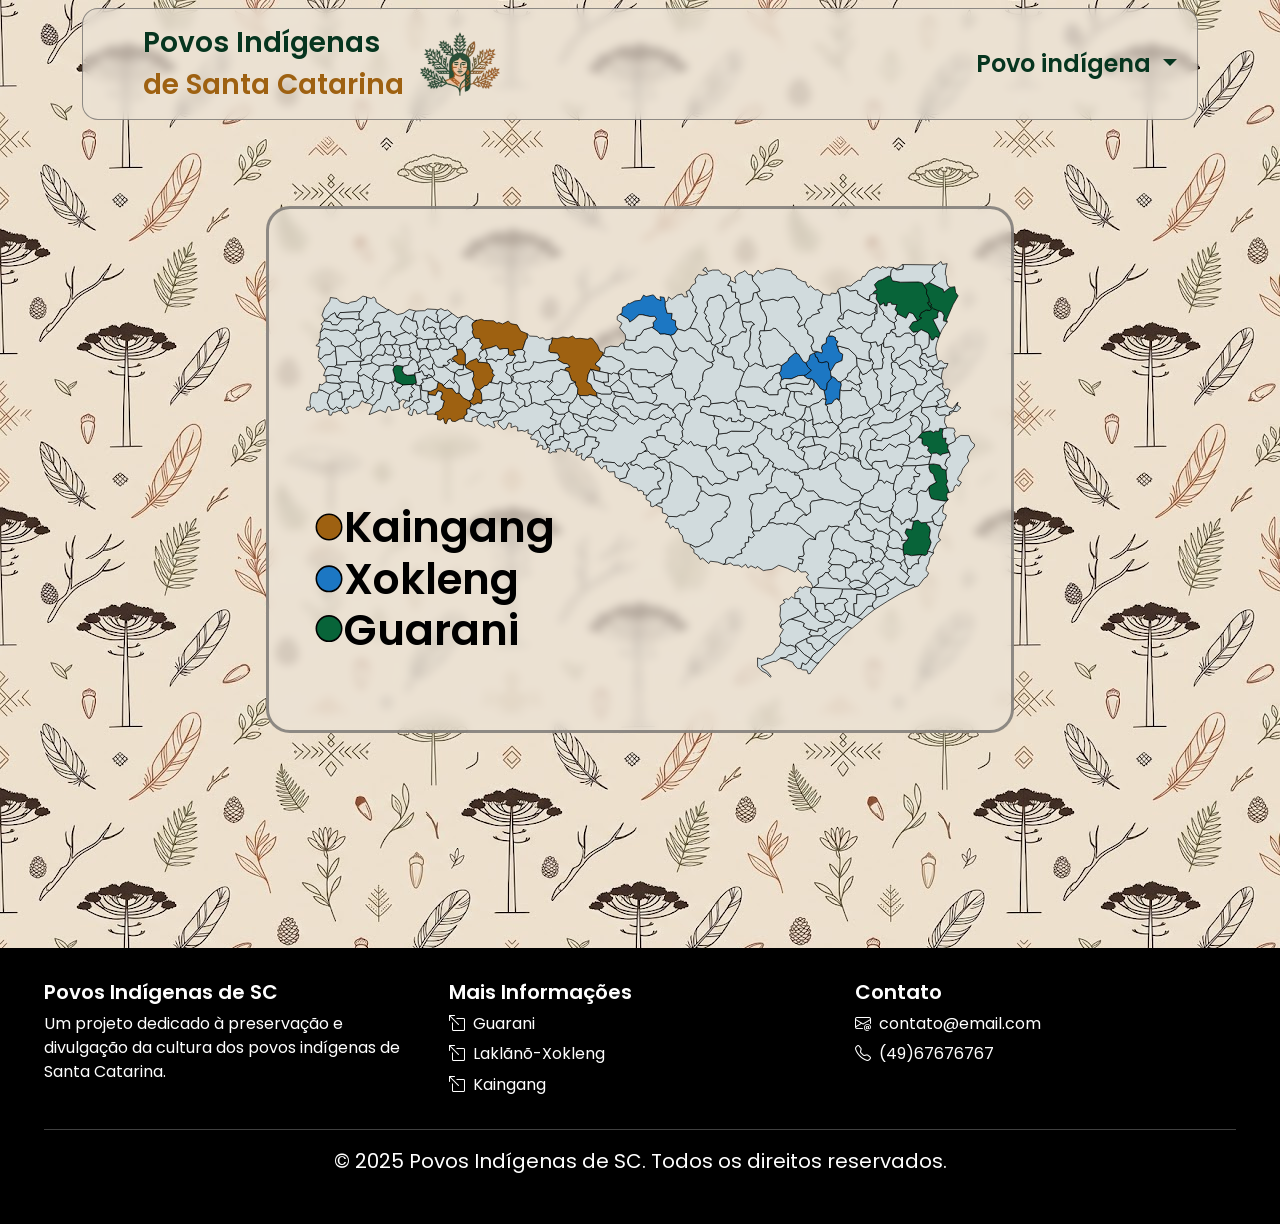
==== commit 06c84129: "uffff" ====
--- a/index.html
+++ b/index.html
@@ -16,6 +16,7 @@
 
 
 <body>
+         <main>
     <div class="container">
         <header>
             <nav class="navbar navbar-expand-lg bg-body-tertiary">
@@ -42,8 +43,7 @@
                                 </a>
                                 <ul class="dropdown-menu">
                                     <li><a class="dropdown-item" id="Guarani" href="guarani.html">Guarani</a></li>
-                                    <li><a class="dropdown-item" id="Xokleng" href="xokleng.html">Laklãnõ-Xokleng</a>
-                                    </li>
+                                    <li><a class="dropdown-item" id="Xokleng" href="xokleng.html">Laklãnõ-Xokleng</a></li>
                                     <li><a class="dropdown-item" id="Kaingang" href="kaingang.html">Kaingang</a></li>
                                 </ul>
                             </li>
@@ -55,7 +55,7 @@
         </header>
 
 
-        <main>
+   
 
 
             <div id="legendinha"></div>
@@ -1442,7 +1442,8 @@
                                     </path>
 
                                 </g>
-                            </svg></g><svg id="legend-svg" width="100%" height="100%" style="overflow:visible;"
+                            </svg>
+                        </g><svg id="legend-svg" width="100%" height="100%" style="overflow:visible;"
                             class="ui-draggable ui-draggable-handle" x="50" y="466.2357076172429">
                             <defs></defs>
                             <g id="legend-g-svg" fill="#000" transform="translate(0,0) scale(0.670862)"
@@ -1493,6 +1494,8 @@
 
                 </div>
             </div>
+
+            <section class="popups">
             <div class="popupzinho1">
                 <h2>povo</h2>
                 <p>Lorem ipsum dolor, sit amet consectetur adipisicing elit. Facilis enim libero quibusdam non repellat
@@ -1625,204 +1628,132 @@
                     excepturi.</p>
             </div>
 
-            <div class="cidadinha1">
-
-                <div class="imgcid">
-                    <img src="./img/SAUDADES_SC.jpg" alt="">
-                </div>
-                <h2>Saudades</h2><i></i>
-                <p>Lorem ipsum dolor, sit amet consectetur adipisicing elit. Facilis enim libero quibusdam non repellat
-                    quidem, cumque odit. Perspiciatis placeat aut dicta, expedita, eaque non maiores, natus cumque illo
-                    hic
-                    excepturi. </p>
-            </div>
-
-            <div class="cidadinha2">
-                <div class="imgcid">
-                    <img src="./img/chapeco.jpg" alt="">
-                </div>
-                <h2>Chapecó</h2>
-                <p>Lorem ipsum dolor, sit amet consectetur adipisicing elit. Facilis enim libero quibusdam non repellat
-                    quidem, cumque odit. Perspiciatis placeat aut dicta, expedita, eaque non maiores, natus cumque illo
-                    hic
-                    excepturi. </p>
-            </div>
-
-            <div class="cidadinha3">
-                <div class="imgcid">
-                    <img src="./img/porto uniao.jpg" alt="">
-                </div>
-                <h2>Porto União</h2>
-                <p>Lorem ipsum dolor, sit amet consectetur adipisicing elit. Facilis enim libero quibusdam non repellat
-                    quidem, cumque odit. Perspiciatis placeat aut dicta, expedita, eaque non maiores, natus cumque illo
-                    hic
-                    excepturi. </p>
-            </div>
-
-            <div class="cidadinha4">
-                <div class="imgcid">
-                    <img src="./img/doutor pedrinho.jpg" alt="">
-                </div>
-                <h2>Doutor Pedrinho</h2>
-                <p>Lorem ipsum dolor, sit amet consectetur adipisicing elit. Facilis enim libero quibusdam non repellat
-                    quidem, cumque odit. Perspiciatis placeat aut dicta, expedita, eaque non maiores, natus cumque illo
-                    hic
-                    excepturi. </p>
-            </div>
-
-            <div class="cidadinha5">
-                <div class="imgcid">
-                    <img src="./img/jose boiteux.jpg" alt="">
-                </div>
-                <h2>José Boiteux</h2>
-                <p>Lorem ipsum dolor, sit amet consectetur adipisicing elit. Facilis enim libero quibusdam non repellat
-                    quidem, cumque odit. Perspiciatis placeat aut dicta, expedita, eaque non maiores, natus cumque illo
-                    hic
-                    excepturi. </p>
-            </div>
-
-            <div class="cidadinha6">
-                <div class="imgcid">
-                    <img src="./img/imarui.jpg" alt="">
-                </div>
-                <h2>Imaruí</h2>
-                <p>Lorem ipsum dolor, sit amet consectetur adipisicing elit. Facilis enim libero quibusdam non repellat
-                    quidem, cumque odit. Perspiciatis placeat aut dicta, expedita, eaque non maiores, natus cumque illo
-                    hic
-                    excepturi. </p>
-            </div>
-
-            <div class="cidadinha7">
-                <div class="imgcid">
-                    <img src="./img/palhoça.jpg" alt="">
-                </div>
-                <h2>Palhoça</h2>
-                <p>Lorem ipsum dolor, sit amet consectetur adipisicing elit. Facilis enim libero quibusdam non repellat
-                    quidem, cumque odit. Perspiciatis placeat aut dicta, expedita, eaque non maiores, natus cumque illo
-                    hic
-                    excepturi. </p>
-            </div>
-
-            <div class="cidadinha8">
-                <div class="imgcid">
-                    <img src="./img/biguaçu.jpg" alt="">
-                </div>
-                <h2>Biguaçu</h2>
-                <p>Lorem ipsum dolor, sit amet consectetur adipisicing elit. Facilis enim libero quibusdam non repellat
-                    quidem, cumque odit. Perspiciatis placeat aut dicta, expedita, eaque non maiores, natus cumque illo
-                    hic
-                    excepturi. </p>
-            </div>
-
-            <div class="cidadinha9">
-                <div class="imgcid">
-                    <img src="./img/araquiari.jpg" alt="">
-                </div>
-                <h2>Araquari</h2>
-                <p>Lorem ipsum dolor, sit amet consectetur adipisicing elit. Facilis enim libero quibusdam non repellat
-                    quidem, cumque odit. Perspiciatis placeat aut dicta, expedita, eaque non maiores, natus cumque illo
-                    hic
-                    excepturi. </p>
-            </div>
-
-            <div class="cidadinha10">
-                <div class="imgcid">
-                    <img src="./img/francisco do sul.jpg" alt="">
-                </div>
-                <h2>São Francisco do Sul</h2>
-                <p>Lorem ipsum dolor, sit amet consectetur adipisicing elit. Facilis enim libero quibusdam non repellat
-                    quidem, cumque odit. Perspiciatis placeat aut dicta, expedita, eaque non maiores, natus cumque illo
-                    hic
-                    excepturi. </p>
-            </div>
-
-            <div class="cidadinha11">
-                <div class="imgcid">
-                    <img src="./img/joinville.png" alt="">
-                </div>
-                <h2>Joinville</h2>
-                <p>Lorem ipsum dolor, sit amet consectetur adipisicing elit. Facilis enim libero quibusdam non repellat
-                    quidem, cumque odit. Perspiciatis placeat aut dicta, expedita, eaque non maiores, natus cumque illo
-                    hic
-                    excepturi. </p>
-            </div>
-
-            <div class="cidadinha12">
-                <div class="imgcid">
-                    <img src="./img/ibirama.jpg" alt="">
-                </div>
-                <h2>Ibirama</h2>
-                <p>Lorem ipsum dolor, sit amet consectetur adipisicing elit. Facilis enim libero quibusdam non repellat
-                    quidem, cumque odit. Perspiciatis placeat aut dicta, expedita, eaque non maiores, natus cumque illo
-                    hic
-                    excepturi. </p>
-            </div>
-
-            <div class="cidadinha13">
-                <div class="imgcid">
-                    <img src="./img//ibirama.jpg" alt="">
-                </div>
-                <h2>Vitor Meireles</h2>
-                <p>Lorem ipsum dolor, sit amet consectetur adipisicing elit. Facilis enim libero quibusdam non repellat
-                    quidem, cumque odit. Perspiciatis placeat aut dicta, expedita, eaque non maiores, natus cumque illo
-                    hic
-                    excepturi. </p>
-            </div>
-
-            <div class="cidadinha14">
-                <div class="imgcid">
-                    <img src="./img/agua doce.jpg" alt="">
-                </div>
-                <h2>Água Doce</h2>
-                <p>Lorem ipsum dolor, sit amet consectetur adipisicing elit. Facilis enim libero quibusdam non repellat
-                    quidem, cumque odit. Perspiciatis placeat aut dicta, expedita, eaque non maiores, natus cumque illo
-                    hic
-                    excepturi. </p>
-            </div>
-
-            <div class="cidadinha15">
-                <div class="imgcid">
-                    <img src="./img/abelardo-luz-sc.webp" alt="">
-                </div>
-                <h2>Abelardo Luz</h2>
-                <p>Lorem ipsum dolor, sit amet consectetur adipisicing elit. Facilis enim libero quibusdam non repellat
-                    quidem, cumque odit. Perspiciatis placeat aut dicta, expedita, eaque non maiores, natus cumque illo
-                    hic
-                    excepturi. </p>
-            </div>
-
-            <div class="cidadinha16">
-                <div class="imgcid">
-                    <img src="./img/xanxere.jpg" alt="">
-                </div>
-                <h2>Xanxerê</h2>
-                <p>Lorem ipsum dolor, sit amet consectetur adipisicing elit. Facilis enim libero quibusdam non repellat
-                    quidem, cumque odit. Perspiciatis placeat aut dicta, expedita, eaque non maiores, natus cumque illo
-                    hic
-                    excepturi. </p>
-            </div>
-
-            <div class="cidadinha17">
-                <div class="imgcid">
-                    <img src="./img/entre-rios.jpg" alt="">
-                </div>
-                <h2>Entre Rios</h2>
-                <p>Lorem ipsum dolor, sit amet consectetur adipisicing elit. Facilis enim libero quibusdam non repellat
-                    quidem, cumque odit. Perspiciatis placeat aut dicta, expedita, eaque non maiores, natus cumque illo
-                    hic
-                    excepturi. </p>
-            </div>
-
-            <div class="cidadinha18">
-                <div class="imgcid">
-                    <img src="./img/arvoredo.jpg" alt="">
-                </div>
-                <h2>Arvoredo</h2>
-                <p>Lorem ipsum dolor, sit amet consectetur adipisicing elit. Facilis enim libero quibusdam non repellat
-                    quidem, cumque odit. Perspiciatis placeat aut dicta, expedita, eaque non maiores, natus cumque illo
-                    hic
-                    excepturi. </p>
-            </div>
+           <div class="cidadinha1">
+    <div class="imgcid"><img src="./img/SAUDADES_SC.jpg" alt="Saudades"></div>
+    <h2>Saudades</h2>
+    <p><strong>População total:</strong> aprox. 9.200 hab. | <strong>População indígena:</strong> menos de 50 pessoas.<br></br>
+    Município do extremo oeste catarinense, fundado por colonizadores de origem alemã e italiana. Tem economia baseada na agropecuária, na suinocultura e na agroindústria familiar.</p>
+</div>
+
+<div class="cidadinha2">
+    <div class="imgcid"><img src="./img/chapeco.jpg" alt="Chapecó"></div>
+    <h2>Chapecó</h2>
+    <p><strong>População total:</strong> aprox. 254.800 hab. | <strong>População indígena:</strong> aprox. 1.800 pessoas.<br></br>
+    Maior cidade do oeste catarinense e polo nacional da agroindústria de carnes. Conhecida como "Capital do Oeste", é referência em saúde, educação e comércio na região. Possui terras indígenas Kaingang e Guarani no entorno.</p>
+</div>
+
+<div class="cidadinha3">
+    <div class="imgcid"><img src="./img/porto uniao.jpg" alt="Porto União"></div>
+    <h2>Porto União</h2>
+    <p><strong>População total:</strong> aprox. 35.000 hab. | <strong>População indígena:</strong> aprox. 100 pessoas.<br></br>
+    Cidade gêmea de União da Vitória (PR), separada apenas pelo Rio Iguaçu e pela linha férrea. Tem forte história ligada à Guerra do Contestado e à ferrovia, além de indústria madeireira e de erva-mate.</p>
+</div>
+
+<div class="cidadinha4">
+    <div class="imgcid"><img src="./img/doutor pedrinho.jpg" alt="Doutor Pedrinho"></div>
+    <h2>Doutor Pedrinho</h2>
+    <p><strong>População total:</strong> aprox. 4.200 hab. | <strong>População indígena:</strong> aprox. 400 pessoas.<br></br>
+    Pequeno município do Alto Vale do Itajaí, cercado por morros e vegetação de Mata Atlântica. Parte do território é ocupada pela Terra Indígena Laklãnõ (Xokleng). Vive da agricultura e do turismo rural.</p>
+</div>
+
+<div class="cidadinha5">
+    <div class="imgcid"><img src="./img/jose boiteux.jpg" alt="José Boiteux"></div>
+    <h2>José Boiteux</h2>
+    <p><strong>População total:</strong> aprox. 5.100 hab. | <strong>População indígena:</strong> aprox. 1.200 pessoas.<br></br>
+    Município do Alto Vale do Itajaí com grande presença do povo Laklãnõ-Xokleng, além dos povos Guarani e Kaingang na Terra Indígena Ibirama-Laklãnõ. Destaca-se pela natureza preservada, pelo Rio Hercílio e pela cultura indígena.</p>
+</div>
+
+<div class="cidadinha6">
+    <div class="imgcid"><img src="./img/imarui.jpg" alt="Imaruí"></div>
+    <h2>Imaruí</h2>
+    <p><strong>População total:</strong> aprox. 12.000 hab. | <strong>População indígena:</strong> menos de 50 pessoas.<br></br>
+    Município litorâneo do sul de Santa Catarina, banhado pela Lagoa de Imaruí, que faz parte do complexo lagunar. Conhecido pela pesca artesanal, pelas tainhas e pelas belezas naturais da região.</p>
+</div>
+
+<div class="cidadinha7">
+    <div class="imgcid"><img src="./img/palhoça.jpg" alt="Palhoça"></div>
+    <h2>Palhoça</h2>
+    <p><strong>População total:</strong> aprox. 222.600 hab. | <strong>População indígena:</strong> aprox. 500 pessoas.<br></br>
+    Cidade da Grande Florianópolis, com praias como Pinheira e Guarda do Embaú e parte do Parque Estadual da Serra do Tabuleiro. Abriga a aldeia Guarani Mbya do Morro dos Cavalos.</p>
+</div>
+
+<div class="cidadinha8">
+    <div class="imgcid"><img src="./img/biguaçu.jpg" alt="Biguaçu"></div>
+    <h2>Biguaçu</h2>
+    <p><strong>População total:</strong> aprox. 77.000 hab. | <strong>População indígena:</strong> aprox. 100 pessoas.<br></br>
+    Município da Grande Florianópolis, de colonização açoriana, com ricas tradições culturais. Combina áreas urbanas em crescimento, rios, manguezais e uma comunidade Guarani.</p>
+</div>
+
+<div class="cidadinha9">
+    <div class="imgcid"><img src="./img/araquiari.jpg" alt="Araquari"></div>
+    <h2>Araquari</h2>
+    <p><strong>População total:</strong> aprox. 41.000 hab. | <strong>População indígena:</strong> menos de 100 pessoas.<br></br>
+    Município do litoral norte catarinense, próximo a Joinville, com polo industrial e logístico em expansão. Também é conhecido pelos rios, pela Baía da Babitonga e pela pesca.</p>
+</div>
+
+<div class="cidadinha10">
+    <div class="imgcid"><img src="./img/francisco do sul.jpg" alt="São Francisco do Sul"></div>
+    <h2>São Francisco do Sul</h2>
+    <p><strong>População total:</strong> aprox. 52.700 hab. | <strong>População indígena:</strong> aprox. 200 pessoas.<br></br>
+    Uma das cidades mais antigas do Brasil, fundada em 1504, com centro histórico tombado, praias e o importante porto da região. Há comunidades Guarani no município.</p>
+</div>
+
+<div class="cidadinha11">
+    <div class="imgcid"><img src="./img/joinville.png" alt="Joinville"></div>
+    <h2>Joinville</h2>
+    <p><strong>População total:</strong> aprox. 616.300 hab. | <strong>População indígena:</strong> aprox. 1.600 pessoas.<br></br>
+    Maior cidade de Santa Catarina, polo industrial e metalmecânico, conhecida como "Cidade das Flores" e "Cidade da Dança" (sede do Festival de Dança). Tem forte herança alemã e comunidades indígenas na região.</p>
+</div>
+
+<div class="cidadinha12">
+    <div class="imgcid"><img src="./img/ibirama.jpg" alt="Ibirama"></div>
+    <h2>Ibirama</h2>
+    <p><strong>População total:</strong> aprox. 19.300 hab. | <strong>População indígena:</strong> aprox. 1.500 pessoas.<br></br>
+    Município do Alto Vale do Itajaí, de colonização alemã, com indústria têxtil e agricultura. É sede da Terra Indígena Ibirama-Laklãnõ, onde vivem os povos Xokleng, Guarani e Kaingang.</p>
+</div>
+
+<div class="cidadinha13">
+    <div class="imgcid"><img src="./img/vitor meireles.jpg" alt="Vitor Meireles"></div>
+    <h2>Vitor Meireles</h2>
+    <p><strong>População total:</strong> aprox. 5.000 hab. | <strong>População indígena:</strong> aprox. 900 pessoas.<br></br>
+    Pequeno município do Alto Vale do Itajaí, com economia agrícola e forte presença do povo Laklãnõ-Xokleng. Seu nome homenageia o pintor catarinense Victor Meirelles.</p>
+</div>
+
+<div class="cidadinha14">
+    <div class="imgcid"><img src="./img/agua doce.jpg" alt="Água Doce"></div>
+    <h2>Água Doce</h2>
+    <p><strong>População total:</strong> aprox. 7.500 hab. | <strong>População indígena:</strong> menos de 50 pessoas.<br></br>
+    Município do meio-oeste catarinense, conhecido como "Capital Nacional do Vinho de Altitude" por seus vinhedos em regiões elevadas. Também tem tradição na produção de energia eólica e na agricultura.</p>
+</div>
+
+<div class="cidadinha15">
+    <div class="imgcid"><img src="./img/abelardo-luz-sc.webp" alt="Abelardo Luz"></div>
+    <h2>Abelardo Luz</h2>
+    <p><strong>População total:</strong> aprox. 17.700 hab. | <strong>População indígena:</strong> aprox. 700 pessoas.<br></br>
+    Município do oeste catarinense, de economia agropecuária forte (grãos e leite) e muitos assentamentos da reforma agrária. Possui população Kaingang e belezas naturais como o Rio Chapecó.</p>
+</div>
+
+<div class="cidadinha16">
+    <div class="imgcid"><img src="./img/xanxere.jpg" alt="Xanxerê"></div>
+    <h2>Xanxerê</h2>
+    <p><strong>População total:</strong> aprox. 51.000 hab. | <strong>População indígena:</strong> aprox. 400 pessoas.<br></br>
+    Polo regional do oeste catarinense, conhecida como "Terra do Cristal" e "Capital do Oeste Catarinense" no comércio e na indústria. É referência em saúde e educação na região e tem comunidades Kaingang.</p>
+</div>
+
+<div class="cidadinha17">
+    <div class="imgcid"><img src="./img/entre-rios.jpg" alt="Entre Rios"></div>
+    <h2>Entre Rios</h2>
+    <p><strong>População total:</strong> aprox. 3.500 hab. | <strong>População indígena:</strong> aprox. 1.800 pessoas.<br></br>
+    Pequeno município do oeste de Santa Catarina, com grande parte do território na Terra Indígena Xapecó (povo Kaingang). Sua economia é baseada na agricultura e no artesanato indígena.</p>
+</div>
+
+<div class="cidadinha18">
+    <div class="imgcid"><img src="./img/arvoredo.jpg" alt="Arvoredo"></div>
+    <h2>Arvoredo</h2>
+    <p><strong>População total:</strong> aprox. 2.200 hab. | <strong>População indígena:</strong> menos de 10 pessoas.<br></br>
+    Pequeno município do oeste catarinense, de colonização europeia, com economia ligada à agricultura familiar, à suinocultura e à produção de leite. Tem clima ameno e paisagem rural tranquila.</p>
+</div>
+        </section>
 
         </main>
 
@@ -1844,14 +1775,14 @@
                     <h5 class="fs-5">Mais Informações</h5>
                     <ul class="list-unstyled fs-7">
                         <li><a href="guarani.html" id="GuaraniFooter">
-                            <i class="bi bi-box-arrow-up-left me-1" ></i> 
-                                  Guarani</a></li>
+                                <i class="bi bi-box-arrow-up-left me-1"></i>
+                                Guarani</a></li>
                         <li><a href="xokleng.html" id="XoklengFooter">
-                            <i class="bi bi-box-arrow-up-left me-1" ></i> 
-                            Laklãnõ-Xokleng</a></li>
+                                <i class="bi bi-box-arrow-up-left me-1"></i>
+                                Laklãnõ-Xokleng</a></li>
                         <li><a href="kaingang.html" id="KaingangFooter">
-                            <i class="bi bi-box-arrow-up-left me-1" ></i> 
-                            Kaingang</a></li>
+                                <i class="bi bi-box-arrow-up-left me-1"></i>
+                                Kaingang</a></li>
                     </ul>
                 </div>
 
@@ -1875,4 +1806,4 @@
     <script src="js/script.js"></script>
 </body>
 
-</html>+</html>
--- a/css/style.css
+++ b/css/style.css
@@ -18,7 +18,16 @@
 
     display: flex;
     flex-direction: column;
-}
+   
+}
+
+main {
+   width: 100%;
+    min-height: 100vh;
+    height: auto;
+
+}
+
 #Xokleng {
     color: #1C77C3;
 }
@@ -48,7 +57,7 @@
 
 .dropdown-menu{
    
-    --bs-dropdown-bg: rrgba(235, 226, 213, 0.685) !important; 
+    --bs-dropdown-bg: rgba(235, 226, 213, 0.767) !important; 
     border-radius: 1rem;
     border: 0.1rem solid rgba(82, 82, 82, 0.616) !important;
     animation: fadeIn 0.2s ease;
@@ -70,7 +79,7 @@
     border-radius: 0.7rem;
     background-color: rgba(235, 226, 213, 0.685) !important;
     transition: 0.2s;
-    color: #086439 !important;
+    color: #000000 !important;
    
     
 }
@@ -94,12 +103,7 @@
     width: 5rem;
     height: 4rem;
 }
-main {
-    display: flex;
-    align-items: center;
-    flex-direction: column;
-
-}
+
 
 .areamapa {
     width: 100%;
@@ -112,10 +116,8 @@
     justify-content: center;
     align-items: center;
 
-    margin-top: 10rem;
-
-
-    width: 57%;
+    padding-top: 6vh;
+    width: 67%;
     height: 100%;
 
     transition: transform 1.5s ease-in-out;
@@ -195,6 +197,14 @@
     font-size: 67px;
 }
 
+.popups{
+    display: flex;
+    justify-content: center;
+    align-items: center;
+
+    
+}
+
 [class^="popupzinho"] {
     position: fixed;
     
@@ -212,7 +222,7 @@
 
 [class^="cidadinha"] {
     position: fixed;
-   
+   width: 0;
     transition: 2s;
     opacity: 0;
     visibility: hidden;
@@ -238,11 +248,12 @@
     opacity: 1;
     visibility: visible;
   
-    transition-delay: 0.8s;
+    transition-delay: 0.25s;
     color: #000000;
     display: flex;
     align-items: center;
     text-align: center;
+    justify-content: center;
     
 }
 
@@ -254,6 +265,9 @@
 
 [class*="cidadinha"][class*="active"] .imgcid img {
     opacity: 1;
+}
+[class*="cidadinha"][class*="active"] p{
+    text-align: justify;
 }
 
 .imgcid {
